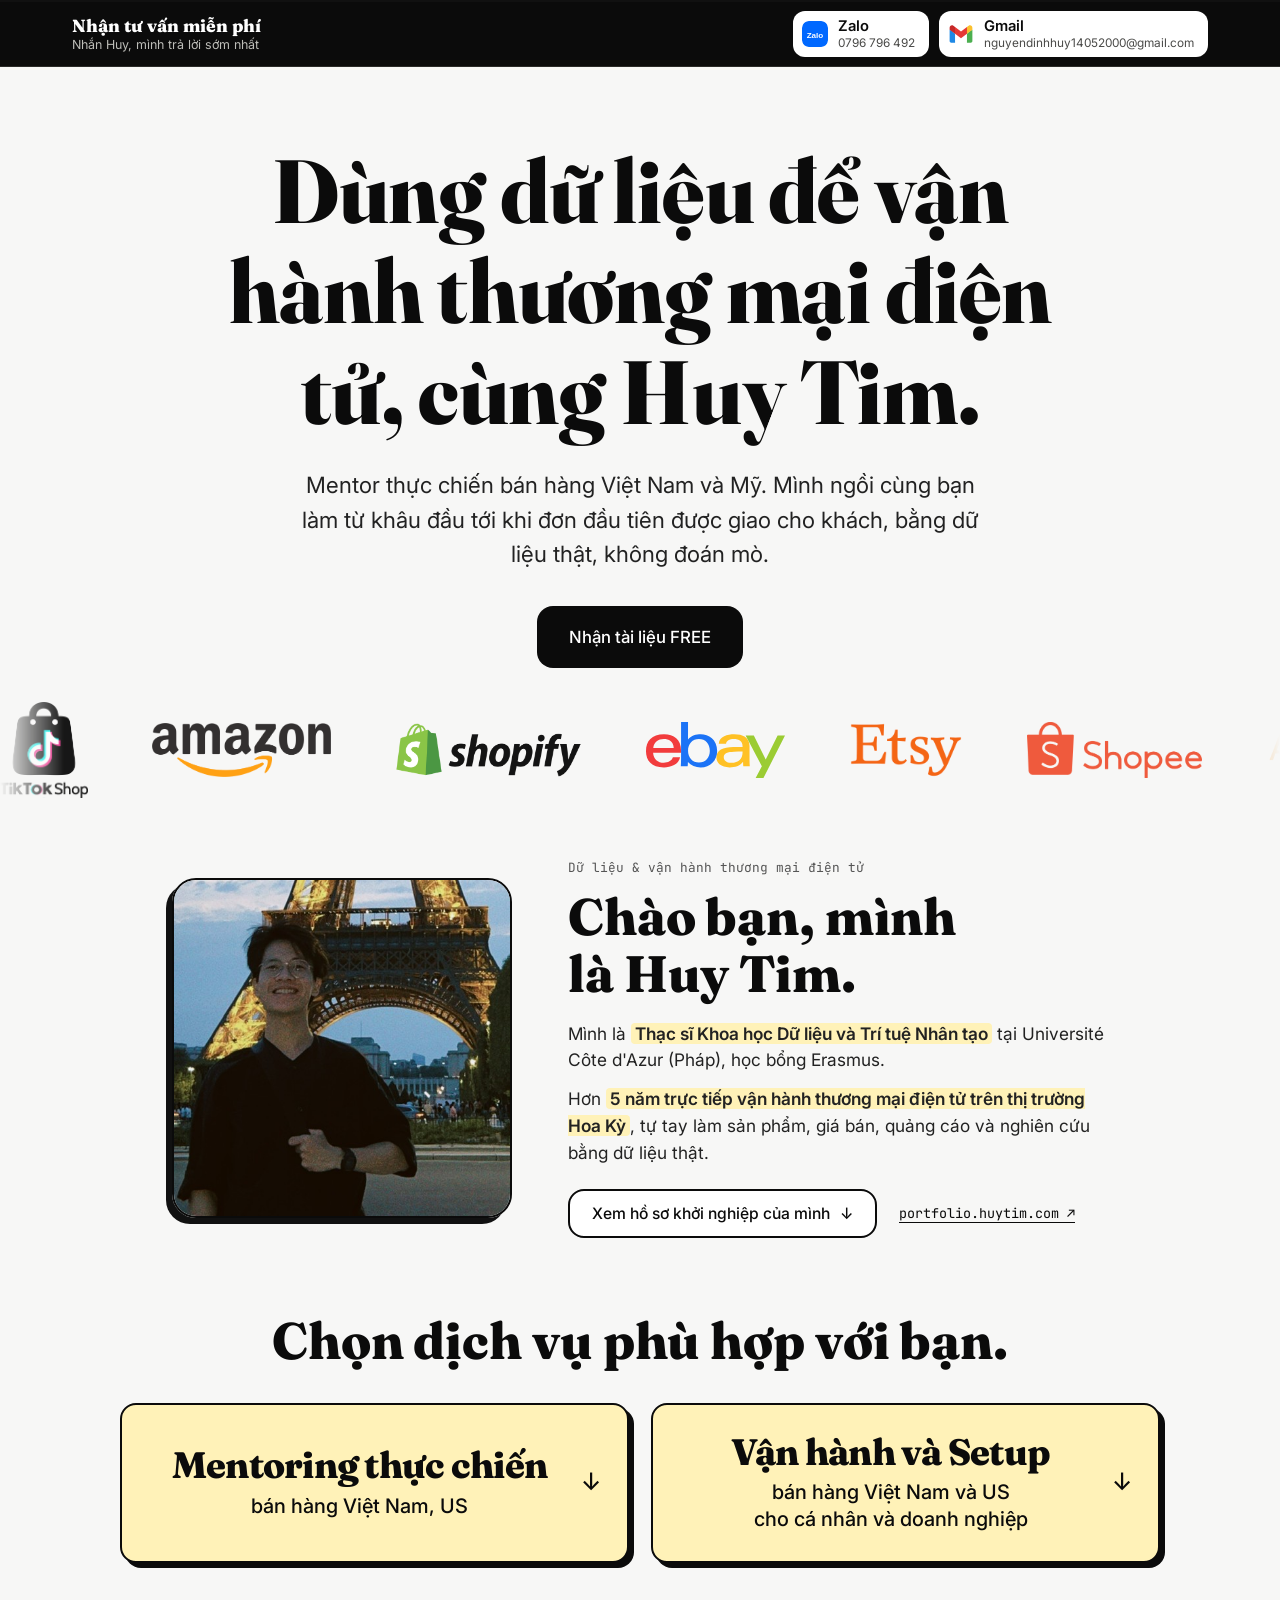
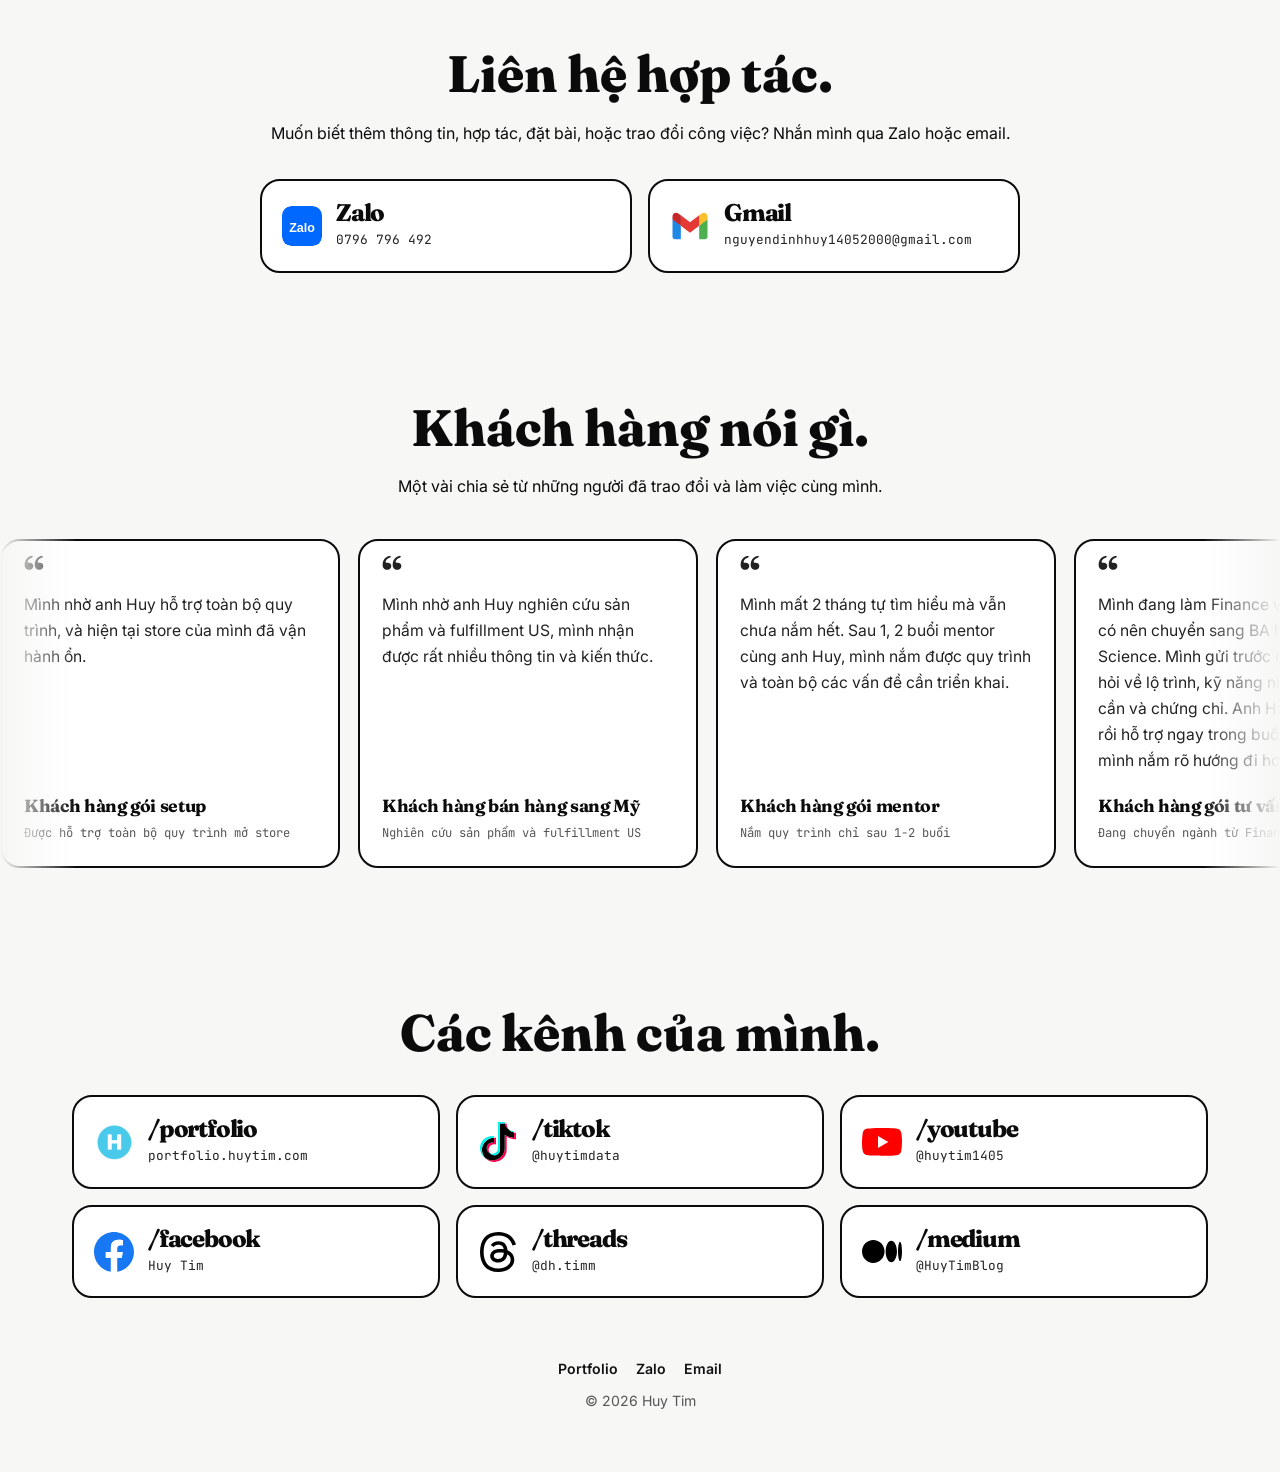
==== index.html @ acbaec65 "Thêm 2 video giới thiệu khoá mentor (có giọng Huy) vào thẻ mentor trang chính Co-Authored-By: Claude" ====
<!DOCTYPE html>
<html lang="vi">
<head>
<meta charset="utf-8">
<meta name="viewport" content="width=device-width, initial-scale=1">
<title>Huy Tim · Dữ liệu &amp; vận hành thương mại điện tử</title>
<meta name="description" content="Mentor thực chiến bán hàng Việt Nam và Mỹ cùng Huy Tim: theo sát toàn bộ quy trình, bài tập thực chiến, meeting 1 kèm 1 hàng tuần. Tư vấn chọn gói miễn phí.">
<meta property="og:title" content="Huy Tim · Dữ liệu &amp; vận hành thương mại điện tử">
<meta property="og:description" content="Mentor thực chiến bán hàng Việt Nam và Mỹ, meeting 1 kèm 1 hàng tuần. Nhắn Huy để được tư vấn miễn phí.">
<link rel="preconnect" href="https://fonts.googleapis.com">
<link rel="preconnect" href="https://fonts.gstatic.com" crossorigin>
<link href="https://fonts.googleapis.com/css2?family=Fraunces:opsz,wght@9..144,700;9..144,800&family=Inter:wght@400;500;600&family=JetBrains+Mono:wght@400;500&display=swap" rel="stylesheet">
<style>
  :root{--bg:#f7f7f6;--ink:#0b0b0b;--muted:#4a4a48;--line:#0b0b0b;--soft:#ececea}
  *{box-sizing:border-box;margin:0;padding:0}
  html{scroll-behavior:smooth}
  body{font-family:Inter,-apple-system,"Segoe UI",Roboto,sans-serif;background:var(--bg);color:var(--ink);
       line-height:1.55;-webkit-font-smoothing:antialiased;overflow-x:hidden;border-top:2px solid #111}
  a{color:inherit;text-decoration:none}
  .serif{text-wrap:balance;font-family:Fraunces,Georgia,serif;font-weight:800;letter-spacing:-.002em;line-height:1.12}
  .mono{font-family:"JetBrains Mono",ui-monospace,Menlo,monospace}
  .wrap{max-width:1180px;margin:0 auto;padding:0 22px}

  /* Nav pill */
  .nav{position:relative;z-index:5;display:flex;justify-content:center;padding-top:30px}
  .pill{display:flex;align-items:center;gap:6px;background:#fff;border-radius:16px;padding:8px 10px;
        box-shadow:0 1px 2px rgba(0,0,0,.06),0 6px 22px rgba(0,0,0,.06)}
  .pill .dot{width:34px;height:34px;display:grid;place-items:center;font-size:20px}
  .pill a{font-size:.95rem;font-weight:500;color:#333;padding:8px 10px;border-radius:10px}
  .pill a:hover{background:var(--soft)}

  /* Hero */
  .hero{position:relative;text-align:center;padding:74px 0 20px}
  .hero h1{font-size:clamp(2.6rem,8.2vw,5.6rem);max-width:900px;margin:0 auto 26px}
  .hero p.sub{font-size:clamp(1.05rem,2.3vw,1.4rem);color:#222;max-width:680px;margin:0 auto 34px;line-height:1.55}
  .btn{display:inline-block;background:var(--ink);color:#fff;font-weight:500;font-size:1.05rem;
       padding:18px 32px;border-radius:16px;transition:.18s}
  .btn:hover{transform:translateY(-2px);box-shadow:0 10px 24px rgba(0,0,0,.25)}
  .btn.light{background:#fff;color:var(--ink);border:2px solid var(--ink)}
  .px{position:absolute;color:#0b0b0b;pointer-events:none}
  .px svg{display:block;width:100%;height:auto;shape-rendering:crispEdges}
  @media(max-width:1000px){.px{display:none}}

  /* Browser mock */
  .stage{position:relative;max-width:1150px;margin:0 auto;padding:0 22px}
  .browser{background:linear-gradient(#f0f0ee,#e6e6e3);border:1px solid #dcdcd8;border-radius:16px 16px 0 0;
           height:190px;position:relative;overflow:hidden}
  .bar{display:flex;align-items:center;gap:6px;padding:10px 14px;overflow:hidden}
  .lights{display:flex;gap:6px;margin-right:8px}
  .lights i{width:10px;height:10px;border-radius:50%;background:#d7d7d3}
  .tab{display:inline-flex;align-items:center;gap:6px;font-size:.68rem;white-space:nowrap;padding:7px 12px;border-radius:9px;color:#444;background:transparent}
  .tab.on{background:#fff;box-shadow:0 1px 3px rgba(0,0,0,.08)}
  .tab .mp-ic{width:16px;height:16px;border-radius:4px;background:#fff;display:grid;place-items:center;flex:none;overflow:hidden;box-shadow:0 0 0 1px rgba(0,0,0,.06)}
  .tab .mp-ic img{width:100%;height:100%;object-fit:contain}
  @media(max-width:700px){.browser{display:none}}

  /* Cards */
  .cards.two{max-width:820px;margin-top:36px}
  .cards.two .card{min-height:0}
  @media(min-width:900px){.cards.two{align-items:stretch}}
  @media(min-width:900px){.cards.two{margin-top:36px}.cards.two>*:nth-child(n){margin-top:0}}
  @media(min-width:900px){.cards.two{grid-template-columns:repeat(2,1fr)}}
  .cards{display:grid;gap:18px;margin-top:-70px;position:relative;padding-bottom:20px;max-width:1150px;margin-left:auto;margin-right:auto}
  @media(min-width:900px){.cards{grid-template-columns:repeat(3,1fr);align-items:start;margin-top:-100px}
    .cards>*:nth-child(1){margin-top:40px}.cards>*:nth-child(2){margin-top:0}.cards>*:nth-child(3){margin-top:64px}}
  @media(min-width:600px) and (max-width:899px){.cards{grid-template-columns:1fr 1fr;margin-top:30px}
    .cards>*:nth-child(1){grid-column:1/-1}}
  @media(max-width:599px){.cards{margin-top:10px}}
  .card{display:flex;flex-direction:column;background:#fff;border:2.5px solid var(--line);border-radius:20px;
        padding:20px 20px 22px;transition:.2s;min-height:300px}
  .card:hover{transform:translateY(-6px)}
  .card .tags{display:grid;gap:8px;margin-bottom:auto;padding-bottom:22px}
  .tag{display:inline-flex;align-items:center;gap:9px;background:#f1f1ef;border-radius:10px;padding:8px 12px;
       font-size:.86rem;width:fit-content;max-width:100%}
  .card h3{font-family:Fraunces,serif;font-weight:800;letter-spacing:-.05em;font-size:2rem;margin:12px 0 10px;line-height:1}
  .card p{font-family:"JetBrains Mono",monospace;font-size:.82rem;line-height:1.7;color:#222}
  .card .go{margin-top:16px;font-family:"JetBrains Mono",monospace;font-size:.8rem;font-weight:500;text-decoration:underline;text-underline-offset:4px}
  .card.grad{border-color:#111;box-shadow:-6px 6px 0 #111;
             background:linear-gradient(180deg,#ff2d6f 0%,#ff8a1e 45%,#f7b733 55%,#3a7bff 85%,#1e46ff 100%);color:#fff}
  .card.grad .tag{background:rgba(0,0,0,.28);color:#fff}
  .card.grad p,.card.grad .go{color:#fff}
  .price{font-family:Fraunces,serif;font-weight:800;font-size:clamp(1.9rem,4.5vw,2.5rem);letter-spacing:-.03em;display:block;margin-bottom:6px}

  /* About */
  section.block{padding:96px 0 30px}
  section#ve-minh{padding-top:40px}
  .card{position:relative}
  .rec{display:inline-flex;align-items:center;background:#fff2b8;border:1.5px solid #111;border-radius:999px;padding:3px 10px;font-size:.72rem;font-weight:600;font-family:"JetBrains Mono",monospace;margin-right:2px}
  .pick.help{text-decoration:none;background:#111;color:#fff}.pick.help span{color:#ddd}.pick.help:hover{background:#222}
  .seg{display:inline-flex;gap:6px;background:#efefec;padding:5px;border-radius:999px;margin:6px 0 4px}
  .seg button{font-family:Inter,sans-serif;font-weight:600;font-size:.95rem;border:0;background:transparent;border-radius:999px;padding:9px 22px;cursor:pointer;color:#555}
  .seg button.on{background:#111;color:#fff}
  .mk[hidden]{display:none}
  .modal{position:fixed;inset:0;z-index:100;background:rgba(0,0,0,.55);display:flex;align-items:flex-start;justify-content:center;padding:4vh 14px;overflow:auto}
  .modal[hidden]{display:none}
  .mbox{position:relative;background:#f8f8f5;border:2px solid #111;border-radius:22px;width:100%;max-width:640px;padding:30px 24px 24px;margin:auto 0;outline:none}
  .mbox h2{font-size:clamp(1.7rem,5vw,2.2rem);margin:0 0 16px;text-align:left}
  .mclose{position:absolute;top:10px;right:12px;width:38px;height:38px;border-radius:50%;border:2px solid #111;background:#fff;font-size:1.4rem;line-height:1;cursor:pointer}
  .mentor-cta{background:#fff2b8;border:2px solid #111;border-radius:16px;padding:16px 18px;margin-bottom:18px}
  .mentor-cta b{font-family:Fraunces,serif;font-size:1.2rem}.mentor-cta p{margin:6px 0 12px;font-size:.95rem}
  .mgo{font:600 .95rem Inter,sans-serif;background:#111;color:#fff;border:0;border-radius:12px;padding:11px 18px;cursor:pointer}
  .mlead{margin:0 0 12px;font-size:.92rem;color:#444}.mnote{margin:16px 0 0;font:.8rem "JetBrains Mono",monospace;color:#555}
  .mbox .docs{margin:0;max-width:none}
  .nudge{margin:12px 0 0;font-size:.88rem}.nudge a{font-weight:600;color:#111}
  body.mopen{overflow:hidden}
  .docs{display:grid;gap:14px;max-width:760px;margin:26px auto 0;text-align:left}
  .doc{background:#fff;border:2px solid #111;border-radius:18px;padding:18px 20px}
  .doc>button.dh{all:unset;cursor:pointer;display:flex;justify-content:space-between;align-items:center;gap:12px;width:100%}
  .doc h3{font-family:Fraunces,serif;font-size:1.25rem;margin:0}.doc p.d{margin:4px 0 0;font-size:.88rem;color:#555}
  .doc .ar{font-size:1.1rem;transition:transform .2s}.doc.open .ar{transform:rotate(180deg)}
  a.doc.dl{display:flex;justify-content:space-between;align-items:center;gap:12px;text-decoration:none;color:#111;transition:.15s}
  a.doc.dl:hover{background:#fff2b8}a.doc.dl .ar{font-size:1.3rem}
  .doc .pan{display:none;margin-top:14px}.doc.open .pan{display:block}
  .doc form{display:flex;gap:8px;flex-wrap:wrap}
  .doc input{flex:1;min-width:150px;font:500 1rem "JetBrains Mono",monospace;border:2px solid #111;border-radius:12px;padding:11px 14px;text-transform:uppercase;background:#fafaf7}
  .doc .go2{font:600 .95rem Inter,sans-serif;background:#111;color:#fff;border:0;border-radius:12px;padding:11px 20px;cursor:pointer}
  .doc .msg{margin-top:8px;font-size:.85rem;color:#b3261e;min-height:1.2em}
  .doc .ok{display:inline-block;margin-top:2px;background:#fff2b8;border:2px solid #111;border-radius:12px;padding:11px 20px;font-weight:600;color:#111;text-decoration:none}
  html{scroll-padding-top:76px}
  .contactbar{position:sticky;top:0;z-index:40;background:#0b0b0b;color:#fff;border-bottom:1px solid #2a2a28}
  .cb-in{max-width:1180px;margin:0 auto;padding:9px 22px;display:flex;align-items:center;justify-content:space-between;gap:16px}
  .cb-text{display:flex;flex-direction:column;line-height:1.25;min-width:0}
  .cb-text b{font-family:Fraunces,Georgia,serif;font-weight:800;font-size:1.1rem}
  .cb-text span{font-size:.78rem;color:#bdbdb8}
  .cb-btns{display:flex;gap:10px}
  .cb-btn{display:flex;align-items:center;gap:10px;background:#fff;color:#0b0b0b;border-radius:12px;padding:7px 14px 7px 9px;transition:transform .15s,box-shadow .15s;min-width:0}
  .cb-btn:hover{transform:translateY(-1px);box-shadow:0 6px 18px rgba(255,255,255,.18)}
  .cb-btn img{flex:none;border-radius:7px}
  .cb-btn span{display:flex;flex-direction:column;line-height:1.2;min-width:0}
  .cb-btn b{font-size:.92rem;font-weight:600}
  .cb-btn i{font-style:normal;font-size:.74rem;color:#4a4a48;white-space:nowrap}
  @media(max-width:760px){.cb-text{display:none}.cb-in{padding:8px 12px}.cb-btns{width:100%}.cb-btn{flex:1;justify-content:center;padding:8px 10px}.cb-btn i{display:none}.cb-btn b{font-size:.95rem}}
  .chan.two .card.mini .cl{display:flex;align-items:center;gap:14px}.chan.two .card.mini .cl img{border-radius:9px;flex:none}
  .card .scope{margin-top:10px;padding-top:10px;border-top:1px dashed #cfcdc6;font-size:.78rem;line-height:1.5;color:#4a4a48}
  .card .scope b{color:#0b0b0b;font-weight:600}
  .card.grad .scope{color:#fff;border-top-color:rgba(255,255,255,.4)}
  #chon-nhom .card .tags{margin-bottom:0}
  #chon-nhom .card .go{margin-top:auto;padding-top:18px}
  #van-hanh .card.vh{max-width:1100px;margin:30px auto 0;text-align:left;padding:30px 30px 26px;min-height:0}
  .vh .tags{display:flex;margin:0 0 12px;padding:0}
  .vh h3{font-family:Fraunces,serif;font-weight:800;font-size:clamp(1.5rem,3.2vw,2rem);letter-spacing:-.02em;margin:0 0 6px}
  .vh-top{display:grid;gap:18px;grid-template-columns:1fr;align-items:start}
  @media(min-width:900px){.vh-top{grid-template-columns:minmax(0,1fr) minmax(0,1.05fr)}}
  .vh-logos{display:flex;flex-wrap:wrap;align-items:center;gap:14px 24px;padding:14px 16px;background:#f7f7f6;border-radius:14px;border:1px solid #e4e2dc}
  .vh-logos img{height:30px;width:auto;max-width:118px;object-fit:contain}
  .vh-logos img[alt="TikTok Shop"]{height:46px;margin:-6px 0}
  .vh-intro{margin:14px 0 0;font-size:.95rem;line-height:1.6;color:#26241f}
  .vh-price{display:flex;flex-wrap:wrap;gap:14px 24px;align-items:center;justify-content:space-between;margin:20px 0 4px;padding:18px 20px;border:2px solid #0b0b0b;border-radius:16px;background:#fff2b8}
  .vh-price .price{font-size:clamp(1.6rem,3.6vw,2.2rem);margin:0}
  .vh-per{margin:2px 0 0;font-size:.85rem;color:#4a4a48}
  .vh-price .btn{margin:0}
  .vh .scope{margin-top:14px}
  .vh-cols{display:grid;gap:22px;grid-template-columns:1fr;margin-top:6px}
  @media(min-width:900px){.vh-cols{grid-template-columns:repeat(3,minmax(0,1fr))}}
  .vh-cols .stl{margin-top:16px}
  .vh-steps{margin-bottom:0}
  #van-hanh .vhp[hidden]{display:none}
  .alert{max-width:1180px;margin:26px auto 0;background:#fff;border:1px solid #d9d7d0;border-left:5px solid #b3261e;border-radius:6px;padding:16px 22px 17px;text-align:left}
  .alert b{display:block;font-family:Fraunces,Georgia,serif;font-weight:800;font-size:1.35rem;line-height:1.2;color:#b3261e;letter-spacing:-.005em}
  .alert span{display:block;margin-top:6px;font-size:1rem;line-height:1.55;color:#141413}
  .inc{list-style:none;margin-top:12px;display:grid;gap:5px}
  .inc li{font-size:.84rem;padding-left:10px;border-left:2px solid #cfcdc6;color:#0b0b0b}
  .stl{margin-top:14px;font-size:.8rem;font-weight:600;color:#0b0b0b}
  .stp{list-style:none;counter-reset:st;margin-top:8px;display:grid;gap:5px}
  .stp li{counter-increment:st;display:flex;gap:10px;font-size:.84rem;line-height:1.4;color:#0b0b0b}
  .stp li::before{content:counter(st);flex:0 0 auto;width:20px;font-family:"JetBrains Mono",monospace;font-size:.78rem;color:#4a4a48}
  .hs-toggle{margin-top:22px;cursor:pointer;font-family:inherit;font-size:1rem;padding:14px 26px}
  .hs-toggle .cv{display:inline-block;margin-left:10px;transition:transform .2s}
  .hs-toggle[aria-expanded="true"] .cv{transform:rotate(180deg)}
  .hs-toggle:focus-visible{outline:3px solid var(--ink);outline-offset:3px}
  .hs-panel{margin:26px auto 0;max-width:760px;text-align:left}
  .hs-panel[hidden]{display:none}
  .hs-h{font-family:Fraunces,serif;font-size:1.25rem;font-weight:800;margin:30px 0 4px;padding-bottom:8px;border-bottom:1px solid #d9d7d0}
  .hs-list{list-style:none;display:grid}
  .hs-row{display:grid;grid-template-columns:132px 1fr;gap:16px;align-items:center;padding:14px 0;border-bottom:1px solid #e6e4de}
  .hs-row.nophoto{grid-template-columns:1fr}
  .hs-ph{display:block;border-radius:8px;overflow:hidden;border:1px solid #d9d7d0;aspect-ratio:4/3;background:#ececea}
  .hs-ph img{width:100%;height:100%;object-fit:cover;display:block}
  .hs-tx b{display:block;font-weight:600;font-size:1rem;line-height:1.4;color:#0b0b0b}
  .hs-tx span{display:block;margin-top:4px;font-size:.88rem;color:#4a4a48}
  @media(max-width:520px){.hs-row{grid-template-columns:96px 1fr;gap:12px}.hs-tx b{font-size:.95rem}}
  .goi-toggle{margin-top:30px;cursor:pointer;font-family:inherit;background:#fff2b8;color:var(--ink);border:2px solid var(--ink);
       font-size:1.2rem;font-weight:600;padding:20px 44px;min-width:min(100%,360px);box-shadow:5px 5px 0 var(--ink)}
  .goi-toggle:hover{background:#ffe978;transform:translate(-2px,-2px);box-shadow:7px 7px 0 var(--ink)}
  .goi-toggle:active{transform:translate(3px,3px);box-shadow:2px 2px 0 var(--ink)}
  .goi-toggle:focus-visible{outline:3px solid var(--ink);outline-offset:4px}
  .goi-toggle .cv{display:inline-block;margin-left:10px;transition:transform .2s}
  .goi-toggle[aria-expanded="true"] .cv{transform:rotate(180deg)}
  .goi-hint{margin-top:14px;font-size:.92rem;color:var(--muted)}
  .goi-hint[hidden]{display:none}
  #goiPanel{margin-top:6px}
  #goiPanel[hidden]{display:none}
  .picks{display:grid;grid-template-columns:repeat(2,minmax(0,1fr));gap:12px;max-width:820px;margin:24px auto 0}
  @media(max-width:600px){.picks{grid-template-columns:1fr}}
  .picks .pick{min-width:0;justify-content:center;min-height:78px}
  .pick.help{grid-column:1/-1;align-items:center;text-align:center}
  #chon-nhom .lead{margin-bottom:0}
  .pick{font-family:Inter,sans-serif;text-align:left;background:#fff;border:2px solid #111;border-radius:16px;padding:14px 18px;cursor:pointer;display:flex;flex-direction:column;gap:3px;min-width:220px;color:#111}
  .pick b{font-weight:600;font-size:1rem}.pick span{font-size:.8rem;color:#555}
  .pick{position:relative;padding-right:40px}.pick .arr{position:absolute;right:16px;top:50%;margin-top:-10px;font-style:normal;font-size:1.1rem;transition:transform .2s}.pick.on .arr{transform:rotate(180deg)}
  section#chon-nhom{padding-top:44px}
  .pick:hover{background:#fafaf7}.pick.on{background:#fff2b8}
  section.grp{display:none;padding-top:34px}section.grp.open{display:block}
  .about{display:block;max-width:760px;margin:0 auto;text-align:center}
  .who{display:flex;align-items:center;justify-content:center;gap:14px;margin-bottom:22px;text-align:left}
  .who .avatar{width:64px;height:64px;border-radius:50%;object-fit:cover;border:2.5px solid var(--ink);flex:none}
  .who b{font-family:Fraunces,serif;font-weight:800;font-size:1.15rem;letter-spacing:-.02em;display:block}
  .who span{font-family:"JetBrains Mono",monospace;font-size:.78rem;color:#555}
  .about h2{font-size:clamp(2.1rem,5vw,3.4rem);margin-bottom:20px}
  .about p{font-size:1.1rem;color:#222;margin:0 auto 16px;max-width:640px}
  .about p b{font-weight:600;background:#fff2b8;padding:0 4px;border-radius:4px}
  .card p b,.card .vibe b{font-weight:600;background:#fff2b8;padding:0 3px;border-radius:4px}
  .chips{display:flex;flex-wrap:wrap;gap:10px;margin-top:22px;justify-content:center}
  .chip{font-family:"JetBrains Mono",monospace;font-size:.82rem;border:2px solid var(--ink);border-radius:12px;padding:10px 14px;background:#fff}
  .chip:hover{background:var(--ink);color:#fff}
  span.chip:hover{background:#fff;color:inherit}
  .facts{display:grid;gap:14px}
  .fact{border:2.5px solid var(--ink);border-radius:18px;background:#fff;padding:18px 20px}
  .fact b{font-family:Fraunces,serif;font-size:1.6rem;letter-spacing:-.015em;display:block;line-height:1.15;margin-bottom:6px}
  .fact span{font-family:"JetBrains Mono",monospace;font-size:.8rem;color:#333}

  /* Steps */
  .steps{display:grid;gap:16px;margin-top:34px}
  @media(min-width:800px){.steps{grid-template-columns:repeat(3,1fr)}}
  .step{border:2.5px solid var(--ink);border-radius:18px;background:#fff;padding:22px}
  .step .n{font-family:Fraunces,serif;font-weight:800;font-size:2.4rem;letter-spacing:-.05em}
  .step p{font-family:"JetBrains Mono",monospace;font-size:.82rem;margin-top:6px;color:#222}
  .center{text-align:center}
  .center h2{font-size:clamp(2rem,5vw,3.2rem);margin-bottom:18px}

  /* Final */
  .final{text-align:center;padding:100px 0 60px}
  .final h2{font-size:clamp(2.4rem,7vw,4.6rem);margin-bottom:26px}
  .final .row{display:flex;gap:12px;justify-content:center;flex-wrap:wrap}
  footer{text-align:center;color:#555;font-size:.88rem;padding:30px 0 60px}
  footer .l{display:flex;gap:18px;justify-content:center;flex-wrap:wrap;margin-bottom:10px}
  footer a{font-weight:600;color:#111}

  .ic{display:inline-block;width:1.2em;height:1.2em;vertical-align:-.22em;flex:none}
  .ic svg{display:block;width:100%;height:100%;shape-rendering:crispEdges}
  .chip{display:inline-flex;align-items:center;gap:8px}
  .tag .ic{width:1.1em;height:1.1em}
  .pill .dot .ic{width:24px;height:24px}
  .promo{display:grid;gap:36px;align-items:center}
  @media(min-width:900px){.promo{grid-template-columns:1.1fr .9fr}}
  .promo h2{font-size:clamp(2.1rem,5vw,3.4rem);margin-bottom:18px}
  .promo p{font-size:1.1rem;color:#222;max-width:600px}
  .promo p b{font-weight:600;background:#fff2b8;padding:0 4px;border-radius:4px}
  .code-card{border:2.5px solid var(--ink);border-radius:22px;background:#fff;padding:26px;box-shadow:-6px 6px 0 #111;text-align:center}
  .tag.brand{display:inline-flex;align-items:center;gap:8px}
  .brand-ic{width:22px;height:22px;object-fit:contain;border-radius:5px;flex:none}
  .code-card .tag{margin:0 auto 14px}
  .code-card .code{font-size:clamp(2.2rem,6vw,3.2rem);margin-bottom:12px}
  .code-card p{font-family:"JetBrains Mono",monospace;font-size:.82rem;margin:0 auto 18px}
  .code-card .btn{border:0;cursor:pointer;font-family:inherit}
  .chan.two{max-width:760px;margin-left:auto;margin-right:auto;grid-template-columns:repeat(2,minmax(0,1fr))}
  @media(max-width:600px){.chan.two{grid-template-columns:1fr}}
  .chan.two .card.mini p{word-break:break-all}
  .chan{display:grid;gap:16px;margin-top:34px;grid-template-columns:1fr 1fr;text-align:left}
  @media(min-width:900px){.chan{grid-template-columns:repeat(3,minmax(0,1fr))}}
  .card.mini{min-height:0;padding:20px;gap:2px}
  .card.mini .ic{width:38px;height:38px;margin-bottom:10px}
  .card.mini h3{font-size:1.5rem;margin:0 0 6px}
  .card.mini p{font-size:.8rem}
  @media(max-width:520px){.pill a{font-size:.82rem;padding:8px 6px}}
  .codes{display:grid;gap:18px;margin-top:34px;align-items:stretch}
  @media(min-width:900px){.codes{grid-template-columns:repeat(3,1fr)}}
  .codes .code-card{display:flex;flex-direction:column;padding:24px 22px;text-align:left}
  .codes .code-card .tag{margin:0 0 16px}
  .codes .code{font-size:clamp(1.9rem,4.2vw,2.5rem);margin-bottom:12px;word-break:break-all}
  .codes .code.soon{font-size:1.6rem;color:#8a8a86}
  .codes .code-card p{margin:0 0 18px;flex:1}
  .codes .btn{width:100%;padding:15px 20px}
  .codes .btn:disabled{background:#d9d9d6;color:#777;cursor:not-allowed;transform:none;box-shadow:none}
  .codes .links{display:flex;flex-wrap:wrap;gap:8px 16px;margin-top:14px;font-family:"JetBrains Mono",monospace;font-size:.78rem}
  .codes .links a{text-decoration:underline;text-underline-offset:4px}
  .codes .links:empty{display:none}
  .chan{grid-template-columns:repeat(2,minmax(0,1fr))}
  @media(min-width:900px){.chan{grid-template-columns:repeat(3,minmax(0,1fr))}}
  @media(max-width:400px){.pill{gap:0;padding:6px 8px}.pill .dot{display:none}.pill a{font-size:.8rem;padding:8px 6px;white-space:nowrap}}
  @media(min-width:900px){.codes .code{font-size:clamp(1.5rem,2.7vw,2.4rem);white-space:nowrap}}
  .consult{display:grid;gap:18px;margin:34px auto 0;max-width:860px}
  @media(min-width:640px){.consult{grid-template-columns:1fr 1fr}}
  .consult.three{max-width:1180px}
  @media(min-width:900px){.consult.three{grid-template-columns:repeat(3,1fr)}}
  .consult .card{min-height:0}
  .chan .card.mini{flex-direction:row;align-items:center;gap:14px}
  .chan .card.mini h3{margin:0 0 4px}
  .chan .card.mini>div{min-width:0}
  .chan .card.mini p{overflow-wrap:anywhere}
  @media(max-width:520px){.chan{grid-template-columns:1fr}.chan .card.mini{padding:16px;gap:14px}}
  .chan .lg{width:40px;height:40px;object-fit:contain;flex:none;border-radius:8px}
  .marquee{overflow:hidden;margin-top:34px;padding:6px 0 10px;-webkit-mask-image:linear-gradient(90deg,transparent,#000 6%,#000 94%,transparent);mask-image:linear-gradient(90deg,transparent,#000 6%,#000 94%,transparent)}
  .track{display:flex;width:max-content;animation:ltr 55s linear infinite}
  .marquee:hover .track{animation-play-state:paused}
  .grp{display:flex;gap:18px;padding-right:18px}
  .fb{width:min(340px,82vw);flex:none;background:#fff;border:2.5px solid var(--ink);border-radius:20px;padding:22px;display:flex;flex-direction:column;justify-content:space-between;gap:18px}
  .fb blockquote{font-size:.98rem;line-height:1.65;color:#222}
  .fb blockquote::before{content:"\201C";font-family:Fraunces,serif;font-weight:800;font-size:2.4rem;line-height:.5;display:block;margin-bottom:10px}
  .fb figcaption b{display:block;font-family:Fraunces,serif;font-size:1.1rem;letter-spacing:-.02em}
  .fb figcaption span{font-family:"JetBrains Mono",monospace;font-size:.76rem;color:#555}
  /* Drink photos: package = a cup of coffee */
  .cup{background:#f0eada;border-radius:14px;height:176px;display:flex;justify-content:center;align-items:flex-end;gap:2px;overflow:hidden;margin-bottom:12px}
  .cup img{height:100%;width:auto;max-width:50%;object-fit:contain;display:block}
  .cup.one img{max-width:100%}
  .cupname{font-family:"JetBrains Mono",monospace;font-size:.76rem;color:#555;margin-bottom:12px}
  .cupname b{color:var(--ink);font-weight:500}
  .vibe{font-family:Fraunces,serif;font-style:italic;font-size:1.02rem;letter-spacing:-.01em;margin:0 0 4px}

  /* Example report */
  .ex-stats{display:grid;grid-template-columns:1fr 1fr;gap:14px;margin-top:34px;text-align:left}
  @media(min-width:800px){.ex-stats{grid-template-columns:repeat(4,1fr)}}
  .ex-stat{background:#fff;border:2.5px solid var(--ink);border-radius:18px;padding:16px 18px}
  .ex-stat b{font-family:Fraunces,serif;font-weight:800;font-size:clamp(1.8rem,5vw,2.6rem);letter-spacing:-.05em;line-height:1;display:block}
  .ex-stat span{font-family:"JetBrains Mono",monospace;font-size:.76rem;color:#333;display:block;margin-top:8px;line-height:1.5}
  .ex-more{overflow:hidden}
  .ex-more[hidden]{display:none}
  .ex-grid{display:grid;gap:18px;margin-top:18px;text-align:left}
  @media(min-width:800px){.ex-grid{grid-template-columns:1fr 1fr}.ex-grid .wide{grid-column:1/-1}}
  .ex-card{background:#fff;border:2.5px solid var(--ink);border-radius:20px;padding:18px;display:flex;flex-direction:column;gap:12px;min-width:0}
  .ex-card h3{font-family:Fraunces,serif;font-weight:800;font-size:1.35rem;letter-spacing:-.04em;line-height:1.1}
  .ex-card p{font-family:"JetBrains Mono",monospace;font-size:.78rem;line-height:1.6;color:#333}
  .ex-card a.zoom{display:block;border-radius:12px;overflow:hidden;border:1.5px solid #dcdcd8;background:#fbfbf9}
  .ex-card a.zoom img{display:block;width:100%;height:auto}
  .ex-card .hint{font-family:"JetBrains Mono",monospace;font-size:.7rem;color:#777}
  .bars{display:grid;gap:9px}
  .bar-row{display:grid;grid-template-columns:minmax(0,1.05fr) minmax(0,1.6fr);gap:10px;align-items:center;font-size:.86rem}
  .bar-row .nm{line-height:1.25}
  .bar-row .tr{position:relative;height:22px;background:#f1f1ef;border-radius:7px}
  .bar-row .fill{position:absolute;inset:0 auto 0 0;border-radius:7px;background:#b9b9b4;display:flex;align-items:center;justify-content:flex-start;padding-left:9px;font-family:"JetBrains Mono",monospace;font-size:.74rem;font-weight:500;white-space:nowrap;overflow:visible;z-index:1}
  .bar-row.pick .fill{background:#7fd6a4}
  .bar-row .fill.c1{background:#a9c4ff}
  .bar-row .fill.c2{background:#f5b9b3}
  .bar-row .fill.c3{background:#a9e0c0}
  .chart-svg{width:100%;height:auto;display:block;background:#fbfbf9;border:1.5px solid #e6e6e2;border-radius:12px;padding:8px 0}
  .chart-legend{display:flex;flex-wrap:wrap;gap:12px 18px;font-family:"JetBrains Mono",monospace;font-size:.72rem;color:#444}
  .chart-legend span{display:inline-flex;align-items:center;gap:6px}
  .chart-legend i{width:10px;height:10px;border-radius:3px;display:inline-block}
  .bars.score .bar-row .tr{position:relative}
  .bars.score .bar-row .tr::after{content:"";position:absolute;left:65%;top:-3px;bottom:-3px;border-left:2px dashed #e0473b}
  .bars-lab{font-family:"JetBrains Mono",monospace;font-size:.68rem;color:#e0473b}
  .prod{display:flex;gap:14px;align-items:center;border-top:1.5px dashed #ccc;padding-top:12px}
  .prod img{width:84px;height:84px;object-fit:cover;border-radius:12px;flex:none;border:1.5px solid #dcdcd8}
  .prod div{min-width:0;font-size:.86rem;line-height:1.45}
  .prod b{font-weight:600}
  .logo-marquee{overflow:hidden;margin:34px 0 0;width:100vw;position:relative;left:50%;margin-left:-50vw;-webkit-mask-image:linear-gradient(90deg,transparent,#000 5%,#000 95%,transparent);mask-image:linear-gradient(90deg,transparent,#000 5%,#000 95%,transparent)}
  .logo-track{display:flex;width:max-content;animation:ltr 40s linear infinite;will-change:transform}
  .logo-grp{display:flex;align-items:center;gap:64px;padding-right:64px}
  .logo-grp img{height:56px;width:auto;object-fit:contain;opacity:.92}
  .logo-grp img[alt="TikTok Shop"]{height:96px}.logo-grp img[alt="Shopify"]{height:60px}.logo-grp img[alt="AliExpress"]{height:48px}.logo-grp img[alt="Amazon"]{height:54px}.logo-grp img[alt="Taobao"]{height:54px}
  @keyframes ltr{from{transform:translateX(-50%)}to{transform:translateX(0)}}
  @media(prefers-reduced-motion:reduce){.track{animation:none}.marquee{overflow-x:auto}}

  /* Giới thiệu: ảnh trái, chữ phải */
  .me-g{display:grid;grid-template-columns:minmax(0,340px) minmax(0,1fr);gap:56px;align-items:center;max-width:980px}
  .me-ph{width:100%;height:auto;aspect-ratio:1;object-fit:cover;object-position:42% 30%;border:2.5px solid var(--ink);border-radius:24px;box-shadow:-6px 6px 0 #111}
  .me-k{font-family:"JetBrains Mono",monospace;font-size:.8rem;color:#555;margin-bottom:10px}
  .me-tx h2{font-size:clamp(2.1rem,4.4vw,3.2rem);margin-bottom:18px}
  .me-tx>p:not(.me-k){font-size:1.08rem;color:#222;margin-bottom:12px}
  .me-tx p b{font-weight:600;background:#fff2b8;padding:0 4px;border-radius:4px}
  .me-act{display:flex;flex-wrap:wrap;align-items:center;gap:12px 22px;margin-top:22px}
  .me-act .hs-toggle{margin-top:0;font-size:.98rem;padding:13px 22px}
  .me-l{font-family:"JetBrains Mono",monospace;font-size:.84rem;text-decoration:underline;text-underline-offset:4px}
  @media(max-width:760px){.me-g{grid-template-columns:1fr;gap:26px}.me-ph{max-width:260px}}

  /* Hai nút chọn dịch vụ */
  .dv2{display:grid;grid-template-columns:repeat(2,minmax(0,1fr));gap:22px;max-width:1040px;margin:34px auto 0}
  @media(max-width:700px){.dv2{grid-template-columns:1fr}}
  .dv2 .goi-toggle{display:flex;align-items:center;justify-content:center;gap:10px;margin-top:0;min-width:0;width:100%;font-size:clamp(1.05rem,1.7vw,1.25rem);font-weight:500;line-height:1.35;padding:26px 26px 28px;min-height:150px}
  .dv2 .goi-toggle .cv{margin-left:0;flex:none}
  .dv2 .goi-toggle .lb{flex:1;text-wrap:balance}
  .dv2 .goi-toggle .lb b{display:block;font-family:Fraunces,serif;font-weight:800;font-size:clamp(1.7rem,3vw,2.3rem);letter-spacing:-.02em;line-height:1.15;margin-bottom:6px}
  .dv2 .goi-toggle .cv{font-size:1.5rem}
  .dv2 .goi-toggle[aria-expanded="true"]{background:#ffe978}
  section#hop-tac{padding-top:52px}
  #van-hanh[hidden]{display:none}
  #van-hanh{padding-top:44px}

  /* Thẻ khoá mentor: hai nút */
  .card.khc:hover{transform:none}
  .kh-acts{display:flex;flex-wrap:wrap;align-items:center;gap:10px 18px;margin-top:auto;padding-top:18px}
  .kh-acts .btn{font-size:.95rem;padding:12px 20px;border-radius:12px}
  .kh-acts .go{margin-top:0}
  .khv{margin:14px 0 4px}
  .khv video{display:block;width:100%;height:auto;aspect-ratio:16/9;background:#111;border:2.5px solid var(--ink);border-radius:14px;box-shadow:-4px 4px 0 #111}
  .khv figcaption{font-size:.82rem;opacity:.7;margin-top:8px}
</style>
</head>
<body>
<div class="contactbar" role="region" aria-label="Nhận tư vấn">
  <div class="cb-in">
    <p class="cb-text"><b>Nhận tư vấn miễn phí</b><span>Nhắn Huy, mình trả lời sớm nhất</span></p>
    <div class="cb-btns">
      <a class="cb-btn" href="https://zalo.me/0796796492" target="_blank" rel="noopener" aria-label="Nhắn Zalo 0796 796 492"><img src="img/zalo.svg" alt="" width="26" height="26"><span><b>Zalo</b><i>0796 796 492</i></span></a>
      <a class="cb-btn" href="mailto:nguyendinhhuy14052000@gmail.com" aria-label="Gửi Gmail cho Huy Tim"><img src="img/gmail.svg" alt="" width="26" height="26"><span><b>Gmail</b><i>nguyendinhhuy14052000@gmail.com</i></span></a>
    </div>
  </div>
</div>

<header class="hero wrap">
  <h1 class="serif">Dùng dữ liệu để vận hành thương mại điện tử, cùng Huy Tim.</h1>
  <p class="sub">Mentor thực chiến bán hàng Việt Nam và Mỹ. Mình ngồi cùng bạn làm từ khâu đầu tới khi đơn đầu tiên được giao cho khách, bằng dữ liệu thật, không đoán mò.</p>
  <a class="btn" href="#tai-lieu">Nhận tài liệu FREE</a>
  <div class="logo-marquee" aria-label="Các sàn thương mại điện tử">
    <div class="logo-track" id="logoTrack">
      <div class="logo-grp">
        <img src="img/marketplaces/tiktokshop.png" alt="TikTok Shop">
        <img src="img/marketplaces/amazon.webp" alt="Amazon">
        <img src="img/marketplaces/shopify-c.png" alt="Shopify">
        <img src="img/marketplaces/ebay.svg" alt="eBay">
        <img src="img/marketplaces/etsy-c.webp" alt="Etsy">
        <img src="img/marketplaces/shopee.webp" alt="Shopee">
        <img src="img/marketplaces/aliexpress-c.png" alt="AliExpress">
        <img src="img/marketplaces/taobao-c.webp" alt="Taobao">
      </div>
    </div>
  </div>
</header>

<section class="block" id="ve-minh">
  <div class="wrap me-g">
    <img class="me-ph" src="img/profile.jpg" alt="Huy Tim" width="512" height="512">
    <div class="me-tx">
      <p class="me-k">Dữ liệu &amp; vận hành thương mại điện tử</p>
      <h2 class="serif">Chào bạn, mình là Huy Tim.</h2>
      <p>Mình là <b>Thạc sĩ Khoa học Dữ liệu và Trí tuệ Nhân tạo</b> tại Université Côte d'Azur (Pháp), học bổng Erasmus.</p>
      <p>Hơn <b>5 năm trực tiếp vận hành thương mại điện tử trên thị trường Hoa Kỳ</b>, tự tay làm sản phẩm, giá bán, quảng cáo và nghiên cứu bằng dữ liệu thật.</p>
      <div class="me-act">
        <button type="button" class="btn light hs-toggle" id="hsToggle" aria-expanded="false" aria-controls="hsPanel"><span class="lb">Xem hồ sơ khởi nghiệp của mình</span><span class="cv" aria-hidden="true">&#8595;</span></button>
        <a class="me-l" href="https://portfolio.huytim.com" target="_blank" rel="noopener">portfolio.huytim.com ↗</a>
      </div>
    </div>
  </div>
  <div class="wrap"><div id="hsPanel" class="hs-panel" hidden>
      <h3 class="hs-h">Giải thưởng khởi nghiệp và công nghệ</h3><ul class="hs-list"><li class="hs-row"><a class="hs-ph" href="img/hoso/uavs.jpg" target="_blank" rel="noopener"><img src="img/hoso/uavs.jpg" alt="Giải nhất cuộc thi lập trình quốc tế và khởi nghiệp UAVS Hackatrix Australia" loading="lazy" style="object-position:50% 15%"></a><div class="hs-tx"><b>Giải nhất cuộc thi lập trình quốc tế và khởi nghiệp UAVS Hackatrix Australia</b><span>2021</span></div></li><li class="hs-row"><a class="hs-ph" href="img/hoso/inte.jpg" target="_blank" rel="noopener"><img src="img/hoso/inte.jpg" alt="Giải nhì cuộc thi Khởi nghiệp Công nghệ trong Sinh viên lần thứ nhất" loading="lazy" style="object-position:50% 70%"></a><div class="hs-tx"><b>Giải nhì cuộc thi Khởi nghiệp Công nghệ trong Sinh viên lần thứ nhất</b><span>2021, Đà Nẵng</span></div></li><li class="hs-row"><a class="hs-ph" href="img/hoso/hult.jpg" target="_blank" rel="noopener"><img src="img/hoso/hult.jpg" alt="Giải nhì cuộc thi khởi nghiệp Hult Prize" loading="lazy" style="object-position:50% 70%"></a><div class="hs-tx"><b>Giải nhì cuộc thi khởi nghiệp Hult Prize</b><span>Runner-up</span></div></li><li class="hs-row"><a class="hs-ph" href="img/hoso/runway.jpg" target="_blank" rel="noopener"><img src="img/hoso/runway.jpg" alt="Giải nhất cuộc thi khởi nghiệp Đà Nẵng Startup Runway" loading="lazy" style="object-position:50% 35%"></a><div class="hs-tx"><b>Giải nhất cuộc thi khởi nghiệp Đà Nẵng Startup Runway</b><span>2021, Đà Nẵng</span></div></li><li class="hs-row"><a class="hs-ph" href="img/hoso/bachkhoa.jpg" target="_blank" rel="noopener"><img src="img/hoso/bachkhoa.jpg" alt="Giải nhì Khoa học Công nghệ, Đại học Bách Khoa Đà Nẵng" loading="lazy" style="object-position:50% 30%"></a><div class="hs-tx"><b>Giải nhì Khoa học Công nghệ, Đại học Bách Khoa Đà Nẵng</b><span>Giải báo cáo và giải công nghệ, 2022</span></div></li></ul><h3 class="hs-h">Sản phẩm</h3><ul class="hs-list"><li class="hs-row"><a class="hs-ph" href="img/hoso/sanpham.jpg" target="_blank" rel="noopener"><img src="img/hoso/sanpham.jpg" alt="Các sản phẩm công nghệ thực tế khác" loading="lazy" style="object-position:50% 40%"></a><div class="hs-tx"><b>Các sản phẩm công nghệ thực tế khác</b></div></li></ul><h3 class="hs-h">Học vấn</h3><ul class="hs-list"><li class="hs-row"><a class="hs-ph" href="img/profile.jpg" target="_blank" rel="noopener"><img src="img/profile.jpg" alt="Huy Tim" loading="lazy" style="object-position:50% 25%"></a><div class="hs-tx"><b>Học bổng Erasmus, Khoa học Dữ liệu và Trí tuệ Nhân tạo tại Université Côte d'Azur, Pháp</b></div></li></ul><h3 class="hs-h">Thương mại điện tử</h3><ul class="hs-list"><li class="hs-row nophoto"><div class="hs-tx"><b>Từ 2021: bắt đầu bán hàng thương mại điện tử US đa nền tảng</b><span>Tái cấu trúc hệ thống, chi phí và vận hành</span></div></li><li class="hs-row nophoto"><div class="hs-tx"><b>Hơn 5 năm bán các loại hàng hóa đặc trưng Việt Nam tại US</b><span>Năm 2026: kinh doanh tại thị trường Việt Nam</span></div></li></ul>
    </div></div>
</section>


<section class="block" id="chon-nhom">
  <div class="wrap center">
    <h2 class="serif">Chọn dịch vụ phù hợp với bạn.</h2>
    <div class="dv2">
      <button type="button" class="btn goi-toggle" id="goiToggle" data-p="goiPanel" aria-expanded="false" aria-controls="goiPanel"><span class="lb"><b>Mentoring thực chiến</b> bán hàng Việt Nam, US</span><span class="cv" aria-hidden="true">&#8595;</span></button>
      <button type="button" class="btn goi-toggle" id="vhToggle" data-p="van-hanh" aria-expanded="false" aria-controls="van-hanh"><span class="lb"><b>Vận hành và Setup</b> bán hàng Việt Nam và US cho cá nhân và doanh nghiệp</span><span class="cv" aria-hidden="true">&#8595;</span></button>
    </div>
    <div id="goiPanel" hidden>
    <div class="alert" role="note"><b>Đây không phải khóa học.</b><span>Đây là mentor: theo sát toàn bộ quy trình, bài tập thực chiến, support, và meeting 1 kèm 1 hàng tuần.</span></div>
    <div class="consult three" style="text-align:left">
      <div class="card khc">
        <div class="tags"><span class="tag">Mentor thực chiến</span><span class="tag">1 kèm 1</span><span class="tag">Mỗi tuần 1 buổi</span></div>
        <h3>Mentor Thực Chiến Việt Nam</h3>
        <span class="price">Chỉ từ 2.000.000đ</span>
        <figure class="khv"><video src="video/gioi-thieu-mentor-vn.mp4" poster="video/gioi-thieu-mentor-vn.jpg" controls playsinline preload="none" width="1280" height="720" aria-label="Video Huy giới thiệu khoá mentor bán hàng tại Việt Nam"><track kind="subtitles" srclang="vi" label="Tiếng Việt" src="video/gioi-thieu-mentor-vn.vtt"></video><figcaption>Huy giới thiệu khoá, khoảng 2 phút 20 giây</figcaption></figure>
        <p class="vibe">Bán hàng tại Việt Nam: <b>từ chọn ngách đến đơn đầu tiên</b> trên TikTok Shop và Shopee.</p>
        <p>Hình thức: online, mỗi tuần 1 buổi họp 1 kèm 1, theo đầy đủ hệ thống chương trình bám đầu ra từng bước, để bạn tự vận hành và bán hàng.</p>
        <p class="stl">Lộ trình 6 bước</p><ol class="stp"><li>Chọn ngách và mở shop</li><li>Phân tích số liệu và tìm nguồn hàng</li><li>Chọn sản phẩm và đặt lô thử</li><li>Đăng bán (listing)</li><li>Nhận hàng, đóng gói, vận chuyển</li><li>Đơn đầu tiên và lãi thật</li></ol>
        <p class="stl">Mình hỗ trợ gì</p><ul class="inc"><li>Buổi họp 1 kèm 1 mỗi tuần qua Google Meet</li><li>Thư viện 21 video bài giảng quay trên công cụ thật</li><li>Hỏi bất cứ khi nào có câu hỏi, mentor sắp xếp trả lời</li><li>Có sẵn kho và hệ thống vận chuyển đơn, mentor hướng dẫn bạn dùng</li></ul>
        <p class="scope"><b>Giá cuối tùy phạm vi.</b> Mình báo giá trong 24 giờ.</p>
        <div class="kh-acts"><a class="btn" href="https://zalo.me/0796796492" target="_blank" rel="noopener">Đăng ký qua Zalo</a><a class="go" href="khoa-hoc/#viet-nam">Xem chi tiết khoá →</a></div>
      </div>
      <div class="card khc">
        <div class="tags"><span class="tag">Mentor thực chiến</span><span class="tag">1 kèm 1</span><span class="tag">Mỗi tuần 1 buổi</span></div>
        <h3>Mentor Thực Chiến US</h3>
        <span class="price">Chỉ từ 5.000.000đ</span>
        <figure class="khv"><video src="video/gioi-thieu-mentor-my.mp4" poster="video/gioi-thieu-mentor-my.jpg" controls playsinline preload="none" width="1280" height="720" aria-label="Video Huy giới thiệu khoá mentor bán hàng sang Mỹ"><track kind="subtitles" srclang="vi" label="Tiếng Việt" src="video/gioi-thieu-mentor-my.vtt"></video><figcaption>Huy giới thiệu khoá, khoảng 2 phút 20 giây</figcaption></figure>
        <p class="vibe">Bán hàng sang Mỹ: <b>từ xưởng Việt Nam đến đơn đầu tiên</b> trên các trang thương mại điện tử US.</p>
        <p>Hình thức: online, mỗi tuần 1 buổi họp 1 kèm 1, theo đầy đủ hệ thống chương trình bám đầu ra từng bước, để bạn tự vận hành và bán hàng.</p>
        <p class="stl">Lộ trình 8 bước</p><ol class="stp"><li>Chọn sản phẩm cho thị trường Mỹ</li><li>Chọn xưởng và lấy mẫu</li><li>Giá bán, bao bì, nhãn, lô thử</li><li>Pháp nhân và giấy tờ</li><li>Kho ở Mỹ (fulfillment)</li><li>Đưa hàng sang Mỹ</li><li>Gian hàng và listing</li><li>Đơn đầu tiên và payout</li></ol>
        <p class="stl">Mình hỗ trợ gì</p><ul class="inc"><li>Buổi họp 1 kèm 1 mỗi tuần; các bảng trong tài liệu làm ngay trong buổi</li><li>Thư viện 15 video bài giảng quay trên công cụ thật</li><li>Hỏi bất cứ khi nào có câu hỏi, mentor sắp xếp trả lời</li><li>Có sẵn kho fulfillment ở Mỹ và hệ thống vận chuyển đơn: phần mềm kho kết nối các sàn và tự giao đơn</li></ul>
        <p class="scope"><b>Giá cuối tùy phạm vi.</b> Mình báo giá trong 24 giờ. Khoá không tư vấn pháp lý hay thuế.</p>
        <div class="kh-acts"><a class="btn" href="https://zalo.me/0796796492" target="_blank" rel="noopener">Đăng ký qua Zalo</a><a class="go" href="khoa-hoc/#my">Xem chi tiết khoá →</a></div>
      </div>
      <a class="card" href="https://zalo.me/0796796492" target="_blank" rel="noopener">
        <div class="tags"><span class="tag">Miễn phí</span><span class="tag">Qua Zalo</span></div>
        <h3>Tư Vấn Chọn Gói</h3>
        <span class="price">Miễn phí</span>
        <p class="vibe">Chưa chắc nên <b>chọn gói nào</b>, hoặc chưa biết bắt đầu từ đâu?</p>
        <p>Bạn nhận: mình hỏi nhanh tình hình của bạn và gợi ý gói phù hợp. Không bắt buộc mua.</p>
        <span class="go">Nhắn Zalo ngay →</span>
      </a>
    </div>
    </div>
  </div>
</section>

<section class="block" id="van-hanh" hidden>
  <div class="wrap center">
    <h2 class="serif">Nhận vận hành shop cho bạn.</h2>
    <p class="lead">Bạn có shop nhưng chưa có người vận hành, hoặc không đủ thời gian tự làm? Mình nhận vận hành hộ. Chọn thị trường bạn đang bán.</p>
    <div class="seg" role="tablist" id="vhSeg"><button type="button" class="on" data-vh="vn">Việt Nam</button><button type="button" data-vh="us">Mỹ</button></div>
    <div class="vhp" id="vh-vn">
      <div class="card vh">
        <div class="vh-top">
          <div>
            <div class="tags"><span class="tag">Làm hộ vận hành</span></div>
            <h3>Vận hành gian hàng Việt Nam</h3>
            <p class="vibe">Đã có shop, muốn <b>giao việc hằng ngày</b> cho người có kinh nghiệm.</p>
          </div>
          <div class="vh-logos" aria-label="Các sàn mình vận hành"><img src="img/marketplaces/shopee.webp" alt="Shopee"><img src="img/marketplaces/tiktokshop.png" alt="TikTok Shop"><img src="img/marketplaces/lazada.svg" alt="Lazada"></div>
        </div>
        <p class="vh-intro">Mình vận hành gian hàng của bạn trên Shopee, TikTok Shop, Lazada, để bạn tập trung vào nguồn hàng và giao hàng.</p>
        <div class="vh-price">
          <div>
            <span class="price">Chỉ từ 3.500.000đ/tháng</span>
            <p class="vh-per">Áp dụng cho 1 sàn</p>
          </div>
          <a class="btn" href="https://zalo.me/0796796492" target="_blank" rel="noopener">Nhắn Zalo để được tư vấn</a>
        </div>
        <p class="scope"><b>Giá cuối tùy từng shop.</b> Mức "chỉ từ" áp dụng cho 1 sàn; giá thực tế phụ thuộc số sản phẩm, số sàn và mức độ vận hành. Mình khảo sát shop và báo giá trong 24 giờ.</p>
        <div class="vh-cols">
          <div><p class="stl">Mình làm những gì</p><ul class="inc"><li>Khảo sát hiện trạng shop: listing, ngành hàng, giá, tồn kho, chỉ số shop</li><li>Tối ưu tiêu đề, mô tả, thuộc tính, từ khóa, sắp xếp ảnh</li><li>Đề xuất giá, voucher, combo, chương trình của sàn theo giá vốn và biên lợi nhuận bạn cung cấp</li><li>Quảng cáo cơ bản, theo dõi và chỉnh hằng tuần</li><li>Mẫu trả lời chat, quy trình xử lý đơn hủy, hoàn trả, đánh giá thấp</li><li>Báo cáo định kỳ và họp trao đổi</li></ul></div>
          <div><p class="stl">Chưa nằm trong phạm vi</p><ul class="inc"><li>Nhập hàng, đóng gói, giao hàng, xử lý đơn thay bạn</li><li>Chụp ảnh, quay video sản phẩm mới, livestream</li><li>Quảng cáo quy mô lớn cần ngân sách và đội riêng</li><li>Kế toán, thuế, hóa đơn</li></ul><p class="scope">Phí sàn, vận chuyển, ngân sách quảng cáo và chi phí nguồn hàng do bạn chịu. Muốn mình làm thêm các việc trên? Nhắn mình, mình báo giá riêng.</p></div>
          <div><p class="stl">Bạn cần chuẩn bị</p><ul class="inc"><li>Quyền truy cập gian hàng phù hợp (tài khoản đứng tên bạn)</li><li>Giá vốn, tồn kho và báo cáo doanh thu hằng tháng</li><li>Một đầu mối ở shop xử lý hàng, đóng gói, giao hàng</li><li>Phản hồi trong 48 giờ với các việc cần bạn duyệt</li></ul></div>
        </div>
        <p class="stl">Bắt đầu thế nào</p>
        <ol class="stp vh-steps"><li>Nhắn Zalo cho mình, gửi link shop và ngành hàng bạn đang bán.</li><li>Mình rà soát shop, báo phạm vi và giá trong 24 giờ.</li><li>Hai bên chốt phạm vi, ký hợp đồng, mình bắt đầu bằng khảo sát hiện trạng shop.</li></ol>
      </div>
    </div>
    <div class="vhp" id="vh-us" hidden>
      <div class="card vh">
        <div class="vh-top">
          <div>
            <div class="tags"><span class="tag">Làm hộ vận hành</span></div>
            <h3>Vận hành gian hàng thị trường Mỹ</h3>
            <p class="vibe">Bán sang Mỹ, muốn <b>có người vận hành</b> đa sàn và theo dõi fulfillment thật.</p>
          </div>
          <div class="vh-logos" aria-label="Các sàn mình vận hành"><img src="img/marketplaces/tiktokshop.png" alt="TikTok Shop"><img src="img/marketplaces/amazon.webp" alt="Amazon"><img src="img/marketplaces/ebay.svg" alt="eBay"><img src="img/marketplaces/walmart.svg" alt="Walmart"><img src="img/marketplaces/shopify-c.png" alt="Shopify"><img src="img/marketplaces/temu.svg" alt="Temu"><img src="img/marketplaces/etsy-c.webp" alt="Etsy"></div>
        </div>
        <p class="vh-intro">Mình vận hành gian hàng của bạn trên TikTok Shop, Amazon, eBay, Walmart, Shopify, Temu, Etsy, từ thiết lập tới quảng cáo, creator và theo dõi đơn với kho fulfillment.</p>
        <div class="vh-price">
          <div>
            <span class="price">Chỉ từ 7.000.000đ/tháng</span>
            <p class="vh-per">Áp dụng cho 1 sàn</p>
          </div>
          <a class="btn" href="https://zalo.me/0796796492" target="_blank" rel="noopener">Nhắn Zalo để được tư vấn</a>
        </div>
        <p class="scope"><b>Giá cuối tùy từng shop.</b> Mức "chỉ từ" áp dụng cho 1 sàn; giá thực tế phụ thuộc số sàn, số sản phẩm, số đơn và ngân sách quảng cáo. Mình khảo sát shop và báo giá trong 24 giờ.</p>
        <div class="vh-cols">
          <div><p class="stl">Mình làm những gì</p><ul class="inc"><li>Thiết lập hoặc chuẩn hóa gian hàng, viết listing chuẩn SEO, tối ưu hình ảnh bạn cung cấp</li><li>Chạy và tối ưu quảng cáo trong ngân sách bạn duyệt</li><li>Tìm, đề xuất và kết nối creator, affiliate, KOC tại Mỹ</li><li>Phân tích, đề xuất sản phẩm theo dữ liệu sàn; đề xuất định dạng và brief quảng cáo</li><li>Theo dõi đồng bộ đơn sang kho fulfillment, tồn kho, cảnh báo nhập hàng trước khi hết</li><li>Xử lý hoàn hủy, khiếu nại theo chính sách sàn, lập hồ sơ kháng nghị</li><li>Đăng ký chiến dịch khuyến mãi của sàn, báo cáo và đối soát định kỳ</li></ul></div>
          <div><p class="stl">Làm thêm theo nhu cầu</p><ul class="inc"><li>Sản xuất hình ảnh, video gốc; hoa hồng, hàng mẫu gửi creator</li><li>Đăng ký pháp lý sản phẩm (FDA, nhãn mác, sở hữu trí tuệ), xuất nhập khẩu, vận chuyển quốc tế, vận hành kho</li><li>Khiếu nại, đòi bồi thường với kho và đơn vị vận chuyển</li><li>Phần mềm, công cụ bên thứ ba</li></ul><p class="scope">Các phần làm thêm báo giá riêng theo từng shop. Ngân sách quảng cáo, phí kho, giá bán và quyết định sản phẩm do bạn quyết. Gian hàng đứng tên bạn, mình làm việc qua quyền phụ do sàn cho phép.</p></div>
          <div><p class="stl">Bạn cần chuẩn bị</p><ul class="inc"><li>Sản phẩm dự kiến bán, số sản phẩm và tình trạng giấy tờ (FDA, nhãn mác)</li><li>Các sàn muốn bán, gian hàng đã có hay cần mở mới</li><li>Kho fulfillment tại Mỹ và đơn vị vận chuyển đang dùng (nếu có)</li><li>Ngân sách quảng cáo, creator mỗi tháng và mục tiêu doanh số</li></ul></div>
        </div>
        <p class="stl">Bắt đầu thế nào</p>
        <ol class="stp vh-steps"><li>Nhắn Zalo cho mình, gửi thông tin sản phẩm và các sàn bạn muốn bán.</li><li>Hai bên trao đổi 30 đến 45 phút, mình báo phạm vi và giá trong 24 giờ.</li><li>Chốt phạm vi, ký hợp đồng; gian hàng có thể mở bán sau khoảng 4 tuần thiết lập.</li></ol>
      </div>
    </div>
    <p class="lead" style="margin-top:26px;font-size:.95rem">Mình không cam kết doanh thu hay lợi nhuận cụ thể, kết quả còn phụ thuộc sản phẩm, giá, nguồn hàng và chính sách của sàn. Dịch vụ không thay thế tư vấn pháp lý, thuế, kế toán.</p>
    <div class="chan two" style="margin-top:18px">
      <a class="card mini" href="https://zalo.me/0796796492" target="_blank" rel="noopener"><div class="cl"><img src="img/zalo.svg" alt="" width="40" height="40"><div><h3>Liên hệ tư vấn qua Zalo</h3><p>0796 796 492</p></div></div></a>
      <a class="card mini" href="mailto:nguyendinhhuy14052000@gmail.com"><div class="cl"><img src="img/gmail.svg" alt="" width="40" height="40"><div><h3>Hoặc gửi Gmail</h3><p>nguyendinhhuy14052000@gmail.com</p></div></div></a>
    </div>
  </div>
</section>

<section class="block grp" id="du-lieu">
  <div class="wrap center">
    <h2 class="serif">Nghiên cứu sản phẩm &amp; dữ liệu.</h2>
    <p class="lead">Từ báo cáo qua email cho người chưa biết bán gì, tới phân tích toàn diện cho shop đang chạy, hoặc nghiên cứu nhiều sản phẩm cùng lúc.</p>
    <div class="consult three" style="text-align:left">
      <a class="card" href="https://docs.google.com/forms/d/e/1FAIpQLSdgRXPMNaiXXo0tQ5_DHeKvCanMGW8TkW3YWsXh1RUIeExANg/viewform" target="_blank" rel="noopener">
        <div class="tags"><span class="tag">Tìm ngách</span><span class="tag">Nhận qua email, không meeting</span></div>
        <h3>Chưa Biết Bán Gì</h3>
        <span class="price">79.000đ</span>
        <p class="vibe">Có ý tưởng nhưng chưa biết <b>ngách này có tiềm năng không</b>, đối thủ ra sao.</p>
        <p>Bạn nhận: báo cáo nghiên cứu ngách qua email, số liệu và khuyến nghị cụ thể theo ý tưởng của bạn.</p>
        <span class="go">Điền form, nhận báo cáo →</span>
      </a>

      <a class="card" href="https://docs.google.com/forms/d/e/1FAIpQLSdgRXPMNaiXXo0tQ5_DHeKvCanMGW8TkW3YWsXh1RUIeExANg/viewform" target="_blank" rel="noopener">
        <div class="tags"><span class="rec">Gợi ý</span><span class="tag">Data toàn diện + Meeting riêng 45p</span><span class="tag">Giá, đối thủ, shop, creator, tồn kho</span></div>
        <h3>Shop Đang Gặp Vấn Đề</h3>
        <span class="price">149.000đ</span>
        <p class="vibe">Giá chưa hợp lý, tăng trưởng chậm, chưa biết chọn <b>creator nào</b>, hoặc sợ hết hàng.</p>
        <p>Bạn nhận: phân tích toàn diện (giá, đối thủ, sức khỏe shop, creator, tồn kho) + meeting riêng 45 phút.</p>
        <span class="go">Điền form, chọn gói →</span>
      </a>
      <a class="card" href="https://docs.google.com/forms/d/e/1FAIpQLSdgRXPMNaiXXo0tQ5_DHeKvCanMGW8TkW3YWsXh1RUIeExANg/viewform" target="_blank" rel="noopener">
        <div class="tags"><span class="tag">Làm 2-3 sản phẩm 1 lần</span><span class="tag">Báo cáo hàng tháng, không họp</span></div>
        <h3>Nghiên Cứu Nhiều Sản Phẩm &amp; Báo Cáo Hàng Tháng</h3>
        <span class="price">Chỉ từ 250.000đ</span>
        <p class="vibe">Cần <b>nhiều hơn 1 gói nghiên cứu</b> cùng lúc, hoặc muốn <b>nhận báo cáo giá/tồn kho định kỳ</b> hàng tháng, không cần họp hay xử lý gì thêm.</p>
        <p>Ghép 2-3 gói 1 lần: 250.000 - 380.000đ. Chỉ nhận báo cáo định kỳ hàng tháng (không họp): 500.000 - 900.000đ tùy số sản phẩm.</p>
        <p class="scope"><b>Giá cuối tùy phạm vi.</b> Giá tăng theo số sản phẩm cần nghiên cứu và số tháng theo dõi. Mình báo giá trong 24 giờ.</p>
        <span class="go">Điền form, nhận báo giá →</span>
      </a>
    </div>
    <p class="note" style="margin-top:22px;font-family:'JetBrains Mono',monospace;font-size:.8rem;color:#555">Điền form để mình biết bạn chọn gói nào, sau đó liên hệ trao đổi phạm vi, báo giá và thời gian.</p>
  </div>
</section>

<section class="block grp" id="cong-nghe">
  <div class="wrap center">
    <h2 class="serif">Công nghệ &amp; ứng dụng data cho vận hành.</h2>
    <p class="lead">Không chỉ phân tích, mình còn dựng luôn phần kỹ thuật: dashboard, luồng data tự động và ứng dụng riêng để shop vận hành nhẹ hơn.</p>
    <div class="consult three" style="text-align:left">
      <a class="card" href="https://docs.google.com/forms/d/e/1FAIpQLSdgRXPMNaiXXo0tQ5_DHeKvCanMGW8TkW3YWsXh1RUIeExANg/viewform" target="_blank" rel="noopener">
        <div class="tags"><span class="tag">Dashboard</span><span class="tag">Looker Studio / Power BI</span></div>
        <h3>Dashboard Vận Hành</h3>
        <span class="price">Chỉ từ 990.000đ</span>
        <p class="vibe">Đang <b>tự tổng hợp số liệu thủ công</b> mỗi ngày từ nhiều sàn, nhiều file.</p>
        <p>Bạn nhận: dashboard doanh thu, tồn kho, ads, lợi nhuận, cập nhật dữ liệu theo nguồn bạn đang dùng. Kết nối đa sàn phức tạp: báo giá riêng.</p>
        <p class="scope"><b>Giá cuối tùy phạm vi.</b> Giá tăng theo số nguồn dữ liệu và số sàn cần nối. Mình báo giá trong 24 giờ.</p>
        <span class="go">Điền form, nhận báo giá →</span>
      </a>
      <a class="card" href="https://docs.google.com/forms/d/e/1FAIpQLSdgRXPMNaiXXo0tQ5_DHeKvCanMGW8TkW3YWsXh1RUIeExANg/viewform" target="_blank" rel="noopener">
        <div class="tags"><span class="rec">Gợi ý</span><span class="tag">Pipeline dữ liệu</span><span class="tag">Tự động hóa</span></div>
        <h3>Setup Luồng Data</h3>
        <span class="price">Chỉ từ 1.490.000đ</span>
        <p class="vibe">Dữ liệu nằm rải rác trên Shopee, TikTok Shop, Amazon, <b>không có 1 nơi tập trung</b>.</p>
        <p>Bạn nhận: luồng tự động gom data các sàn về Google Sheets hoặc BigQuery, báo cáo tự cập nhật, không cần copy tay.</p>
        <p class="scope"><b>Giá cuối tùy phạm vi.</b> Giá tăng theo số sàn, số nguồn dữ liệu và mức độ tự động hóa. Mình báo giá trong 24 giờ.</p>
        <span class="go">Điền form, nhận báo giá →</span>
      </a>
      <a class="card" href="https://docs.google.com/forms/d/e/1FAIpQLSdgRXPMNaiXXo0tQ5_DHeKvCanMGW8TkW3YWsXh1RUIeExANg/viewform" target="_blank" rel="noopener">
        <div class="tags"><span class="tag">Tool riêng cho shop</span><span class="tag">Lập trình theo yêu cầu</span></div>
        <h3>Xây Ứng Dụng Data Riêng</h3>
        <span class="price">Chỉ từ 4.900.000đ</span>
        <p class="vibe">Cần <b>công cụ riêng</b> mà phần mềm có sẵn không làm được.</p>
        <p>Bạn nhận: ứng dụng nội bộ theo đúng quy trình của shop, như tính giá, cảnh báo tồn kho, đối soát đơn, đồng bộ đa sàn.</p>
        <p class="scope"><b>Giá cuối tùy phạm vi.</b> Giá theo số tính năng và độ phức tạp của quy trình cần làm. Mình báo giá trong 24 giờ.</p>
        <span class="go">Điền form, nhận báo giá →</span>
      </a>
    </div>
    <p class="note" style="margin-top:22px;font-family:'JetBrains Mono',monospace;font-size:.8rem;color:#555">Cần bảo trì, sửa lỗi, thêm tính năng sau khi hoàn thành: từ 490.000đ/tháng. Điền form để mình liên hệ trao đổi phạm vi và báo giá.</p>
  </div>
</section>

<section class="block grp" id="setup">
  <div class="wrap center">
    <h2 class="serif">Setup vận hành bán hàng.</h2>
    <p class="lead">Mình đã tự làm cả hai thị trường. Chọn thị trường bạn muốn bán, rồi chọn gói theo đúng tình trạng của bạn.</p>
    <div class="seg" role="tablist"><button type="button" class="on" data-m="vn">Việt Nam</button><button type="button" data-m="us">Mỹ</button></div>
    <div class="mk" id="mk-vn">
      <p class="lead">Mình đã tự nhập hàng từ Trung Quốc về và setup bán trên TikTok Shop, Shopee.</p>
      <div class="consult three" style="text-align:left">
        <a class="card" href="https://docs.google.com/forms/d/e/1FAIpQLSdgRXPMNaiXXo0tQ5_DHeKvCanMGW8TkW3YWsXh1RUIeExANg/viewform" target="_blank" rel="noopener">
          <div class="tags"><span class="tag">1 vấn đề cụ thể</span><span class="tag">45 phút</span></div>
          <h3>VN – Gỡ Vướng Nhanh</h3>
          <span class="price">99.000đ/buổi</span>
          <p class="vibe">Đã biết làm, chỉ đang bị <b>vướng đúng 1 chỗ</b>.</p>
          <p>Bạn nhận: 1 buổi 45 phút giải quyết đúng vấn đề đang gặp.</p>
          <span class="go">Điền form, đặt lịch →</span>
        </a>
        <a class="card" href="https://docs.google.com/forms/d/e/1FAIpQLSdgRXPMNaiXXo0tQ5_DHeKvCanMGW8TkW3YWsXh1RUIeExANg/viewform" target="_blank" rel="noopener">
          <div class="tags"><span class="rec">Gợi ý</span><span class="tag">Họp hàng tuần</span><span class="tag">Hỗ trợ nhắn tin liên tục</span></div>
          <h3>VN – Đồng Hành Mở Rộng</h3>
          <span class="price">Chỉ từ 690.000đ/tháng</span>
          <p class="vibe">Đang bán ổn, muốn <b>mở rộng quy mô</b> nhưng cần người đồng hành sát sao.</p>
          <p>Bạn nhận: họp hàng tuần + nhắn tin hỗ trợ liên tục, mình trực tiếp xử lý vấn đề phát sinh cùng bạn.</p>
          <p class="scope"><b>Giá cuối tùy phạm vi.</b> Giá tăng theo số buổi họp mỗi tuần và mức hỗ trợ. Mình báo giá trong 24 giờ.</p>
        <span class="go">Điền form, đăng ký →</span>
        </a>
        <a class="card" href="https://docs.google.com/forms/d/e/1FAIpQLSdgRXPMNaiXXo0tQ5_DHeKvCanMGW8TkW3YWsXh1RUIeExANg/viewform" target="_blank" rel="noopener">
          <div class="tags"><span class="tag">Làm hộ toàn bộ</span><span class="tag">Nhập hàng TQ + TikTok Shop/Shopee</span></div>
          <h3>VN – Setup Trọn Gói</h3>
          <span class="price">Chỉ từ 2.000.000đ</span>
          <p class="vibe">Có ngân sách, muốn người có kinh nghiệm <b>làm hộ</b>, không muốn tự mày mò.</p>
          <p>Bạn nhận: mình trực tiếp setup toàn bộ, từ kết nối nguồn hàng Trung Quốc tới cấu hình gian hàng TikTok Shop/Shopee.</p>
          <p class="scope"><b>Giá cuối tùy phạm vi.</b> Giá tăng theo số sàn, số sản phẩm và phần việc bạn cần mình làm hộ. Mình báo giá trong 24 giờ.</p>
        <span class="go">Điền form, đặt gói →</span>
        </a>
      </div>
    </div>
    <div class="mk" id="mk-us" hidden>
      <p class="lead">5 năm mình trực tiếp đưa hàng từ Việt Nam sang Mỹ, setup đa sàn (Shopify, Amazon, eBay, Faire) và vận hành fulfillment thật.</p>
      <div class="consult three" style="text-align:left">
        <a class="card" href="https://docs.google.com/forms/d/e/1FAIpQLSdgRXPMNaiXXo0tQ5_DHeKvCanMGW8TkW3YWsXh1RUIeExANg/viewform" target="_blank" rel="noopener">
          <div class="tags"><span class="tag">1 vấn đề cụ thể</span><span class="tag">45 phút</span></div>
          <h3>US – Gỡ Vướng Nhanh</h3>
          <span class="price">199.000đ/buổi</span>
          <p class="vibe">Đã bán ở Mỹ, chỉ đang bị <b>vướng đúng 1 chỗ</b>.</p>
          <p>Bạn nhận: 1 buổi 45 phút giải quyết đúng vấn đề đang gặp.</p>
          <span class="go">Điền form, đặt lịch →</span>
        </a>
        <a class="card" href="https://docs.google.com/forms/d/e/1FAIpQLSdgRXPMNaiXXo0tQ5_DHeKvCanMGW8TkW3YWsXh1RUIeExANg/viewform" target="_blank" rel="noopener">
          <div class="tags"><span class="rec">Gợi ý</span><span class="tag">Họp hàng tuần</span><span class="tag">Hỗ trợ nhắn tin liên tục</span></div>
          <h3>US – Đồng Hành Mở Rộng</h3>
          <span class="price">Chỉ từ 1.290.000đ/tháng</span>
          <p class="vibe">Đang bán ở Mỹ, muốn <b>mở rộng quy mô</b> nhưng cần người đồng hành sát sao.</p>
          <p>Bạn nhận: họp hàng tuần + nhắn tin hỗ trợ liên tục.</p>
          <p class="scope"><b>Giá cuối tùy phạm vi.</b> Giá tăng theo số buổi họp mỗi tuần và mức hỗ trợ. Mình báo giá trong 24 giờ.</p>
        <span class="go">Điền form, đăng ký →</span>
        </a>
        <a class="card" href="https://docs.google.com/forms/d/e/1FAIpQLSdgRXPMNaiXXo0tQ5_DHeKvCanMGW8TkW3YWsXh1RUIeExANg/viewform" target="_blank" rel="noopener">
          <div class="tags"><span class="tag">Làm hộ toàn bộ</span><span class="tag">Đa sàn + Fulfillment</span></div>
          <h3>US – Setup Trọn Gói</h3>
          <span class="price">Chỉ từ 5.000.000đ</span>
          <p class="vibe">Có ngân sách, muốn người đã tự làm thật việc này <b>setup hộ toàn bộ</b>.</p>
          <p>Bạn nhận: mình trực tiếp setup toàn bộ đa sàn + cấu hình fulfillment dựa trên kinh nghiệm 5 năm thật đã làm.</p>
          <p class="scope"><b>Giá cuối tùy phạm vi.</b> Giá tăng theo số sàn, số sản phẩm và phần việc bạn cần mình làm hộ. Mình báo giá trong 24 giờ.</p>
        <span class="go">Điền form, đặt gói →</span>
        </a>
      </div>
    </div>
  </div>
</section>


<section class="block grp" id="mentor">
  <div class="wrap center">
    <h2 class="serif">Mentor định hướng cho sinh viên &amp; người đi làm.</h2>
    <p class="lead">Ngoài vận hành shop, mình cũng nhận mentor 1-1 về định hướng nghề nghiệp, chuyển ngành sang Data, dành cho sinh viên và người đi làm.</p>
    <div class="consult" style="text-align:left">
      <a class="card" href="https://docs.google.com/forms/d/e/1FAIpQLSdgRXPMNaiXXo0tQ5_DHeKvCanMGW8TkW3YWsXh1RUIeExANg/viewform" target="_blank" rel="noopener">
        <div class="tags"><span class="tag">Định hướng nghề nghiệp</span><span class="tag">1 buổi 45 phút</span></div>
        <h3>Mentor 1 Buổi</h3>
        <span class="price">149.000đ/buổi</span>
        <p class="vibe">Sinh viên/người đi làm muốn <b>định hướng chuyển ngành, lộ trình học Data</b>.</p>
        <p>Bạn nhận: 1 buổi 45 phút giải đáp đúng câu hỏi của bạn, dựa trên kinh nghiệm thật của mình.</p>
        <span class="go">Điền form, đặt lịch →</span>
      </a>
      <a class="card" href="https://docs.google.com/forms/d/e/1FAIpQLSdgRXPMNaiXXo0tQ5_DHeKvCanMGW8TkW3YWsXh1RUIeExANg/viewform" target="_blank" rel="noopener">
        <div class="tags"><span class="rec">Gợi ý</span><span class="tag">Đồng hành 4-5 buổi</span><span class="tag">Roadmap cá nhân hóa</span></div>
        <h3>Mentor 4-5 Buổi</h3>
        <span class="price">399.000đ</span>
        <p class="vibe">Cần <b>đồng hành sát hơn</b> qua nhiều buổi: roadmap học tập, chuẩn bị hồ sơ, luyện phỏng vấn.</p>
        <p>Bạn nhận: 4-5 buổi 45 phút, mỗi buổi 1 chủ đề cụ thể theo đúng lộ trình cá nhân của bạn.</p>
        <span class="go">Điền form, đặt lịch →</span>
      </a>
    </div>
  </div>
</section>

<section class="block" id="hop-tac">
  <div class="wrap center">
    <h2 class="serif">Liên hệ hợp tác.</h2>
    <p class="lead">Muốn biết thêm thông tin, hợp tác, đặt bài, hoặc trao đổi công việc? Nhắn mình qua Zalo hoặc email.</p>
    <div class="chan two">
      <a class="card mini" href="https://zalo.me/0796796492" target="_blank" rel="noopener"><div class="cl"><img src="img/zalo.svg" alt="" width="40" height="40"><div><h3>Zalo</h3><p>0796 796 492</p></div></div></a>
      <a class="card mini" href="mailto:nguyendinhhuy14052000@gmail.com"><div class="cl"><img src="img/gmail.svg" alt="" width="40" height="40"><div><h3>Gmail</h3><p>nguyendinhhuy14052000@gmail.com</p></div></div></a>
    </div>
  </div>
</section>

<section class="block" id="feedback">
  <div class="wrap center">
    <h2 class="serif">Khách hàng nói gì.</h2>
    <p class="lead">Một vài chia sẻ từ những người đã trao đổi và làm việc cùng mình.</p>
  </div>
  <div class="marquee" aria-label="Feedback từ khách hàng">
    <div class="track" id="track">
      <div class="grp">
        <figure class="fb"><blockquote>Mình nhờ anh Huy hỗ trợ toàn bộ quy trình, và hiện tại store của mình đã vận hành ổn.</blockquote><figcaption><b>Khách hàng gói setup</b><span>Được hỗ trợ toàn bộ quy trình mở store</span></figcaption></figure>
        <figure class="fb"><blockquote>Mình nhờ anh Huy nghiên cứu sản phẩm và fulfillment US, mình nhận được rất nhiều thông tin và kiến thức.</blockquote><figcaption><b>Khách hàng bán hàng sang Mỹ</b><span>Nghiên cứu sản phẩm và fulfillment US</span></figcaption></figure>
        <figure class="fb"><blockquote>Mình mất 2 tháng tự tìm hiểu mà vẫn chưa nắm hết. Sau 1, 2 buổi mentor cùng anh Huy, mình nắm được quy trình và toàn bộ các vấn đề cần triển khai.</blockquote><figcaption><b>Khách hàng gói mentor</b><span>Nắm quy trình chỉ sau 1-2 buổi</span></figcaption></figure>
        <figure class="fb"><blockquote>Mình đang làm Finance và rất phân vân có nên chuyển sang BA hay Data Science. Mình gửi trước danh sách câu hỏi về lộ trình, kỹ năng nhà tuyển dụng cần và chứng chỉ. Anh Huy phân tích kỹ rồi hỗ trợ ngay trong buổi meeting nên mình nắm rõ hướng đi hơn hẳn.</blockquote><figcaption><b>Khách hàng gói tư vấn</b><span>Đang chuyển ngành từ Finance sang Data</span></figcaption></figure>
        <figure class="fb"><blockquote>Anh nhiệt tình thật sự! Ngoài phần trả lời câu hỏi, anh còn chia sẻ thêm blog và kinh nghiệm học tập, làm việc để mình đọc thêm. Cảm ơn anh rất nhiều.</blockquote><figcaption><b>Khách hàng gói tư vấn</b><span>Hỏi về học thuật và định hướng nghề nghiệp</span></figcaption></figure>
        <figure class="fb"><blockquote>Xưởng mình đang xuất khẩu số lượng lớn nhưng muốn bán lẻ. Mình nhờ anh Huy hỗ trợ tìm dữ liệu và insight để bán thử. Hai bên đặt lịch, chuẩn bị bộ câu hỏi trước nên buổi trao đổi đi vào trọng tâm và mình được hỗ trợ rất rõ ràng.</blockquote><figcaption><b>Chủ xưởng sản phẩm thú cưng</b><span>Nghiên cứu dữ liệu để bán lẻ</span></figcaption></figure>
      </div>
    </div>
  </div>
</section>

<!-- Mục mã ưu đãi công cụ: tạm ẩn. Bỏ hidden và style để hiện lại. -->
<section class="block" id="uu-dai" hidden style="display:none">
  <div class="wrap center">
    <h2 class="serif">Mã ưu đãi công cụ.</h2>
    <p class="lead">Các công cụ dữ liệu mình dùng để nghiên cứu sản phẩm. Dùng mã bên dưới khi đăng ký để được ưu đãi.</p>
    <div class="codes" style="text-align:left">
      <div class="code-card">
        <div class="tag brand"><img class="brand-ic" src="img/tools/kalodata.png" alt="" loading="lazy">Kalodata</div>
        <div class="code serif">HUYTIM2000</div>
        <p>Giảm 10-15%. Phân tích dữ liệu TikTok Shop: nghiên cứu sản phẩm, ngành và cửa hàng. Nhập mã khi thanh toán.</p>
        <button class="btn copy" type="button" data-code="HUYTIM2000">Sao chép mã</button>
        <div class="links">
          <a href="https://www.kalodata.com/pricing" target="_blank" rel="noopener">Bảng giá ↗</a>
          <a href="https://www.kalodata.com/pilot/share/file?task_id=8b02c7fb3b264bc4b5e276e932249380&tool_call_id=toolu_c71f0a66de5c40c5b08da803" target="_blank" rel="noopener">Cách tìm ngách ↗</a>
          <a href="https://www.kalodata.com/pilot/share/file?task_id=8b02c7fb3b264bc4b5e276e932249380&tool_call_id=toolu_8dcd7cf0d1674aaca7886ae0" target="_blank" rel="noopener">Ngách trong ngách ↗</a>
        </div>
      </div>
      <div class="code-card">
        <div class="tag brand"><img class="brand-ic" src="img/tools/fastmoss.png" alt="" loading="lazy">FastMoss</div>
        <div class="code serif">HT2000</div>
        <p>Giảm 10-15%. Công cụ phân tích dữ liệu TikTok Shop. Nhập mã khi đăng ký để nhận ưu đãi.</p>
        <button class="btn copy" type="button" data-code="HT2000">Sao chép mã</button>
        <div class="links"><a href="https://www.fastmoss.com" target="_blank" rel="noopener">fastmoss.com ↗</a></div>
      </div>
      <div class="code-card">
        <div class="tag brand"><img class="brand-ic" src="img/tools/collanote.jpg" alt="" loading="lazy">CollaNote</div>
        <div class="code serif">HUYTIM50</div>
        <p>Giảm 50%. Ứng dụng ghi chú có đánh dấu PDF, công cụ AI và flashcard. Nhập mã khi thanh toán.</p>
        <button class="btn copy" type="button" data-code="HUYTIM50">Sao chép mã</button>
        <div class="links"><a href="https://collanote.com" target="_blank" rel="noopener">collanote.com ↗</a></div>
      </div>
    </div>
  </div>
</section>

<section class="block" id="kenh">
  <div class="wrap center">
    <h2 class="serif">Các kênh của mình.</h2>
    <div class="chan">
      <a class="card mini" href="https://portfolio.huytim.com" target="_blank" rel="noopener"><img class="lg" src="img/portfolio.png" alt="portfolio" width="40" height="40"><div><h3>/portfolio</h3><p>portfolio.huytim.com</p></div></a>
      <a class="card mini" href="https://www.tiktok.com/@huytimdata" target="_blank" rel="noopener"><img class="lg" src="img/tiktok-icon.svg" alt="tiktok" width="40" height="40"><div><h3>/tiktok</h3><p>@huytimdata</p></div></a>
      <a class="card mini" href="https://www.youtube.com/@huytim1405" target="_blank" rel="noopener"><img class="lg" src="img/youtube-icon.svg" alt="youtube" width="40" height="40"><div><h3>/youtube</h3><p>@huytim1405</p></div></a>
      <a class="card mini" href="https://www.facebook.com/profile.php?id=100010185792295" target="_blank" rel="noopener"><img class="lg" src="img/facebook.svg" alt="facebook" width="40" height="40"><div><h3>/facebook</h3><p>Huy Tim</p></div></a>
      <a class="card mini" href="https://www.threads.com/@dh.timm" target="_blank" rel="noopener"><img class="lg" src="img/threads-icon.svg" alt="threads" width="40" height="40"><div><h3>/threads</h3><p>@dh.timm</p></div></a>
      <a class="card mini" href="https://medium.com/@HuyTimBlog" target="_blank" rel="noopener"><img class="lg" src="img/medium-icon.svg" alt="medium" width="40" height="40"><div><h3>/medium</h3><p>@HuyTimBlog</p></div></a>
    </div>
  </div>
</section>

<footer>
  <div class="l">
    <a href="https://portfolio.huytim.com" target="_blank" rel="noopener">Portfolio</a>
    <a href="https://zalo.me/0796796492" target="_blank" rel="noopener">Zalo</a>
    <a href="mailto:nguyendinhhuy14052000@gmail.com">Email</a>
  </div>
  © <span id="y"></span> Huy Tim
</footer>

<script>
  document.getElementById('y').textContent=new Date().getFullYear();
  document.querySelectorAll('.copy[data-code]').forEach(b=>b.addEventListener('click',()=>{
    navigator.clipboard.writeText(b.dataset.code).then(()=>{const t=b.textContent;b.textContent='Đã sao chép!';setTimeout(()=>b.textContent=t,1800)})}));
  (function(){const t=document.getElementById('track');if(!t)return;const g=t.querySelector('.grp');
    if(matchMedia('(prefers-reduced-motion: reduce)').matches)return;
    let c=g.cloneNode(true);c.setAttribute('aria-hidden','true');t.appendChild(c);
    // ensure each group is wide enough to cover the viewport, then repeat so the loop is seamless
    while(g.offsetWidth<innerWidth*1.1){[...g.children].slice(0,3).forEach(n=>{const k=n.cloneNode(true);g.appendChild(k);c.appendChild(k.cloneNode(true))});}
  })();
  (function(){const t=document.getElementById('logoTrack');if(!t)return;const g=t.querySelector('.logo-grp');
    if(matchMedia('(prefers-reduced-motion: reduce)').matches){t.style.animation='none';t.parentElement.style.overflowX='auto';return}
    const base=[...g.children].map(n=>n.cloneNode(true));
    function build(){
      t.querySelectorAll('.logo-grp[aria-hidden]').forEach(x=>x.remove());
      g.innerHTML='';base.forEach(n=>g.appendChild(n.cloneNode(true)));
      let guard=0;
      while(g.offsetWidth<innerWidth*1.2&&guard++<10){base.forEach(n=>{const k=n.cloneNode(true);k.alt='';g.appendChild(k)})}
      const c=g.cloneNode(true);c.setAttribute('aria-hidden','true');t.appendChild(c);
      t.style.animationDuration=Math.max(24,Math.round(g.offsetWidth/70))+'s';
    }
    build();addEventListener('load',build);
    let to;addEventListener('resize',function(){clearTimeout(to);to=setTimeout(build,200)});
  })();
</script>
<script>
document.querySelectorAll('.pick').forEach(function(b){b.addEventListener('click',function(){
  var id=b.dataset.t,sec=document.getElementById(id),was=sec.classList.contains('open');
  document.querySelectorAll('section.grp').forEach(function(x){x.classList.remove('open')});
  document.querySelectorAll('.pick').forEach(function(x){x.classList.remove('on');x.setAttribute('aria-expanded','false')});
  if(!was){sec.classList.add('open');b.classList.add('on');b.setAttribute('aria-expanded','true');
    setTimeout(function(){sec.scrollIntoView({behavior:'smooth',block:'start'})},30)}
})});
</script>
<script>
document.querySelectorAll('.seg button').forEach(function(b){b.addEventListener('click',function(){
  document.querySelectorAll('.seg button').forEach(function(x){x.classList.toggle('on',x===b)});
  document.getElementById('mk-vn').hidden=b.dataset.m!=='vn';document.getElementById('mk-us').hidden=b.dataset.m!=='us';
})});
</script>
<script>
document.querySelectorAll('#vhSeg button').forEach(function(b){b.addEventListener('click',function(){
  document.querySelectorAll('#vhSeg button').forEach(function(x){x.classList.toggle('on',x===b)});
  document.getElementById('vh-vn').hidden=b.dataset.vh!=='vn';document.getElementById('vh-us').hidden=b.dataset.vh!=='us';
})});
</script>
<div class="modal" id="docModal" hidden>
  <div class="mbox" role="dialog" aria-modal="true" aria-labelledby="docTitle" tabindex="-1">
    <button type="button" class="mclose" aria-label="Đóng">×</button>
    <h2 class="serif" id="docTitle">Tài liệu miễn phí.</h2>
    <div class="mentor-cta">
      <b>Muốn bán hàng từ con số 0?</b>
      <p>Chọn dịch vụ phù hợp với bạn, mình sẽ giúp bạn setup từ đầu tới cuối cho tới khi ra đơn.</p>
      <button type="button" class="mgo" data-goto>Chọn dịch vụ phù hợp ↓</button>
    </div>
    <p class="mlead">Hoặc chọn bộ tài liệu bạn cần:</p>
    <div class="docs" id="docs"></div>
  </div>
</div>

<script>
(function(){
  var DOCS=[
    {name:'Bộ tài liệu nghiên cứu ngách',desc:'Tài liệu nghiên cứu ngách và số liệu mình đã làm sẵn. Nhập mã do Huy gửi để mở',code:'X5LJ',url:'https://drive.google.com/drive/folders/1q9h1ihC-GDmQca4LIyxbL4M9LZblX5lj?usp=sharing'},
    {name:'Quy trình setup bán hàng',desc:'Quy trình setup bán hàng từng bước. Nhập mã do Huy gửi để mở',code:'G5MC',url:'https://drive.google.com/drive/folders/1JZYKJXnWd8y-QUe6U8SzXdBStjNvg5mc?usp=sharing'},
    {name:'Tính toán giá bán',desc:'Bộ tài liệu tính giá bán và lợi nhuận. Nhập mã do Huy gửi để mở',code:'87IX',url:'https://drive.google.com/drive/folders/1HSVhob_B3JGfYj8THcvGzUH0eZMn87Ix?usp=sharing'},
    {name:'Tài liệu setup bán hàng tại Mỹ',desc:'Nhập mã do Huy gửi để mở tài liệu',code:'NKXY',url:'https://drive.google.com/file/d/1cYPJt4DayN2M8p8HrRvSrMogd8noXNKy/view?usp=sharing'},
    {name:'Setup dữ liệu',desc:'Bộ tài liệu setup dữ liệu. Nhập mã do Huy gửi để mở',code:'KMTN',url:'https://drive.google.com/drive/folders/11drr6sky9GTVzyQxcpYkVCO7yaajkMtN?usp=sharing'},
    {name:'Tài liệu so sánh nền tảng',desc:'Bộ tài liệu so sánh các nền tảng bán hàng. Nhập mã do Huy gửi để mở',code:'4SER',url:'https://drive.google.com/drive/folders/1M0UotMcwmKSZ3s0_v4K3EH0QeT9p4SEr?usp=sharing'}
  ];
  var wrap=document.getElementById('docs');if(!wrap)return;
  function nm(v){return v.trim().toUpperCase().replace(/[IL1]/g,'1')}
  DOCS.forEach(function(d){
    if(d.code){
      var c=document.createElement('div');c.className='doc';
      c.innerHTML='<button type="button" class="dh" aria-expanded="false"><span><h3></h3><p class="d"></p></span><span class="ar" aria-hidden="true">↓</span></button><div class="pan"><form><input type="text" maxlength="4" autocomplete="off" placeholder="Nhập mã 4 ký tự" aria-label="Mã mở tài liệu"><button type="submit" class="go2">Mở</button></form><div class="msg" role="status"></div></div>';
      c.querySelector('h3').textContent=d.name;c.querySelector('.d').textContent=d.desc;
      var hb=c.querySelector('.dh'),inp=c.querySelector('input'),msg=c.querySelector('.msg');
      hb.addEventListener('click',function(){var o=c.classList.toggle('open');hb.setAttribute('aria-expanded',String(o));if(o)inp.focus()});
      c.querySelector('form').addEventListener('submit',function(e){e.preventDefault();
        if(nm(inp.value)===nm(d.code)){msg.style.color='#111';msg.innerHTML='';var l=document.createElement('a');l.className='ok';l.href=d.url;l.target='_blank';l.rel='noopener';l.textContent='Mở tài liệu →';msg.appendChild(l)}
        else{msg.style.color='#b3261e';msg.textContent='Mã chưa đúng. Nhắn Huy để nhận mã.'}});
      wrap.appendChild(c);return;
    }
    var a=document.createElement('a');a.className='doc dl';a.href=d.url;a.target='_blank';a.rel='noopener';
    a.innerHTML='<span><h3></h3><p class="d"></p></span><span class="ar" aria-hidden="true">→</span>';
    a.querySelector('h3').textContent=d.name;a.querySelector('.d').textContent=d.desc||'';
    wrap.appendChild(a);
  });
})();
</script>
<script>
(function(){
  var m=document.getElementById('docModal');if(!m)return;var box=m.querySelector('.mbox'),last=null;
  function show(){last=document.activeElement;m.hidden=false;document.body.classList.add('mopen');box.focus()}
  function hide(){m.hidden=true;document.body.classList.remove('mopen');if(last&&last.focus)last.focus()}
  document.querySelectorAll('a[href="#tai-lieu"]').forEach(function(a){a.addEventListener('click',function(e){e.preventDefault();show()})});
  m.querySelector('.mclose').addEventListener('click',hide);
  m.addEventListener('click',function(e){if(e.target===m)hide()});
  document.addEventListener('keydown',function(e){if(e.key==='Escape'&&!m.hidden)hide()});
  m.addEventListener('click',function(e){var t=e.target.closest('[data-goto]');if(!t)return;e.preventDefault();hide();
    if(window.openGoi)window.openGoi();var sec=document.getElementById('chon-nhom');if(sec)setTimeout(function(){sec.scrollIntoView({behavior:'smooth',block:'start'})},30)});
})();
</script>
<script>
(function(){
  var bs=[].slice.call(document.querySelectorAll('.dv2 .goi-toggle'));if(!bs.length)return;
  function show(id,go){
    bs.forEach(function(b){var on=b.dataset.p===id;document.getElementById(b.dataset.p).hidden=!on;b.setAttribute('aria-expanded',String(on))});
    if(go&&id)document.getElementById(id).scrollIntoView({behavior:'smooth',block:'start'});
  }
  bs.forEach(function(b){b.addEventListener('click',function(){show(b.getAttribute('aria-expanded')==='true'?null:b.dataset.p,true)})});
  window.openGoi=function(){show('goiPanel')};
  if(location.hash==='#chon-nhom')show('goiPanel');
  if(location.hash==='#van-hanh')show('van-hanh',true);
})();
</script>
<script>
(function(){
  var b=document.getElementById('hsToggle'),p=document.getElementById('hsPanel');if(!b||!p)return;
  b.addEventListener('click',function(){var o=p.hidden;p.hidden=!o;b.setAttribute('aria-expanded',String(o));b.querySelector('.lb').textContent=o?'Ẩn hồ sơ khởi nghiệp':'Xem hồ sơ khởi nghiệp của mình'});
})();
</script>
<script>document.addEventListener('play',function(e){document.querySelectorAll('video').forEach(function(x){if(x!==e.target)x.pause()})},true);</script>
</body>
</html>
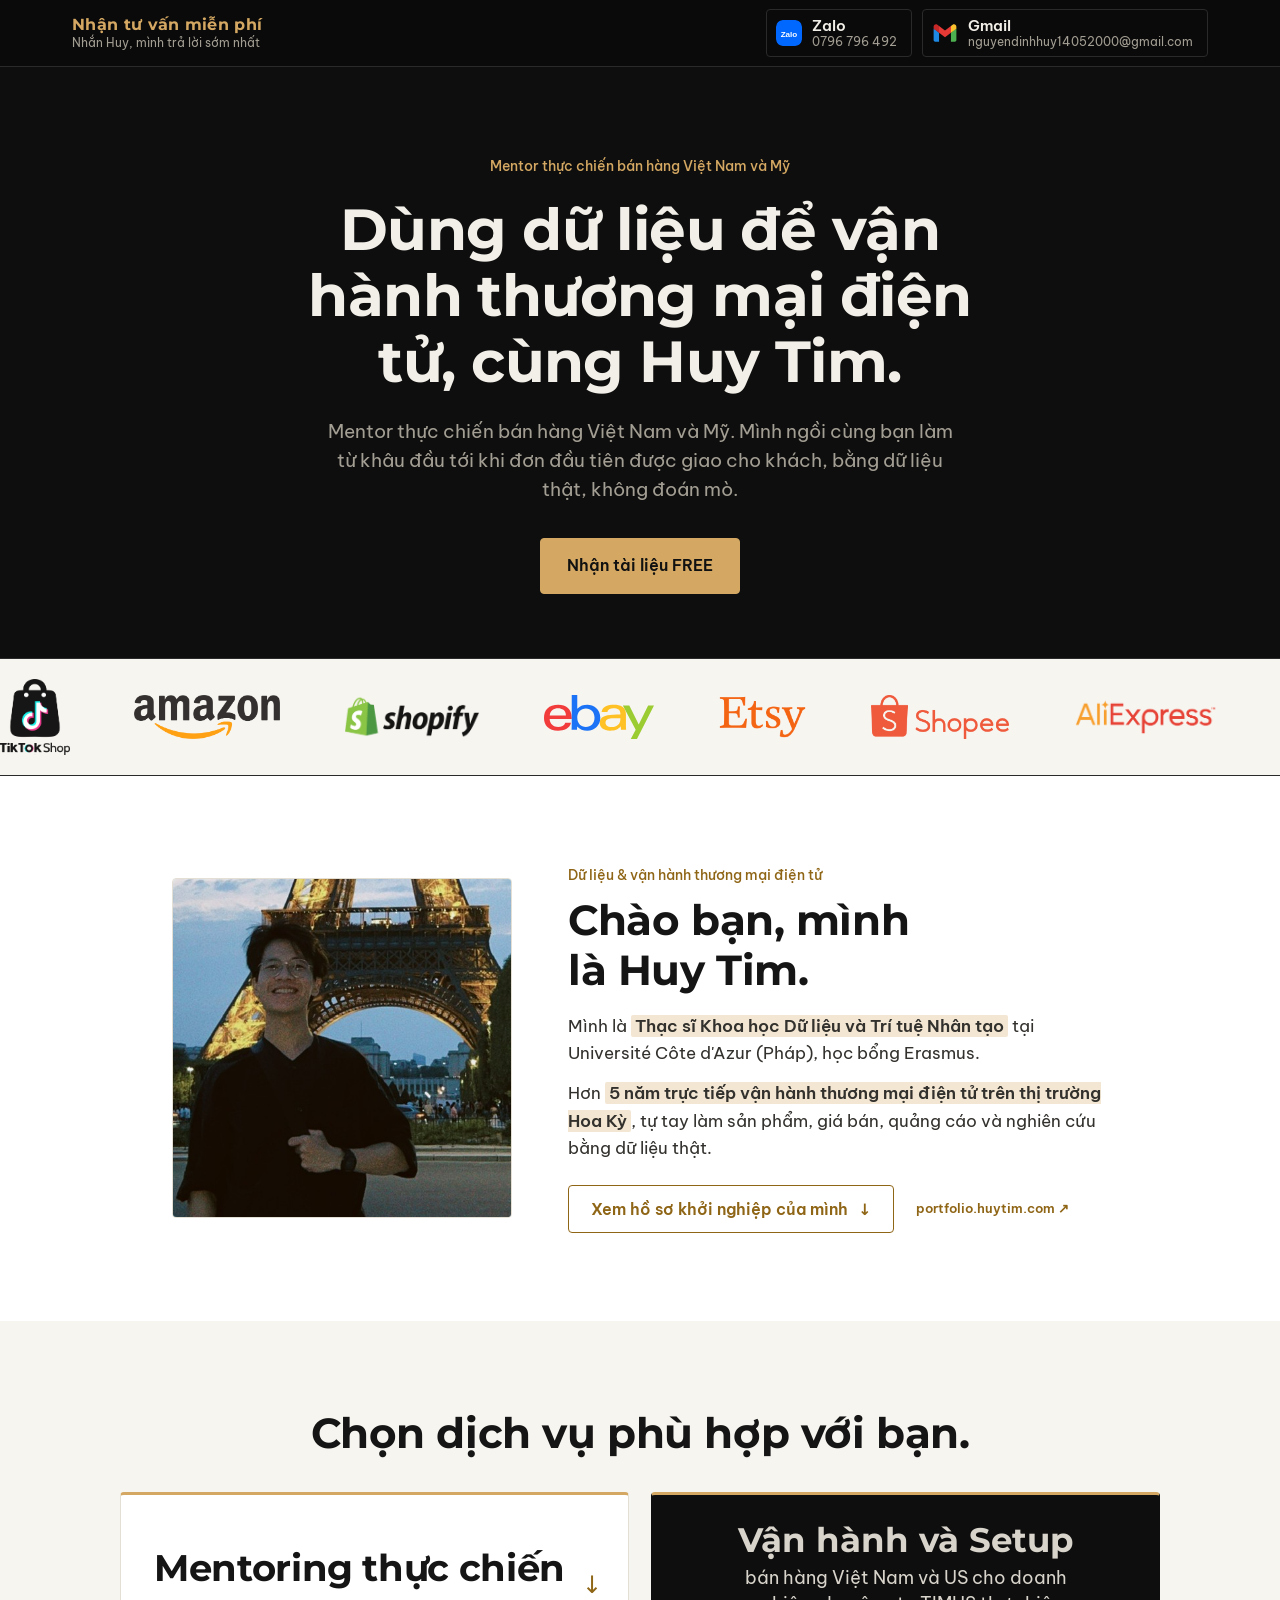
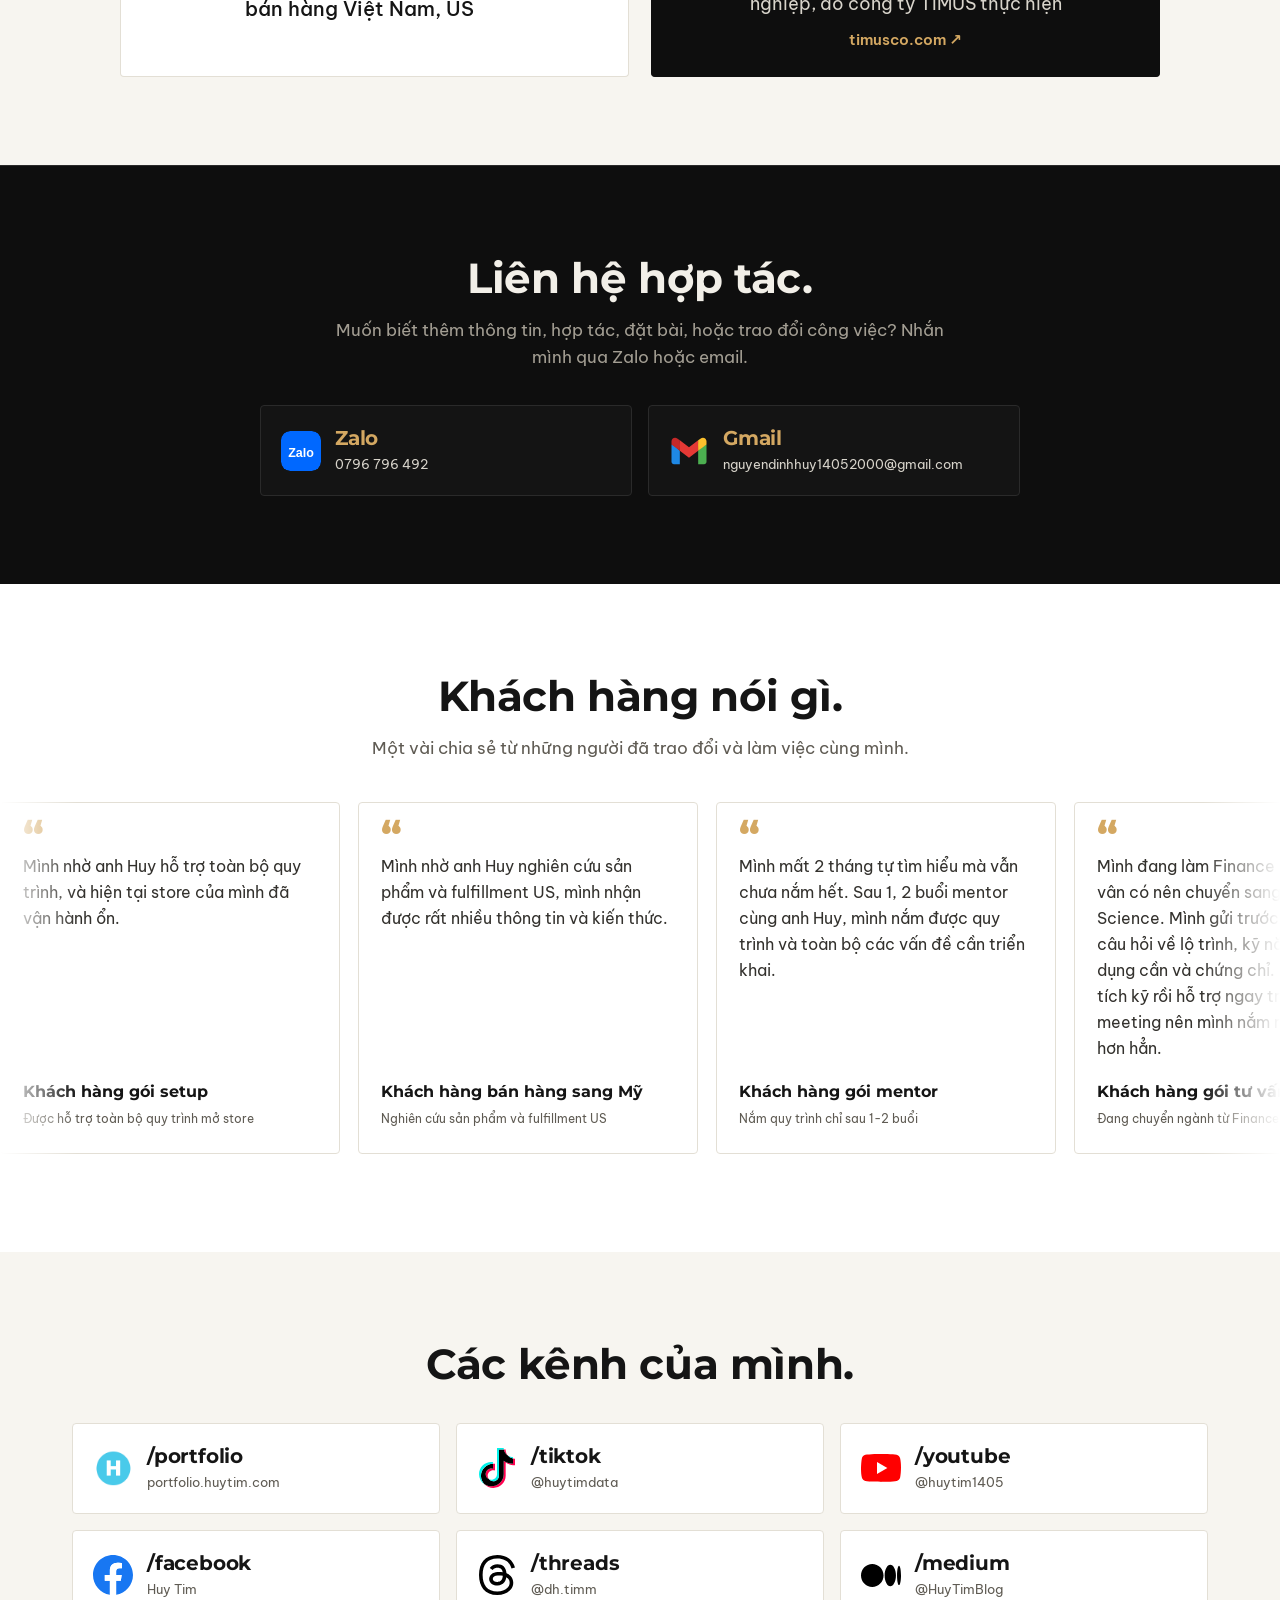
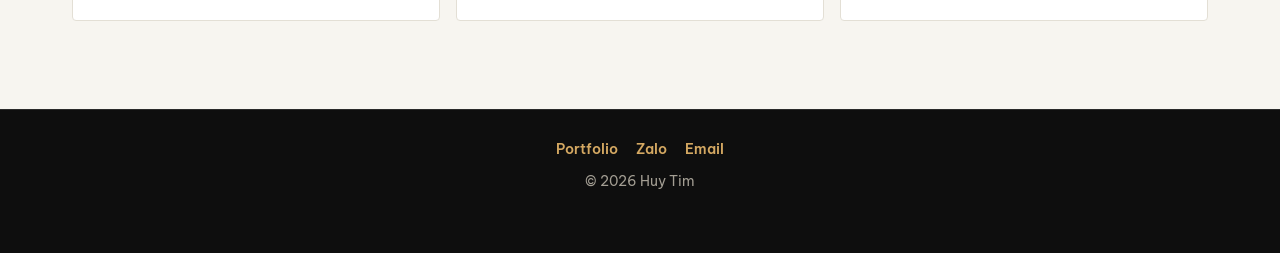
==== commit eda3a71f: "Giao diện theo timusco.com, bỏ phần vận hành doanh nghiệp, dẫn sang TIMUS Co-Authored-By: Claude Opu" ====
--- a/index.html
+++ b/index.html
@@ -4,21 +4,21 @@
 <meta charset="utf-8">
 <meta name="viewport" content="width=device-width, initial-scale=1">
 <title>Huy Tim · Dữ liệu &amp; vận hành thương mại điện tử</title>
-<meta name="description" content="Mentor thực chiến bán hàng Việt Nam và Mỹ cùng Huy Tim: theo sát toàn bộ quy trình, bài tập thực chiến, meeting 1 kèm 1 hàng tuần. Tư vấn chọn gói miễn phí.">
+<meta name="description" content="Mentor thực chiến bán hàng Việt Nam và Mỹ cùng Huy Tim: theo sát toàn bộ quy trình, bài tập thực chiến, meeting 1 kèm 1 hàng tuần.">
 <meta property="og:title" content="Huy Tim · Dữ liệu &amp; vận hành thương mại điện tử">
 <meta property="og:description" content="Mentor thực chiến bán hàng Việt Nam và Mỹ, meeting 1 kèm 1 hàng tuần. Nhắn Huy để được tư vấn miễn phí.">
 <link rel="preconnect" href="https://fonts.googleapis.com">
 <link rel="preconnect" href="https://fonts.gstatic.com" crossorigin>
-<link href="https://fonts.googleapis.com/css2?family=Fraunces:opsz,wght@9..144,700;9..144,800&family=Inter:wght@400;500;600&family=JetBrains+Mono:wght@400;500&display=swap" rel="stylesheet">
+<link href="https://fonts.googleapis.com/css2?family=Be+Vietnam+Pro:wght@400;500;600;700&family=Montserrat:wght@500;600;700;800&display=swap" rel="stylesheet">
 <style>
   :root{--bg:#f7f7f6;--ink:#0b0b0b;--muted:#4a4a48;--line:#0b0b0b;--soft:#ececea}
   *{box-sizing:border-box;margin:0;padding:0}
   html{scroll-behavior:smooth}
-  body{font-family:Inter,-apple-system,"Segoe UI",Roboto,sans-serif;background:var(--bg);color:var(--ink);
+  body{font-family:"Be Vietnam Pro",system-ui,sans-serif;background:var(--bg);color:var(--ink);
        line-height:1.55;-webkit-font-smoothing:antialiased;overflow-x:hidden;border-top:2px solid #111}
   a{color:inherit;text-decoration:none}
-  .serif{text-wrap:balance;font-family:Fraunces,Georgia,serif;font-weight:800;letter-spacing:-.002em;line-height:1.12}
-  .mono{font-family:"JetBrains Mono",ui-monospace,Menlo,monospace}
+  .serif{text-wrap:balance;font-family:Montserrat,sans-serif;font-weight:800;letter-spacing:-.002em;line-height:1.12}
+  .mono{font-family:"Be Vietnam Pro",sans-serif}
   .wrap{max-width:1180px;margin:0 auto;padding:0 22px}
 
   /* Nav pill */
@@ -72,23 +72,23 @@
   .card .tags{display:grid;gap:8px;margin-bottom:auto;padding-bottom:22px}
   .tag{display:inline-flex;align-items:center;gap:9px;background:#f1f1ef;border-radius:10px;padding:8px 12px;
        font-size:.86rem;width:fit-content;max-width:100%}
-  .card h3{font-family:Fraunces,serif;font-weight:800;letter-spacing:-.05em;font-size:2rem;margin:12px 0 10px;line-height:1}
-  .card p{font-family:"JetBrains Mono",monospace;font-size:.82rem;line-height:1.7;color:#222}
-  .card .go{margin-top:16px;font-family:"JetBrains Mono",monospace;font-size:.8rem;font-weight:500;text-decoration:underline;text-underline-offset:4px}
+  .card h3{font-family:Montserrat,sans-serif;font-weight:800;letter-spacing:-.05em;font-size:2rem;margin:12px 0 10px;line-height:1}
+  .card p{font-family:"Be Vietnam Pro",sans-serif;font-size:.82rem;line-height:1.7;color:#222}
+  .card .go{margin-top:16px;font-family:"Be Vietnam Pro",sans-serif;font-size:.8rem;font-weight:500;text-decoration:underline;text-underline-offset:4px}
   .card.grad{border-color:#111;box-shadow:-6px 6px 0 #111;
              background:linear-gradient(180deg,#ff2d6f 0%,#ff8a1e 45%,#f7b733 55%,#3a7bff 85%,#1e46ff 100%);color:#fff}
   .card.grad .tag{background:rgba(0,0,0,.28);color:#fff}
   .card.grad p,.card.grad .go{color:#fff}
-  .price{font-family:Fraunces,serif;font-weight:800;font-size:clamp(1.9rem,4.5vw,2.5rem);letter-spacing:-.03em;display:block;margin-bottom:6px}
+  .price{font-family:Montserrat,sans-serif;font-weight:800;font-size:clamp(1.9rem,4.5vw,2.5rem);letter-spacing:-.03em;display:block;margin-bottom:6px}
 
   /* About */
   section.block{padding:96px 0 30px}
   section#ve-minh{padding-top:40px}
   .card{position:relative}
-  .rec{display:inline-flex;align-items:center;background:#fff2b8;border:1.5px solid #111;border-radius:999px;padding:3px 10px;font-size:.72rem;font-weight:600;font-family:"JetBrains Mono",monospace;margin-right:2px}
+  .rec{display:inline-flex;align-items:center;background:#fff2b8;border:1.5px solid #111;border-radius:999px;padding:3px 10px;font-size:.72rem;font-weight:600;font-family:"Be Vietnam Pro",sans-serif;margin-right:2px}
   .pick.help{text-decoration:none;background:#111;color:#fff}.pick.help span{color:#ddd}.pick.help:hover{background:#222}
   .seg{display:inline-flex;gap:6px;background:#efefec;padding:5px;border-radius:999px;margin:6px 0 4px}
-  .seg button{font-family:Inter,sans-serif;font-weight:600;font-size:.95rem;border:0;background:transparent;border-radius:999px;padding:9px 22px;cursor:pointer;color:#555}
+  .seg button{font-family:"Be Vietnam Pro",sans-serif;font-weight:600;font-size:.95rem;border:0;background:transparent;border-radius:999px;padding:9px 22px;cursor:pointer;color:#555}
   .seg button.on{background:#111;color:#fff}
   .mk[hidden]{display:none}
   .modal{position:fixed;inset:0;z-index:100;background:rgba(0,0,0,.55);display:flex;align-items:flex-start;justify-content:center;padding:4vh 14px;overflow:auto}
@@ -97,30 +97,30 @@
   .mbox h2{font-size:clamp(1.7rem,5vw,2.2rem);margin:0 0 16px;text-align:left}
   .mclose{position:absolute;top:10px;right:12px;width:38px;height:38px;border-radius:50%;border:2px solid #111;background:#fff;font-size:1.4rem;line-height:1;cursor:pointer}
   .mentor-cta{background:#fff2b8;border:2px solid #111;border-radius:16px;padding:16px 18px;margin-bottom:18px}
-  .mentor-cta b{font-family:Fraunces,serif;font-size:1.2rem}.mentor-cta p{margin:6px 0 12px;font-size:.95rem}
-  .mgo{font:600 .95rem Inter,sans-serif;background:#111;color:#fff;border:0;border-radius:12px;padding:11px 18px;cursor:pointer}
-  .mlead{margin:0 0 12px;font-size:.92rem;color:#444}.mnote{margin:16px 0 0;font:.8rem "JetBrains Mono",monospace;color:#555}
+  .mentor-cta b{font-family:Montserrat,sans-serif;font-size:1.2rem}.mentor-cta p{margin:6px 0 12px;font-size:.95rem}
+  .mgo{font:600 .95rem "Be Vietnam Pro",sans-serif;background:#111;color:#fff;border:0;border-radius:12px;padding:11px 18px;cursor:pointer}
+  .mlead{margin:0 0 12px;font-size:.92rem;color:#444}.mnote{margin:16px 0 0;font:.8rem "Be Vietnam Pro",sans-serif;color:#555}
   .mbox .docs{margin:0;max-width:none}
   .nudge{margin:12px 0 0;font-size:.88rem}.nudge a{font-weight:600;color:#111}
   body.mopen{overflow:hidden}
   .docs{display:grid;gap:14px;max-width:760px;margin:26px auto 0;text-align:left}
   .doc{background:#fff;border:2px solid #111;border-radius:18px;padding:18px 20px}
   .doc>button.dh{all:unset;cursor:pointer;display:flex;justify-content:space-between;align-items:center;gap:12px;width:100%}
-  .doc h3{font-family:Fraunces,serif;font-size:1.25rem;margin:0}.doc p.d{margin:4px 0 0;font-size:.88rem;color:#555}
+  .doc h3{font-family:Montserrat,sans-serif;font-size:1.25rem;margin:0}.doc p.d{margin:4px 0 0;font-size:.88rem;color:#555}
   .doc .ar{font-size:1.1rem;transition:transform .2s}.doc.open .ar{transform:rotate(180deg)}
   a.doc.dl{display:flex;justify-content:space-between;align-items:center;gap:12px;text-decoration:none;color:#111;transition:.15s}
   a.doc.dl:hover{background:#fff2b8}a.doc.dl .ar{font-size:1.3rem}
   .doc .pan{display:none;margin-top:14px}.doc.open .pan{display:block}
   .doc form{display:flex;gap:8px;flex-wrap:wrap}
-  .doc input{flex:1;min-width:150px;font:500 1rem "JetBrains Mono",monospace;border:2px solid #111;border-radius:12px;padding:11px 14px;text-transform:uppercase;background:#fafaf7}
-  .doc .go2{font:600 .95rem Inter,sans-serif;background:#111;color:#fff;border:0;border-radius:12px;padding:11px 20px;cursor:pointer}
+  .doc input{flex:1;min-width:150px;font:500 1rem "Be Vietnam Pro",sans-serif;border:2px solid #111;border-radius:12px;padding:11px 14px;text-transform:uppercase;background:#fafaf7}
+  .doc .go2{font:600 .95rem "Be Vietnam Pro",sans-serif;background:#111;color:#fff;border:0;border-radius:12px;padding:11px 20px;cursor:pointer}
   .doc .msg{margin-top:8px;font-size:.85rem;color:#b3261e;min-height:1.2em}
   .doc .ok{display:inline-block;margin-top:2px;background:#fff2b8;border:2px solid #111;border-radius:12px;padding:11px 20px;font-weight:600;color:#111;text-decoration:none}
   html{scroll-padding-top:76px}
   .contactbar{position:sticky;top:0;z-index:40;background:#0b0b0b;color:#fff;border-bottom:1px solid #2a2a28}
   .cb-in{max-width:1180px;margin:0 auto;padding:9px 22px;display:flex;align-items:center;justify-content:space-between;gap:16px}
   .cb-text{display:flex;flex-direction:column;line-height:1.25;min-width:0}
-  .cb-text b{font-family:Fraunces,Georgia,serif;font-weight:800;font-size:1.1rem}
+  .cb-text b{font-family:Montserrat,sans-serif;font-weight:800;font-size:1.1rem}
   .cb-text span{font-size:.78rem;color:#bdbdb8}
   .cb-btns{display:flex;gap:10px}
   .cb-btn{display:flex;align-items:center;gap:10px;background:#fff;color:#0b0b0b;border-radius:12px;padding:7px 14px 7px 9px;transition:transform .15s,box-shadow .15s;min-width:0}
@@ -136,9 +136,8 @@
   .card.grad .scope{color:#fff;border-top-color:rgba(255,255,255,.4)}
   #chon-nhom .card .tags{margin-bottom:0}
   #chon-nhom .card .go{margin-top:auto;padding-top:18px}
-  #van-hanh .card.vh{max-width:1100px;margin:30px auto 0;text-align:left;padding:30px 30px 26px;min-height:0}
   .vh .tags{display:flex;margin:0 0 12px;padding:0}
-  .vh h3{font-family:Fraunces,serif;font-weight:800;font-size:clamp(1.5rem,3.2vw,2rem);letter-spacing:-.02em;margin:0 0 6px}
+  .vh h3{font-family:Montserrat,sans-serif;font-weight:800;font-size:clamp(1.5rem,3.2vw,2rem);letter-spacing:-.02em;margin:0 0 6px}
   .vh-top{display:grid;gap:18px;grid-template-columns:1fr;align-items:start}
   @media(min-width:900px){.vh-top{grid-template-columns:minmax(0,1fr) minmax(0,1.05fr)}}
   .vh-logos{display:flex;flex-wrap:wrap;align-items:center;gap:14px 24px;padding:14px 16px;background:#f7f7f6;border-radius:14px;border:1px solid #e4e2dc}
@@ -154,23 +153,22 @@
   @media(min-width:900px){.vh-cols{grid-template-columns:repeat(3,minmax(0,1fr))}}
   .vh-cols .stl{margin-top:16px}
   .vh-steps{margin-bottom:0}
-  #van-hanh .vhp[hidden]{display:none}
   .alert{max-width:1180px;margin:26px auto 0;background:#fff;border:1px solid #d9d7d0;border-left:5px solid #b3261e;border-radius:6px;padding:16px 22px 17px;text-align:left}
-  .alert b{display:block;font-family:Fraunces,Georgia,serif;font-weight:800;font-size:1.35rem;line-height:1.2;color:#b3261e;letter-spacing:-.005em}
+  .alert b{display:block;font-family:Montserrat,sans-serif;font-weight:800;font-size:1.35rem;line-height:1.2;color:#b3261e;letter-spacing:-.005em}
   .alert span{display:block;margin-top:6px;font-size:1rem;line-height:1.55;color:#141413}
   .inc{list-style:none;margin-top:12px;display:grid;gap:5px}
   .inc li{font-size:.84rem;padding-left:10px;border-left:2px solid #cfcdc6;color:#0b0b0b}
   .stl{margin-top:14px;font-size:.8rem;font-weight:600;color:#0b0b0b}
   .stp{list-style:none;counter-reset:st;margin-top:8px;display:grid;gap:5px}
   .stp li{counter-increment:st;display:flex;gap:10px;font-size:.84rem;line-height:1.4;color:#0b0b0b}
-  .stp li::before{content:counter(st);flex:0 0 auto;width:20px;font-family:"JetBrains Mono",monospace;font-size:.78rem;color:#4a4a48}
+  .stp li::before{content:counter(st);flex:0 0 auto;width:20px;font-family:"Be Vietnam Pro",sans-serif;font-size:.78rem;color:#4a4a48}
   .hs-toggle{margin-top:22px;cursor:pointer;font-family:inherit;font-size:1rem;padding:14px 26px}
   .hs-toggle .cv{display:inline-block;margin-left:10px;transition:transform .2s}
   .hs-toggle[aria-expanded="true"] .cv{transform:rotate(180deg)}
   .hs-toggle:focus-visible{outline:3px solid var(--ink);outline-offset:3px}
   .hs-panel{margin:26px auto 0;max-width:760px;text-align:left}
   .hs-panel[hidden]{display:none}
-  .hs-h{font-family:Fraunces,serif;font-size:1.25rem;font-weight:800;margin:30px 0 4px;padding-bottom:8px;border-bottom:1px solid #d9d7d0}
+  .hs-h{font-family:Montserrat,sans-serif;font-size:1.25rem;font-weight:800;margin:30px 0 4px;padding-bottom:8px;border-bottom:1px solid #d9d7d0}
   .hs-list{list-style:none;display:grid}
   .hs-row{display:grid;grid-template-columns:132px 1fr;gap:16px;align-items:center;padding:14px 0;border-bottom:1px solid #e6e4de}
   .hs-row.nophoto{grid-template-columns:1fr}
@@ -195,7 +193,7 @@
   .picks .pick{min-width:0;justify-content:center;min-height:78px}
   .pick.help{grid-column:1/-1;align-items:center;text-align:center}
   #chon-nhom .lead{margin-bottom:0}
-  .pick{font-family:Inter,sans-serif;text-align:left;background:#fff;border:2px solid #111;border-radius:16px;padding:14px 18px;cursor:pointer;display:flex;flex-direction:column;gap:3px;min-width:220px;color:#111}
+  .pick{font-family:"Be Vietnam Pro",sans-serif;text-align:left;background:#fff;border:2px solid #111;border-radius:16px;padding:14px 18px;cursor:pointer;display:flex;flex-direction:column;gap:3px;min-width:220px;color:#111}
   .pick b{font-weight:600;font-size:1rem}.pick span{font-size:.8rem;color:#555}
   .pick{position:relative;padding-right:40px}.pick .arr{position:absolute;right:16px;top:50%;margin-top:-10px;font-style:normal;font-size:1.1rem;transition:transform .2s}.pick.on .arr{transform:rotate(180deg)}
   section#chon-nhom{padding-top:44px}
@@ -204,27 +202,27 @@
   .about{display:block;max-width:760px;margin:0 auto;text-align:center}
   .who{display:flex;align-items:center;justify-content:center;gap:14px;margin-bottom:22px;text-align:left}
   .who .avatar{width:64px;height:64px;border-radius:50%;object-fit:cover;border:2.5px solid var(--ink);flex:none}
-  .who b{font-family:Fraunces,serif;font-weight:800;font-size:1.15rem;letter-spacing:-.02em;display:block}
-  .who span{font-family:"JetBrains Mono",monospace;font-size:.78rem;color:#555}
+  .who b{font-family:Montserrat,sans-serif;font-weight:800;font-size:1.15rem;letter-spacing:-.02em;display:block}
+  .who span{font-family:"Be Vietnam Pro",sans-serif;font-size:.78rem;color:#555}
   .about h2{font-size:clamp(2.1rem,5vw,3.4rem);margin-bottom:20px}
   .about p{font-size:1.1rem;color:#222;margin:0 auto 16px;max-width:640px}
   .about p b{font-weight:600;background:#fff2b8;padding:0 4px;border-radius:4px}
   .card p b,.card .vibe b{font-weight:600;background:#fff2b8;padding:0 3px;border-radius:4px}
   .chips{display:flex;flex-wrap:wrap;gap:10px;margin-top:22px;justify-content:center}
-  .chip{font-family:"JetBrains Mono",monospace;font-size:.82rem;border:2px solid var(--ink);border-radius:12px;padding:10px 14px;background:#fff}
+  .chip{font-family:"Be Vietnam Pro",sans-serif;font-size:.82rem;border:2px solid var(--ink);border-radius:12px;padding:10px 14px;background:#fff}
   .chip:hover{background:var(--ink);color:#fff}
   span.chip:hover{background:#fff;color:inherit}
   .facts{display:grid;gap:14px}
   .fact{border:2.5px solid var(--ink);border-radius:18px;background:#fff;padding:18px 20px}
-  .fact b{font-family:Fraunces,serif;font-size:1.6rem;letter-spacing:-.015em;display:block;line-height:1.15;margin-bottom:6px}
-  .fact span{font-family:"JetBrains Mono",monospace;font-size:.8rem;color:#333}
+  .fact b{font-family:Montserrat,sans-serif;font-size:1.6rem;letter-spacing:-.015em;display:block;line-height:1.15;margin-bottom:6px}
+  .fact span{font-family:"Be Vietnam Pro",sans-serif;font-size:.8rem;color:#333}
 
   /* Steps */
   .steps{display:grid;gap:16px;margin-top:34px}
   @media(min-width:800px){.steps{grid-template-columns:repeat(3,1fr)}}
   .step{border:2.5px solid var(--ink);border-radius:18px;background:#fff;padding:22px}
-  .step .n{font-family:Fraunces,serif;font-weight:800;font-size:2.4rem;letter-spacing:-.05em}
-  .step p{font-family:"JetBrains Mono",monospace;font-size:.82rem;margin-top:6px;color:#222}
+  .step .n{font-family:Montserrat,sans-serif;font-weight:800;font-size:2.4rem;letter-spacing:-.05em}
+  .step p{font-family:"Be Vietnam Pro",sans-serif;font-size:.82rem;margin-top:6px;color:#222}
   .center{text-align:center}
   .center h2{font-size:clamp(2rem,5vw,3.2rem);margin-bottom:18px}
 
@@ -251,7 +249,7 @@
   .brand-ic{width:22px;height:22px;object-fit:contain;border-radius:5px;flex:none}
   .code-card .tag{margin:0 auto 14px}
   .code-card .code{font-size:clamp(2.2rem,6vw,3.2rem);margin-bottom:12px}
-  .code-card p{font-family:"JetBrains Mono",monospace;font-size:.82rem;margin:0 auto 18px}
+  .code-card p{font-family:"Be Vietnam Pro",sans-serif;font-size:.82rem;margin:0 auto 18px}
   .code-card .btn{border:0;cursor:pointer;font-family:inherit}
   .chan.two{max-width:760px;margin-left:auto;margin-right:auto;grid-template-columns:repeat(2,minmax(0,1fr))}
   @media(max-width:600px){.chan.two{grid-template-columns:1fr}}
@@ -272,7 +270,7 @@
   .codes .code-card p{margin:0 0 18px;flex:1}
   .codes .btn{width:100%;padding:15px 20px}
   .codes .btn:disabled{background:#d9d9d6;color:#777;cursor:not-allowed;transform:none;box-shadow:none}
-  .codes .links{display:flex;flex-wrap:wrap;gap:8px 16px;margin-top:14px;font-family:"JetBrains Mono",monospace;font-size:.78rem}
+  .codes .links{display:flex;flex-wrap:wrap;gap:8px 16px;margin-top:14px;font-family:"Be Vietnam Pro",sans-serif;font-size:.78rem}
   .codes .links a{text-decoration:underline;text-underline-offset:4px}
   .codes .links:empty{display:none}
   .chan{grid-template-columns:repeat(2,minmax(0,1fr))}
@@ -296,49 +294,49 @@
   .grp{display:flex;gap:18px;padding-right:18px}
   .fb{width:min(340px,82vw);flex:none;background:#fff;border:2.5px solid var(--ink);border-radius:20px;padding:22px;display:flex;flex-direction:column;justify-content:space-between;gap:18px}
   .fb blockquote{font-size:.98rem;line-height:1.65;color:#222}
-  .fb blockquote::before{content:"\201C";font-family:Fraunces,serif;font-weight:800;font-size:2.4rem;line-height:.5;display:block;margin-bottom:10px}
-  .fb figcaption b{display:block;font-family:Fraunces,serif;font-size:1.1rem;letter-spacing:-.02em}
-  .fb figcaption span{font-family:"JetBrains Mono",monospace;font-size:.76rem;color:#555}
+  .fb blockquote::before{content:"\201C";font-family:Montserrat,sans-serif;font-weight:800;font-size:2.4rem;line-height:.5;display:block;margin-bottom:10px}
+  .fb figcaption b{display:block;font-family:Montserrat,sans-serif;font-size:1.1rem;letter-spacing:-.02em}
+  .fb figcaption span{font-family:"Be Vietnam Pro",sans-serif;font-size:.76rem;color:#555}
   /* Drink photos: package = a cup of coffee */
   .cup{background:#f0eada;border-radius:14px;height:176px;display:flex;justify-content:center;align-items:flex-end;gap:2px;overflow:hidden;margin-bottom:12px}
   .cup img{height:100%;width:auto;max-width:50%;object-fit:contain;display:block}
   .cup.one img{max-width:100%}
-  .cupname{font-family:"JetBrains Mono",monospace;font-size:.76rem;color:#555;margin-bottom:12px}
+  .cupname{font-family:"Be Vietnam Pro",sans-serif;font-size:.76rem;color:#555;margin-bottom:12px}
   .cupname b{color:var(--ink);font-weight:500}
-  .vibe{font-family:Fraunces,serif;font-style:italic;font-size:1.02rem;letter-spacing:-.01em;margin:0 0 4px}
+  .vibe{font-family:Montserrat,sans-serif;font-style:italic;font-size:1.02rem;letter-spacing:-.01em;margin:0 0 4px}
 
   /* Example report */
   .ex-stats{display:grid;grid-template-columns:1fr 1fr;gap:14px;margin-top:34px;text-align:left}
   @media(min-width:800px){.ex-stats{grid-template-columns:repeat(4,1fr)}}
   .ex-stat{background:#fff;border:2.5px solid var(--ink);border-radius:18px;padding:16px 18px}
-  .ex-stat b{font-family:Fraunces,serif;font-weight:800;font-size:clamp(1.8rem,5vw,2.6rem);letter-spacing:-.05em;line-height:1;display:block}
-  .ex-stat span{font-family:"JetBrains Mono",monospace;font-size:.76rem;color:#333;display:block;margin-top:8px;line-height:1.5}
+  .ex-stat b{font-family:Montserrat,sans-serif;font-weight:800;font-size:clamp(1.8rem,5vw,2.6rem);letter-spacing:-.05em;line-height:1;display:block}
+  .ex-stat span{font-family:"Be Vietnam Pro",sans-serif;font-size:.76rem;color:#333;display:block;margin-top:8px;line-height:1.5}
   .ex-more{overflow:hidden}
   .ex-more[hidden]{display:none}
   .ex-grid{display:grid;gap:18px;margin-top:18px;text-align:left}
   @media(min-width:800px){.ex-grid{grid-template-columns:1fr 1fr}.ex-grid .wide{grid-column:1/-1}}
   .ex-card{background:#fff;border:2.5px solid var(--ink);border-radius:20px;padding:18px;display:flex;flex-direction:column;gap:12px;min-width:0}
-  .ex-card h3{font-family:Fraunces,serif;font-weight:800;font-size:1.35rem;letter-spacing:-.04em;line-height:1.1}
-  .ex-card p{font-family:"JetBrains Mono",monospace;font-size:.78rem;line-height:1.6;color:#333}
+  .ex-card h3{font-family:Montserrat,sans-serif;font-weight:800;font-size:1.35rem;letter-spacing:-.04em;line-height:1.1}
+  .ex-card p{font-family:"Be Vietnam Pro",sans-serif;font-size:.78rem;line-height:1.6;color:#333}
   .ex-card a.zoom{display:block;border-radius:12px;overflow:hidden;border:1.5px solid #dcdcd8;background:#fbfbf9}
   .ex-card a.zoom img{display:block;width:100%;height:auto}
-  .ex-card .hint{font-family:"JetBrains Mono",monospace;font-size:.7rem;color:#777}
+  .ex-card .hint{font-family:"Be Vietnam Pro",sans-serif;font-size:.7rem;color:#777}
   .bars{display:grid;gap:9px}
   .bar-row{display:grid;grid-template-columns:minmax(0,1.05fr) minmax(0,1.6fr);gap:10px;align-items:center;font-size:.86rem}
   .bar-row .nm{line-height:1.25}
   .bar-row .tr{position:relative;height:22px;background:#f1f1ef;border-radius:7px}
-  .bar-row .fill{position:absolute;inset:0 auto 0 0;border-radius:7px;background:#b9b9b4;display:flex;align-items:center;justify-content:flex-start;padding-left:9px;font-family:"JetBrains Mono",monospace;font-size:.74rem;font-weight:500;white-space:nowrap;overflow:visible;z-index:1}
+  .bar-row .fill{position:absolute;inset:0 auto 0 0;border-radius:7px;background:#b9b9b4;display:flex;align-items:center;justify-content:flex-start;padding-left:9px;font-family:"Be Vietnam Pro",sans-serif;font-size:.74rem;font-weight:500;white-space:nowrap;overflow:visible;z-index:1}
   .bar-row.pick .fill{background:#7fd6a4}
   .bar-row .fill.c1{background:#a9c4ff}
   .bar-row .fill.c2{background:#f5b9b3}
   .bar-row .fill.c3{background:#a9e0c0}
   .chart-svg{width:100%;height:auto;display:block;background:#fbfbf9;border:1.5px solid #e6e6e2;border-radius:12px;padding:8px 0}
-  .chart-legend{display:flex;flex-wrap:wrap;gap:12px 18px;font-family:"JetBrains Mono",monospace;font-size:.72rem;color:#444}
+  .chart-legend{display:flex;flex-wrap:wrap;gap:12px 18px;font-family:"Be Vietnam Pro",sans-serif;font-size:.72rem;color:#444}
   .chart-legend span{display:inline-flex;align-items:center;gap:6px}
   .chart-legend i{width:10px;height:10px;border-radius:3px;display:inline-block}
   .bars.score .bar-row .tr{position:relative}
   .bars.score .bar-row .tr::after{content:"";position:absolute;left:65%;top:-3px;bottom:-3px;border-left:2px dashed #e0473b}
-  .bars-lab{font-family:"JetBrains Mono",monospace;font-size:.68rem;color:#e0473b}
+  .bars-lab{font-family:"Be Vietnam Pro",sans-serif;font-size:.68rem;color:#e0473b}
   .prod{display:flex;gap:14px;align-items:center;border-top:1.5px dashed #ccc;padding-top:12px}
   .prod img{width:84px;height:84px;object-fit:cover;border-radius:12px;flex:none;border:1.5px solid #dcdcd8}
   .prod div{min-width:0;font-size:.86rem;line-height:1.45}
@@ -354,13 +352,13 @@
   /* Giới thiệu: ảnh trái, chữ phải */
   .me-g{display:grid;grid-template-columns:minmax(0,340px) minmax(0,1fr);gap:56px;align-items:center;max-width:980px}
   .me-ph{width:100%;height:auto;aspect-ratio:1;object-fit:cover;object-position:42% 30%;border:2.5px solid var(--ink);border-radius:24px;box-shadow:-6px 6px 0 #111}
-  .me-k{font-family:"JetBrains Mono",monospace;font-size:.8rem;color:#555;margin-bottom:10px}
+  .me-k{font-family:"Be Vietnam Pro",sans-serif;font-size:.8rem;color:#555;margin-bottom:10px}
   .me-tx h2{font-size:clamp(2.1rem,4.4vw,3.2rem);margin-bottom:18px}
   .me-tx>p:not(.me-k){font-size:1.08rem;color:#222;margin-bottom:12px}
   .me-tx p b{font-weight:600;background:#fff2b8;padding:0 4px;border-radius:4px}
   .me-act{display:flex;flex-wrap:wrap;align-items:center;gap:12px 22px;margin-top:22px}
   .me-act .hs-toggle{margin-top:0;font-size:.98rem;padding:13px 22px}
-  .me-l{font-family:"JetBrains Mono",monospace;font-size:.84rem;text-decoration:underline;text-underline-offset:4px}
+  .me-l{font-family:"Be Vietnam Pro",sans-serif;font-size:.84rem;text-decoration:underline;text-underline-offset:4px}
   @media(max-width:760px){.me-g{grid-template-columns:1fr;gap:26px}.me-ph{max-width:260px}}
 
   /* Hai nút chọn dịch vụ */
@@ -369,12 +367,10 @@
   .dv2 .goi-toggle{display:flex;align-items:center;justify-content:center;gap:10px;margin-top:0;min-width:0;width:100%;font-size:clamp(1.05rem,1.7vw,1.25rem);font-weight:500;line-height:1.35;padding:26px 26px 28px;min-height:150px}
   .dv2 .goi-toggle .cv{margin-left:0;flex:none}
   .dv2 .goi-toggle .lb{flex:1;text-wrap:balance}
-  .dv2 .goi-toggle .lb b{display:block;font-family:Fraunces,serif;font-weight:800;font-size:clamp(1.7rem,3vw,2.3rem);letter-spacing:-.02em;line-height:1.15;margin-bottom:6px}
+  .dv2 .goi-toggle .lb b{display:block;font-family:Montserrat,sans-serif;font-weight:800;font-size:clamp(1.7rem,3vw,2.3rem);letter-spacing:-.02em;line-height:1.15;margin-bottom:6px}
   .dv2 .goi-toggle .cv{font-size:1.5rem}
   .dv2 .goi-toggle[aria-expanded="true"]{background:#ffe978}
   section#hop-tac{padding-top:52px}
-  #van-hanh[hidden]{display:none}
-  #van-hanh{padding-top:44px}
 
   /* Thẻ khoá mentor: hai nút */
   .card.khc:hover{transform:none}
@@ -384,6 +380,132 @@
   .khv{margin:14px 0 4px}
   .khv video{display:block;width:100%;height:auto;aspect-ratio:16/9;background:#111;border:2.5px solid var(--ink);border-radius:14px;box-shadow:-4px 4px 0 #111}
   .khv figcaption{font-size:.82rem;opacity:.7;margin-top:8px}
+  .consult.kh2{max-width:1180px}
+  @media(min-width:860px){.consult.kh2{grid-template-columns:1fr 1fr;gap:26px}}
+  .kh2 .tags{display:flex;flex-wrap:wrap;gap:8px}
+  .kh2 .tags .tag{margin:0}
+  .kh2 .khv{margin:18px 0 6px}
+  .kh2 .khv video{border-radius:16px;box-shadow:-6px 6px 0 #111}
+
+  /* ===== Giao diện theo timusco.com: nền đen, vàng đồng, xen kẽ phần nền trắng ===== */
+  :root{--bg:#0E0E0E;--ink:#F2EFE8;--muted:#A39E93;--line:#2A2A2A;--soft:#141414;--card:#141414;--body:#D8D4CB;
+        --gold:#D4A862;--gold-2:#E3BD7E;--gold-t:#D4A862;--hl:rgba(212,168,98,.2)}
+  .lt{--bg:#FFFFFF;--ink:#151515;--muted:#5F5B53;--line:#E3DFD5;--soft:#F7F5F0;--card:#FFFFFF;--body:#33312D;--gold-t:#8F6516;--hl:rgba(212,168,98,.28);
+      background:var(--bg);color:var(--ink)}
+  .lt.alt{--bg:#F7F5F0;background:var(--bg)}
+  body{background:#0E0E0E;color:var(--ink);border-top:0;line-height:1.6}
+  .serif{font-family:Montserrat,sans-serif;font-weight:700;letter-spacing:-.01em;line-height:1.18}
+  section.block{padding:88px 0}
+  section#ve-minh,section#chon-nhom,section#hop-tac{padding-top:88px}
+  section#hop-tac{border-top:1px solid var(--line)}
+  .center h2{font-size:clamp(1.9rem,4vw,2.6rem);margin-bottom:14px}
+  .lead{color:var(--muted);font-size:1.05rem;max-width:640px;margin:0 auto}
+
+  /* Thanh liên hệ trên cùng */
+  .contactbar{background:rgba(11,11,11,.94);border-bottom:1px solid #2A2A2A}
+  .cb-text b{color:var(--gold);font-weight:700;font-size:1rem;letter-spacing:.02em}
+  .cb-text span{color:#A39E93}
+  .cb-btn{background:transparent;color:#F2EFE8;border:1px solid #2A2A2A;border-radius:4px}
+  .cb-btn:hover{transform:none;box-shadow:none;border-color:var(--gold)}
+  .cb-btn i{color:#A39E93}
+
+  /* Hero */
+  .hero{padding:88px 0 0}
+  .eyebrow{color:var(--gold);font-size:.9rem;font-weight:500;margin-bottom:18px}
+  .hero h1{font-size:clamp(2.1rem,5.6vw,3.6rem);line-height:1.15;max-width:900px;margin:0 auto 22px;color:#F2EFE8}
+  .hero p.sub{color:#A39E93;font-size:clamp(1.02rem,2vw,1.18rem);max-width:640px}
+  .logo-marquee{margin-top:64px;background:#F7F5F0;border-top:1px solid #2A2A2A;border-bottom:1px solid #2A2A2A;padding:20px 0;-webkit-mask-image:none;mask-image:none}
+  .logo-grp img{height:44px}.logo-grp img[alt="TikTok Shop"]{height:76px}.logo-grp img[alt="Shopify"],.logo-grp img[alt="Amazon"],.logo-grp img[alt="Taobao"]{height:44px}.logo-grp img[alt="AliExpress"]{height:38px}
+
+  /* Nút */
+  .btn{background:var(--gold);color:#111;border:1px solid var(--gold);border-radius:4px;font-weight:600;font-size:1rem;padding:14px 26px}
+  .btn:hover{transform:none;box-shadow:none;background:var(--gold-2);border-color:var(--gold-2)}
+  .btn.light{background:transparent;color:var(--gold-t);border:1px solid var(--gold-t)}
+  .btn.light:hover{background:var(--hl)}
+
+  /* Thẻ */
+  .card{background:var(--card);border:1px solid var(--line);border-radius:4px;box-shadow:none;color:var(--ink)}
+  .card:hover{transform:none;border-color:var(--gold)}
+  .card h3{font-family:Montserrat,sans-serif;font-weight:700;letter-spacing:-.01em;line-height:1.2;font-size:1.55rem}
+  .card p{color:var(--body);font-size:.92rem;line-height:1.65}
+  .card .go{color:var(--gold-t);text-decoration:none;font-weight:600;font-size:.92rem}
+  .card .go:hover{text-decoration:underline}
+  .tag{background:transparent;border:1px solid var(--line);border-radius:4px;color:var(--gold-t);font-size:.8rem;font-weight:500;padding:6px 10px}
+  .price{font-family:Montserrat,sans-serif;font-weight:700;color:var(--gold-t);letter-spacing:-.01em;font-size:clamp(1.6rem,3.4vw,2rem)}
+  .vibe{font-style:normal;font-family:"Be Vietnam Pro",sans-serif;font-size:1rem;color:var(--ink)}
+  .about p b,.card p b,.card .vibe b,.me-tx p b,.promo p b{background:var(--hl);color:inherit;border-radius:2px}
+
+  /* Giới thiệu */
+  .me-ph{border:1px solid var(--line);border-radius:4px;box-shadow:none}
+  .me-k{color:var(--gold-t);font-size:.88rem;font-weight:500}
+  .me-tx h2{font-size:clamp(1.9rem,4vw,2.6rem)}
+  .me-tx>p:not(.me-k){color:var(--body)}
+  .me-l{color:var(--gold-t);text-decoration:none;font-weight:600}
+  .me-l:hover{text-decoration:underline}
+  .hs-h{border-bottom-color:var(--line);font-weight:700}
+  .hs-row{border-bottom-color:var(--line)}
+  .hs-ph{border-color:var(--line);border-radius:4px}
+  .hs-tx b{color:var(--ink)}.hs-tx span{color:var(--muted)}
+
+  /* Chọn dịch vụ */
+  .goi-toggle{background:var(--card);color:var(--ink);border:1px solid var(--line);border-top:3px solid var(--gold);border-radius:4px;box-shadow:none}
+  .goi-toggle:hover{background:var(--card);transform:none;box-shadow:none;border-color:var(--gold)}
+  .goi-toggle:active{transform:none;box-shadow:none}
+  .dv2 .goi-toggle[aria-expanded="true"]{background:#FBF6EC;border-color:var(--gold)}
+  .dv2 .goi-toggle .lb b{font-family:Montserrat,sans-serif;font-weight:700;letter-spacing:-.01em}
+  .dv2 .goi-toggle .cv{color:var(--gold-t)}
+  .tm-go{display:flex;flex-direction:column;align-items:center;justify-content:center;gap:12px;text-align:center;min-height:150px;padding:26px;
+         background:#0E0E0E;color:#F2EFE8;border:1px solid #0E0E0E;border-top:3px solid var(--gold);border-radius:4px;transition:border-color .2s;
+         font-size:clamp(1rem,1.6vw,1.15rem);line-height:1.4}
+  .tm-go:hover{border-color:var(--gold)}
+  .tm-go .lb b{display:block;font-family:Montserrat,sans-serif;font-weight:700;font-size:clamp(1.6rem,2.8vw,2.1rem);line-height:1.15;margin-bottom:6px}
+  .tm-go .lb{color:#D8D4CB;text-wrap:balance}
+  .tm-go .tm-u{color:var(--gold);font-weight:600;font-size:.95rem}
+  .alert{background:var(--card);border:1px solid var(--line);border-left:3px solid var(--gold);border-radius:4px}
+  .alert b{font-family:Montserrat,sans-serif;font-weight:700;color:var(--gold-t);font-size:1.15rem}
+  .alert span{color:var(--body)}
+  .stl{color:var(--ink);font-weight:600}
+  .stp li,.inc li{color:var(--body)}
+  .stp li::before{color:var(--gold-t);font-weight:600}
+  .inc li{border-left-color:var(--gold)}
+  .card .scope{border-top:1px solid var(--line);color:var(--muted)}
+  .card .scope b{color:var(--ink)}
+  .kh-acts .btn{border-radius:4px}
+  .khv video,.kh2 .khv video{border:1px solid var(--line);border-radius:4px;box-shadow:none}
+  .khv figcaption{color:var(--muted);opacity:1}
+
+  /* Liên hệ hợp tác (nền đen) */
+  #hop-tac .card.mini{background:#141414;border-color:#2A2A2A}
+  #hop-tac .card.mini:hover{border-color:var(--gold)}
+  #hop-tac .card.mini h3{color:var(--gold)}
+  #hop-tac .card.mini p{color:#D8D4CB}
+  .card.mini h3{font-size:1.25rem}
+
+  /* Khách hàng nói gì */
+  .fb{background:var(--card);border:1px solid var(--line);border-radius:4px}
+  .fb blockquote{color:var(--body)}
+  .fb blockquote::before{color:var(--gold)}
+  .fb figcaption b{font-weight:700;letter-spacing:0;font-size:1rem;color:var(--ink)}
+  .fb figcaption span{color:var(--muted)}
+
+  /* Kênh */
+  .chan .lg{border-radius:4px}
+  .chan .card.mini p{color:var(--muted)}
+
+  /* Chân trang */
+  footer{color:#A39E93;border-top:1px solid #2A2A2A;padding:28px 0 60px}
+  footer a{color:var(--gold)}
+
+  /* Hộp tài liệu */
+  .mbox{background:#fff;color:#151515;border:1px solid #E3DFD5;border-radius:4px;--ink:#151515;--line:#E3DFD5;--muted:#5F5B53}
+  .mclose{border:1px solid #E3DFD5;border-radius:4px;color:#151515}
+  .mentor-cta{background:#FBF6EC;border:1px solid #E3DFD5;border-left:3px solid var(--gold);border-radius:4px}
+  .mgo,.doc .go2{background:var(--gold);color:#111;border-radius:4px}
+  .doc{border:1px solid #E3DFD5;border-radius:4px;background:#fff;color:#151515}
+  a.doc.dl{color:#151515}a.doc.dl:hover{background:#FBF6EC}
+  .doc input{border:1px solid #CFC9BC;border-radius:4px}
+  .doc .ok{background:var(--gold);border:1px solid var(--gold);border-radius:4px}
+  .mlead,.doc p.d,.mnote{color:#5F5B53}
 </style>
 </head>
 <body>
@@ -398,6 +520,7 @@
 </div>
 
 <header class="hero wrap">
+  <p class="eyebrow">Mentor thực chiến bán hàng Việt Nam và Mỹ</p>
   <h1 class="serif">Dùng dữ liệu để vận hành thương mại điện tử, cùng Huy Tim.</h1>
   <p class="sub">Mentor thực chiến bán hàng Việt Nam và Mỹ. Mình ngồi cùng bạn làm từ khâu đầu tới khi đơn đầu tiên được giao cho khách, bằng dữ liệu thật, không đoán mò.</p>
   <a class="btn" href="#tai-lieu">Nhận tài liệu FREE</a>
@@ -417,7 +540,7 @@
   </div>
 </header>
 
-<section class="block" id="ve-minh">
+<section class="block lt" id="ve-minh">
   <div class="wrap me-g">
     <img class="me-ph" src="img/profile.jpg" alt="Huy Tim" width="512" height="512">
     <div class="me-tx">
@@ -437,16 +560,16 @@
 </section>
 
 
-<section class="block" id="chon-nhom">
+<section class="block lt alt" id="chon-nhom">
   <div class="wrap center">
     <h2 class="serif">Chọn dịch vụ phù hợp với bạn.</h2>
     <div class="dv2">
       <button type="button" class="btn goi-toggle" id="goiToggle" data-p="goiPanel" aria-expanded="false" aria-controls="goiPanel"><span class="lb"><b>Mentoring thực chiến</b> bán hàng Việt Nam, US</span><span class="cv" aria-hidden="true">&#8595;</span></button>
-      <button type="button" class="btn goi-toggle" id="vhToggle" data-p="van-hanh" aria-expanded="false" aria-controls="van-hanh"><span class="lb"><b>Vận hành và Setup</b> bán hàng Việt Nam và US cho cá nhân và doanh nghiệp</span><span class="cv" aria-hidden="true">&#8595;</span></button>
+      <a class="tm-go" href="https://timusco.com" target="_blank" rel="noopener"><span class="lb"><b>Vận hành và Setup</b>bán hàng Việt Nam và US cho doanh nghiệp, do công ty TIMUS thực hiện</span><span class="tm-u">timusco.com ↗</span></a>
     </div>
     <div id="goiPanel" hidden>
     <div class="alert" role="note"><b>Đây không phải khóa học.</b><span>Đây là mentor: theo sát toàn bộ quy trình, bài tập thực chiến, support, và meeting 1 kèm 1 hàng tuần.</span></div>
-    <div class="consult three" style="text-align:left">
+    <div class="consult kh2" style="text-align:left">
       <div class="card khc">
         <div class="tags"><span class="tag">Mentor thực chiến</span><span class="tag">1 kèm 1</span><span class="tag">Mỗi tuần 1 buổi</span></div>
         <h3>Mentor Thực Chiến Việt Nam</h3>
@@ -471,87 +594,11 @@
         <p class="scope"><b>Giá cuối tùy phạm vi.</b> Mình báo giá trong 24 giờ. Khoá không tư vấn pháp lý hay thuế.</p>
         <div class="kh-acts"><a class="btn" href="https://zalo.me/0796796492" target="_blank" rel="noopener">Đăng ký qua Zalo</a><a class="go" href="khoa-hoc/#my">Xem chi tiết khoá →</a></div>
       </div>
-      <a class="card" href="https://zalo.me/0796796492" target="_blank" rel="noopener">
-        <div class="tags"><span class="tag">Miễn phí</span><span class="tag">Qua Zalo</span></div>
-        <h3>Tư Vấn Chọn Gói</h3>
-        <span class="price">Miễn phí</span>
-        <p class="vibe">Chưa chắc nên <b>chọn gói nào</b>, hoặc chưa biết bắt đầu từ đâu?</p>
-        <p>Bạn nhận: mình hỏi nhanh tình hình của bạn và gợi ý gói phù hợp. Không bắt buộc mua.</p>
-        <span class="go">Nhắn Zalo ngay →</span>
-      </a>
     </div>
     </div>
   </div>
 </section>
 
-<section class="block" id="van-hanh" hidden>
-  <div class="wrap center">
-    <h2 class="serif">Nhận vận hành shop cho bạn.</h2>
-    <p class="lead">Bạn có shop nhưng chưa có người vận hành, hoặc không đủ thời gian tự làm? Mình nhận vận hành hộ. Chọn thị trường bạn đang bán.</p>
-    <div class="seg" role="tablist" id="vhSeg"><button type="button" class="on" data-vh="vn">Việt Nam</button><button type="button" data-vh="us">Mỹ</button></div>
-    <div class="vhp" id="vh-vn">
-      <div class="card vh">
-        <div class="vh-top">
-          <div>
-            <div class="tags"><span class="tag">Làm hộ vận hành</span></div>
-            <h3>Vận hành gian hàng Việt Nam</h3>
-            <p class="vibe">Đã có shop, muốn <b>giao việc hằng ngày</b> cho người có kinh nghiệm.</p>
-          </div>
-          <div class="vh-logos" aria-label="Các sàn mình vận hành"><img src="img/marketplaces/shopee.webp" alt="Shopee"><img src="img/marketplaces/tiktokshop.png" alt="TikTok Shop"><img src="img/marketplaces/lazada.svg" alt="Lazada"></div>
-        </div>
-        <p class="vh-intro">Mình vận hành gian hàng của bạn trên Shopee, TikTok Shop, Lazada, để bạn tập trung vào nguồn hàng và giao hàng.</p>
-        <div class="vh-price">
-          <div>
-            <span class="price">Chỉ từ 3.500.000đ/tháng</span>
-            <p class="vh-per">Áp dụng cho 1 sàn</p>
-          </div>
-          <a class="btn" href="https://zalo.me/0796796492" target="_blank" rel="noopener">Nhắn Zalo để được tư vấn</a>
-        </div>
-        <p class="scope"><b>Giá cuối tùy từng shop.</b> Mức "chỉ từ" áp dụng cho 1 sàn; giá thực tế phụ thuộc số sản phẩm, số sàn và mức độ vận hành. Mình khảo sát shop và báo giá trong 24 giờ.</p>
-        <div class="vh-cols">
-          <div><p class="stl">Mình làm những gì</p><ul class="inc"><li>Khảo sát hiện trạng shop: listing, ngành hàng, giá, tồn kho, chỉ số shop</li><li>Tối ưu tiêu đề, mô tả, thuộc tính, từ khóa, sắp xếp ảnh</li><li>Đề xuất giá, voucher, combo, chương trình của sàn theo giá vốn và biên lợi nhuận bạn cung cấp</li><li>Quảng cáo cơ bản, theo dõi và chỉnh hằng tuần</li><li>Mẫu trả lời chat, quy trình xử lý đơn hủy, hoàn trả, đánh giá thấp</li><li>Báo cáo định kỳ và họp trao đổi</li></ul></div>
-          <div><p class="stl">Chưa nằm trong phạm vi</p><ul class="inc"><li>Nhập hàng, đóng gói, giao hàng, xử lý đơn thay bạn</li><li>Chụp ảnh, quay video sản phẩm mới, livestream</li><li>Quảng cáo quy mô lớn cần ngân sách và đội riêng</li><li>Kế toán, thuế, hóa đơn</li></ul><p class="scope">Phí sàn, vận chuyển, ngân sách quảng cáo và chi phí nguồn hàng do bạn chịu. Muốn mình làm thêm các việc trên? Nhắn mình, mình báo giá riêng.</p></div>
-          <div><p class="stl">Bạn cần chuẩn bị</p><ul class="inc"><li>Quyền truy cập gian hàng phù hợp (tài khoản đứng tên bạn)</li><li>Giá vốn, tồn kho và báo cáo doanh thu hằng tháng</li><li>Một đầu mối ở shop xử lý hàng, đóng gói, giao hàng</li><li>Phản hồi trong 48 giờ với các việc cần bạn duyệt</li></ul></div>
-        </div>
-        <p class="stl">Bắt đầu thế nào</p>
-        <ol class="stp vh-steps"><li>Nhắn Zalo cho mình, gửi link shop và ngành hàng bạn đang bán.</li><li>Mình rà soát shop, báo phạm vi và giá trong 24 giờ.</li><li>Hai bên chốt phạm vi, ký hợp đồng, mình bắt đầu bằng khảo sát hiện trạng shop.</li></ol>
-      </div>
-    </div>
-    <div class="vhp" id="vh-us" hidden>
-      <div class="card vh">
-        <div class="vh-top">
-          <div>
-            <div class="tags"><span class="tag">Làm hộ vận hành</span></div>
-            <h3>Vận hành gian hàng thị trường Mỹ</h3>
-            <p class="vibe">Bán sang Mỹ, muốn <b>có người vận hành</b> đa sàn và theo dõi fulfillment thật.</p>
-          </div>
-          <div class="vh-logos" aria-label="Các sàn mình vận hành"><img src="img/marketplaces/tiktokshop.png" alt="TikTok Shop"><img src="img/marketplaces/amazon.webp" alt="Amazon"><img src="img/marketplaces/ebay.svg" alt="eBay"><img src="img/marketplaces/walmart.svg" alt="Walmart"><img src="img/marketplaces/shopify-c.png" alt="Shopify"><img src="img/marketplaces/temu.svg" alt="Temu"><img src="img/marketplaces/etsy-c.webp" alt="Etsy"></div>
-        </div>
-        <p class="vh-intro">Mình vận hành gian hàng của bạn trên TikTok Shop, Amazon, eBay, Walmart, Shopify, Temu, Etsy, từ thiết lập tới quảng cáo, creator và theo dõi đơn với kho fulfillment.</p>
-        <div class="vh-price">
-          <div>
-            <span class="price">Chỉ từ 7.000.000đ/tháng</span>
-            <p class="vh-per">Áp dụng cho 1 sàn</p>
-          </div>
-          <a class="btn" href="https://zalo.me/0796796492" target="_blank" rel="noopener">Nhắn Zalo để được tư vấn</a>
-        </div>
-        <p class="scope"><b>Giá cuối tùy từng shop.</b> Mức "chỉ từ" áp dụng cho 1 sàn; giá thực tế phụ thuộc số sàn, số sản phẩm, số đơn và ngân sách quảng cáo. Mình khảo sát shop và báo giá trong 24 giờ.</p>
-        <div class="vh-cols">
-          <div><p class="stl">Mình làm những gì</p><ul class="inc"><li>Thiết lập hoặc chuẩn hóa gian hàng, viết listing chuẩn SEO, tối ưu hình ảnh bạn cung cấp</li><li>Chạy và tối ưu quảng cáo trong ngân sách bạn duyệt</li><li>Tìm, đề xuất và kết nối creator, affiliate, KOC tại Mỹ</li><li>Phân tích, đề xuất sản phẩm theo dữ liệu sàn; đề xuất định dạng và brief quảng cáo</li><li>Theo dõi đồng bộ đơn sang kho fulfillment, tồn kho, cảnh báo nhập hàng trước khi hết</li><li>Xử lý hoàn hủy, khiếu nại theo chính sách sàn, lập hồ sơ kháng nghị</li><li>Đăng ký chiến dịch khuyến mãi của sàn, báo cáo và đối soát định kỳ</li></ul></div>
-          <div><p class="stl">Làm thêm theo nhu cầu</p><ul class="inc"><li>Sản xuất hình ảnh, video gốc; hoa hồng, hàng mẫu gửi creator</li><li>Đăng ký pháp lý sản phẩm (FDA, nhãn mác, sở hữu trí tuệ), xuất nhập khẩu, vận chuyển quốc tế, vận hành kho</li><li>Khiếu nại, đòi bồi thường với kho và đơn vị vận chuyển</li><li>Phần mềm, công cụ bên thứ ba</li></ul><p class="scope">Các phần làm thêm báo giá riêng theo từng shop. Ngân sách quảng cáo, phí kho, giá bán và quyết định sản phẩm do bạn quyết. Gian hàng đứng tên bạn, mình làm việc qua quyền phụ do sàn cho phép.</p></div>
-          <div><p class="stl">Bạn cần chuẩn bị</p><ul class="inc"><li>Sản phẩm dự kiến bán, số sản phẩm và tình trạng giấy tờ (FDA, nhãn mác)</li><li>Các sàn muốn bán, gian hàng đã có hay cần mở mới</li><li>Kho fulfillment tại Mỹ và đơn vị vận chuyển đang dùng (nếu có)</li><li>Ngân sách quảng cáo, creator mỗi tháng và mục tiêu doanh số</li></ul></div>
-        </div>
-        <p class="stl">Bắt đầu thế nào</p>
-        <ol class="stp vh-steps"><li>Nhắn Zalo cho mình, gửi thông tin sản phẩm và các sàn bạn muốn bán.</li><li>Hai bên trao đổi 30 đến 45 phút, mình báo phạm vi và giá trong 24 giờ.</li><li>Chốt phạm vi, ký hợp đồng; gian hàng có thể mở bán sau khoảng 4 tuần thiết lập.</li></ol>
-      </div>
-    </div>
-    <p class="lead" style="margin-top:26px;font-size:.95rem">Mình không cam kết doanh thu hay lợi nhuận cụ thể, kết quả còn phụ thuộc sản phẩm, giá, nguồn hàng và chính sách của sàn. Dịch vụ không thay thế tư vấn pháp lý, thuế, kế toán.</p>
-    <div class="chan two" style="margin-top:18px">
-      <a class="card mini" href="https://zalo.me/0796796492" target="_blank" rel="noopener"><div class="cl"><img src="img/zalo.svg" alt="" width="40" height="40"><div><h3>Liên hệ tư vấn qua Zalo</h3><p>0796 796 492</p></div></div></a>
-      <a class="card mini" href="mailto:nguyendinhhuy14052000@gmail.com"><div class="cl"><img src="img/gmail.svg" alt="" width="40" height="40"><div><h3>Hoặc gửi Gmail</h3><p>nguyendinhhuy14052000@gmail.com</p></div></div></a>
-    </div>
-  </div>
-</section>
 
 <section class="block grp" id="du-lieu">
   <div class="wrap center">
@@ -733,7 +780,7 @@
   </div>
 </section>
 
-<section class="block" id="feedback">
+<section class="block lt" id="feedback">
   <div class="wrap center">
     <h2 class="serif">Khách hàng nói gì.</h2>
     <p class="lead">Một vài chia sẻ từ những người đã trao đổi và làm việc cùng mình.</p>
@@ -787,7 +834,7 @@
   </div>
 </section>
 
-<section class="block" id="kenh">
+<section class="block lt alt" id="kenh">
   <div class="wrap center">
     <h2 class="serif">Các kênh của mình.</h2>
     <div class="chan">
@@ -924,7 +971,6 @@
   bs.forEach(function(b){b.addEventListener('click',function(){show(b.getAttribute('aria-expanded')==='true'?null:b.dataset.p,true)})});
   window.openGoi=function(){show('goiPanel')};
   if(location.hash==='#chon-nhom')show('goiPanel');
-  if(location.hash==='#van-hanh')show('van-hanh',true);
 })();
 </script>
 <script>
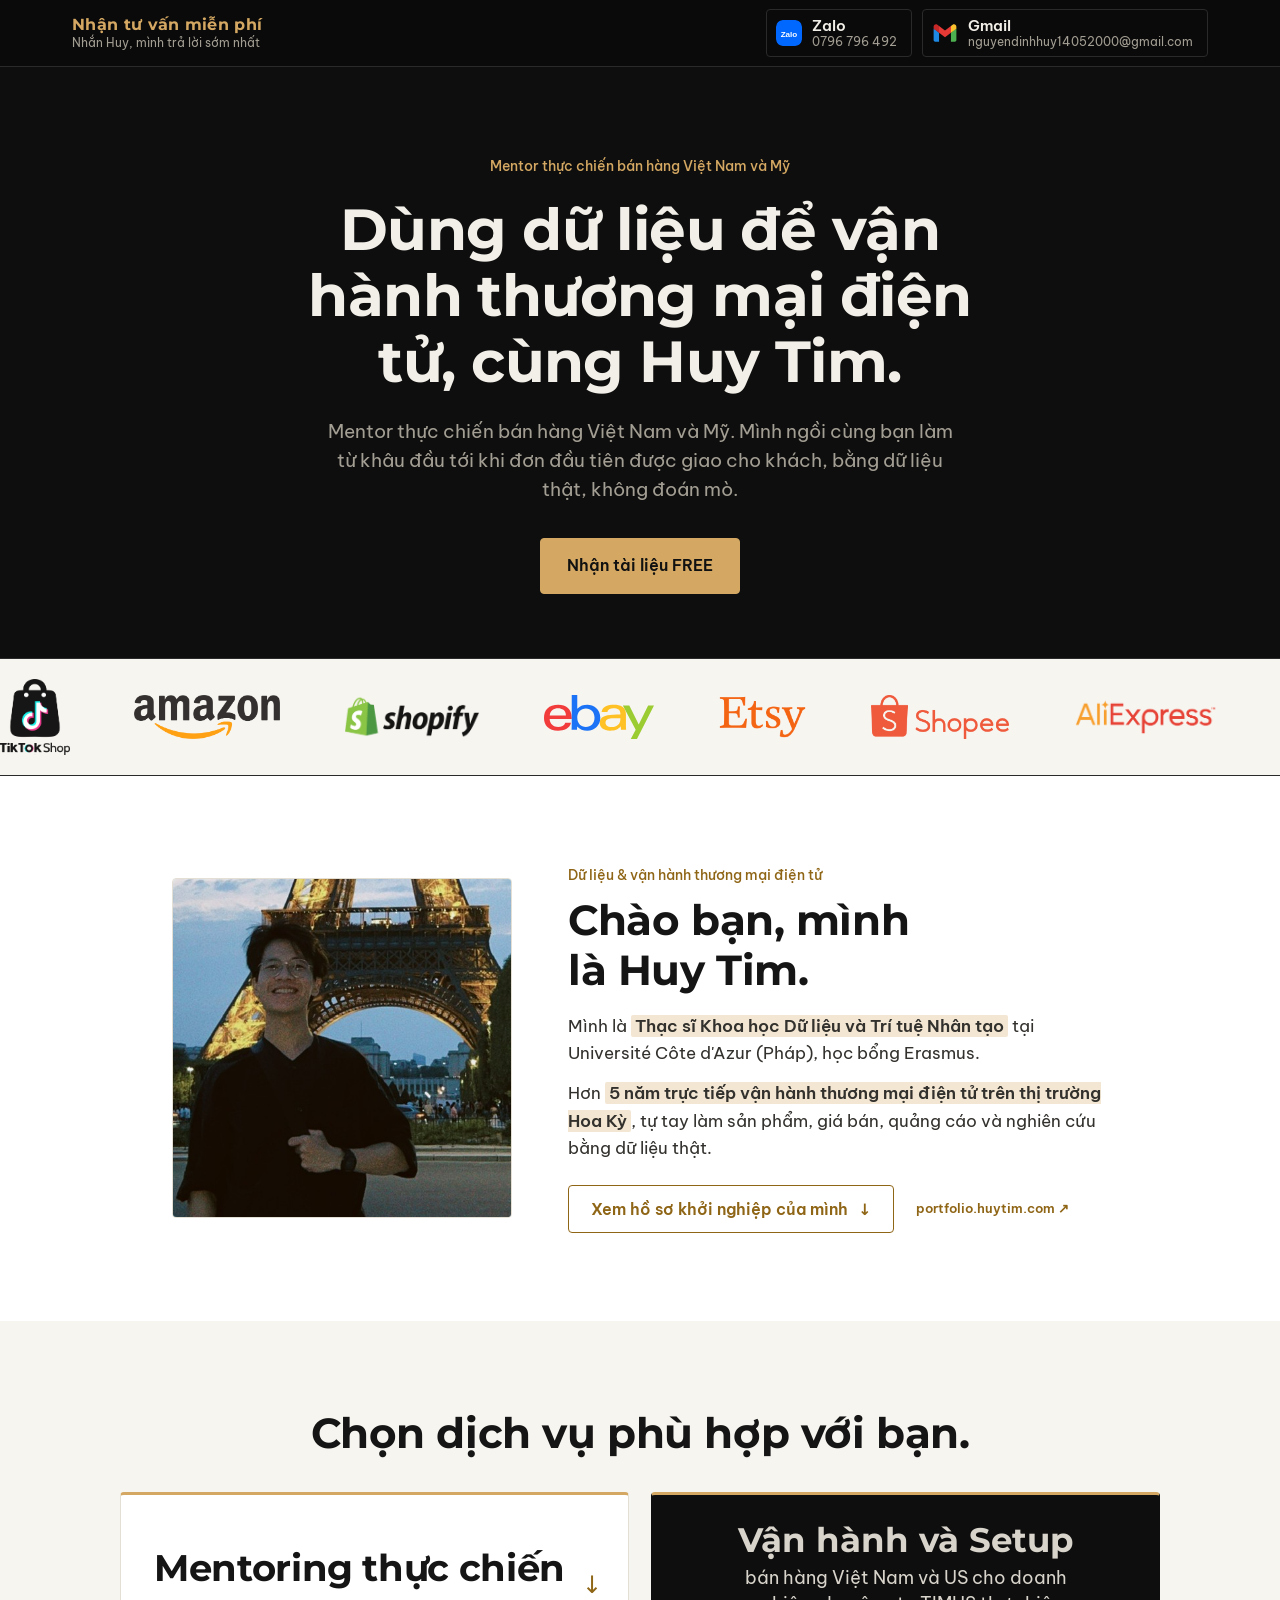
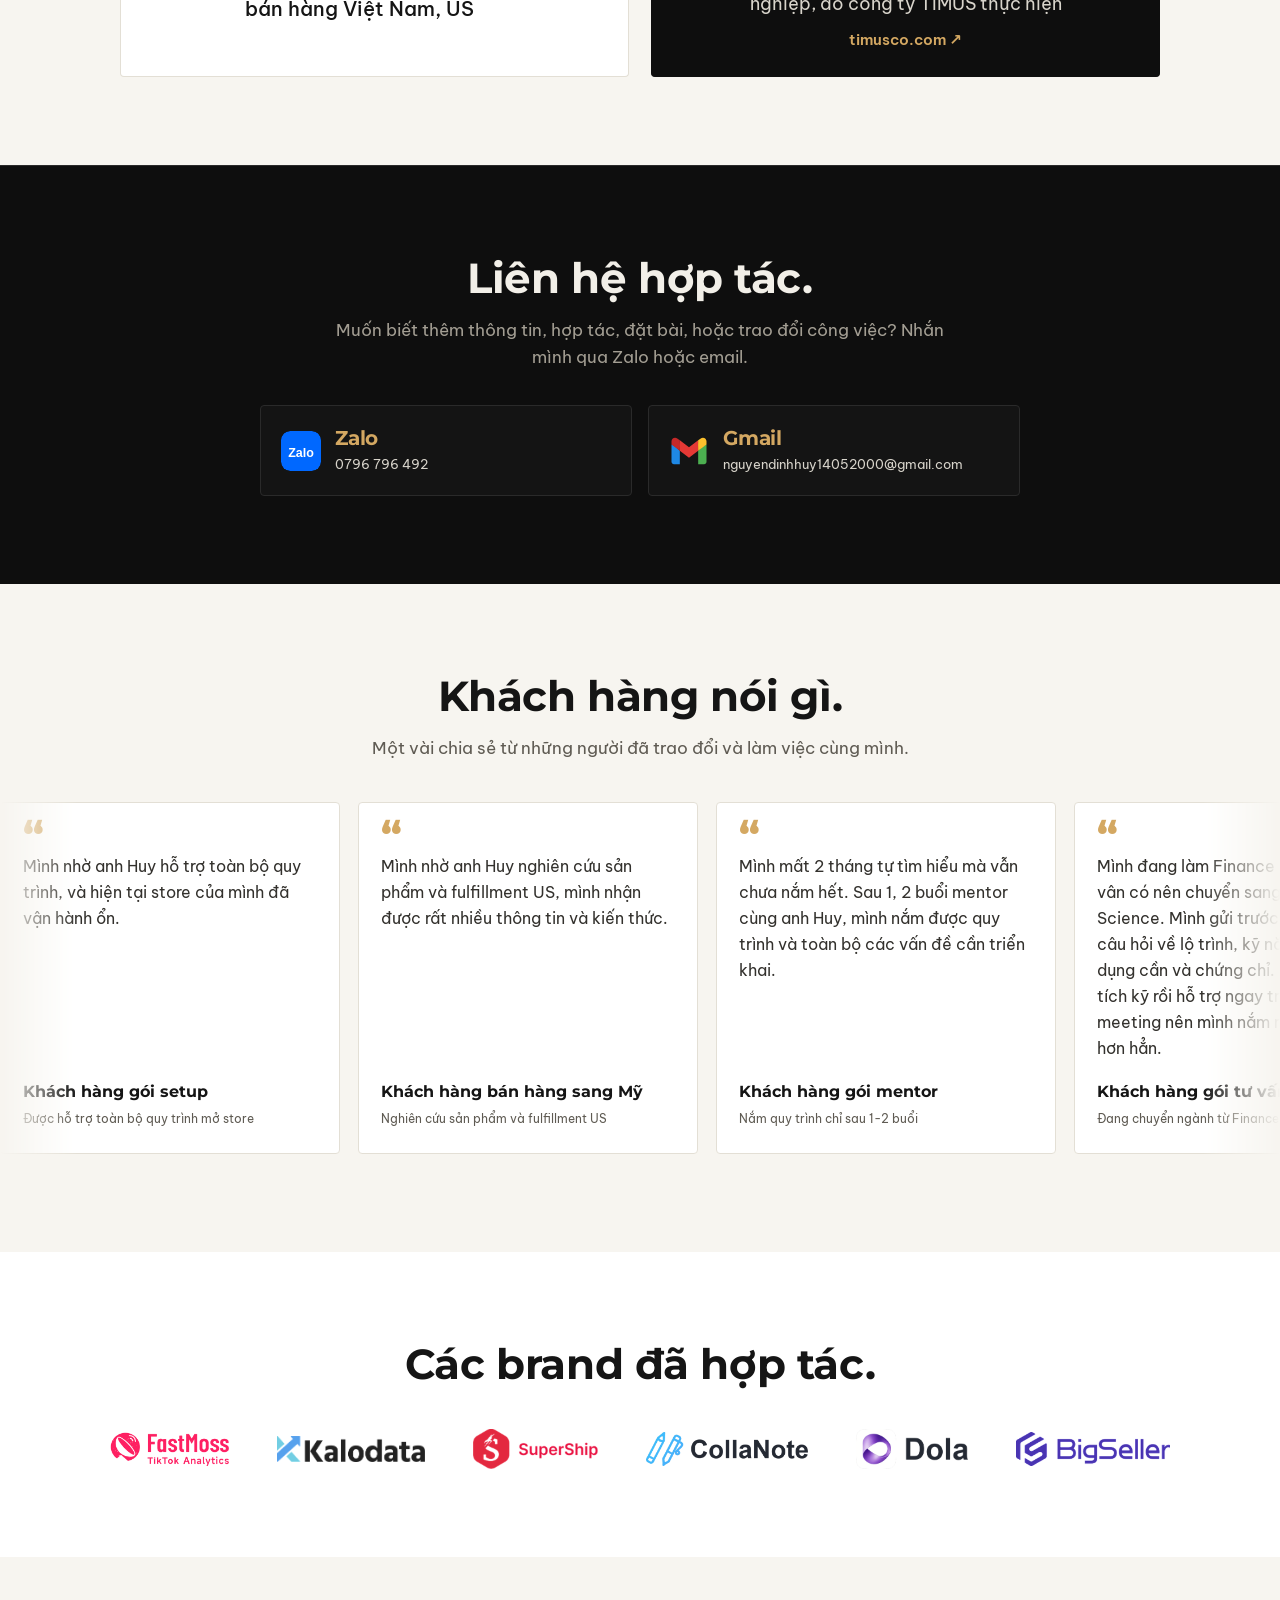
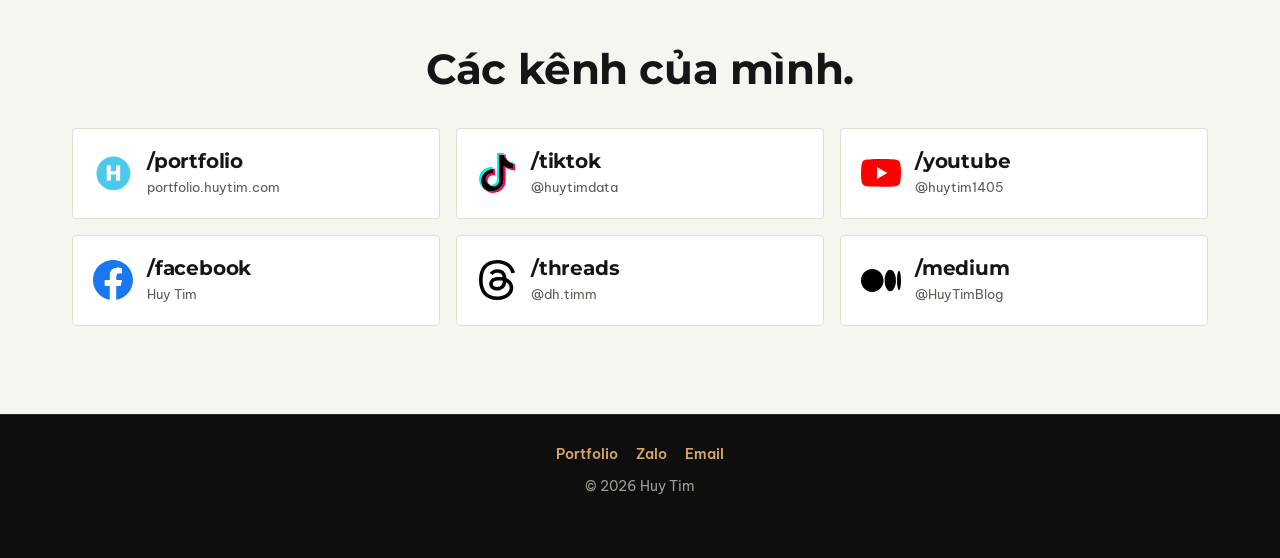
==== commit 8c98ef9d: "Thêm mục Các brand đã hợp tác với 6 logo cùng cỡ Co-Authored-By: Claude Opus 5.5 <noreply@anthropic." ====
--- a/index.html
+++ b/index.html
@@ -506,6 +506,14 @@
   .doc input{border:1px solid #CFC9BC;border-radius:4px}
   .doc .ok{background:var(--gold);border:1px solid var(--gold);border-radius:4px}
   .mlead,.doc p.d,.mnote{color:#5F5B53}
+  /* Brand đã hợp tác */
+  .partners{list-style:none;display:grid;grid-template-columns:repeat(6,auto);justify-content:center;align-items:center;gap:34px 48px;max-width:1120px;margin:40px auto 0}
+  .partners li{display:flex;justify-content:center}
+  .partners img{display:block;height:34px;width:auto;max-width:100%}
+  .partners img[alt="Kalodata"]{height:26px}
+  .partners img[alt="SuperShip"],.partners img[alt="Dola AI"]{height:40px}
+  @media(max-width:1000px){.partners{grid-template-columns:repeat(3,minmax(0,1fr));gap:32px 24px;max-width:640px}}
+  @media(max-width:520px){.partners{grid-template-columns:repeat(2,minmax(0,1fr));gap:28px 18px}.partners img{height:28px}.partners img[alt="Kalodata"]{height:21px}.partners img[alt="SuperShip"],.partners img[alt="Dola AI"]{height:32px}}
 </style>
 </head>
 <body>
@@ -780,7 +788,7 @@
   </div>
 </section>
 
-<section class="block lt" id="feedback">
+<section class="block lt alt" id="feedback">
   <div class="wrap center">
     <h2 class="serif">Khách hàng nói gì.</h2>
     <p class="lead">Một vài chia sẻ từ những người đã trao đổi và làm việc cùng mình.</p>
@@ -796,6 +804,20 @@
         <figure class="fb"><blockquote>Xưởng mình đang xuất khẩu số lượng lớn nhưng muốn bán lẻ. Mình nhờ anh Huy hỗ trợ tìm dữ liệu và insight để bán thử. Hai bên đặt lịch, chuẩn bị bộ câu hỏi trước nên buổi trao đổi đi vào trọng tâm và mình được hỗ trợ rất rõ ràng.</blockquote><figcaption><b>Chủ xưởng sản phẩm thú cưng</b><span>Nghiên cứu dữ liệu để bán lẻ</span></figcaption></figure>
       </div>
     </div>
+  </div>
+</section>
+
+<section class="block lt" id="doi-tac">
+  <div class="wrap center">
+    <h2 class="serif">Các brand đã hợp tác.</h2>
+    <ul class="partners">
+      <li><img src="img/partners/fastmoss.png" alt="FastMoss" loading="lazy" height="120"></li>
+      <li><img src="img/partners/kalodata.png" alt="Kalodata" loading="lazy" height="120"></li>
+      <li><img src="img/partners/supership.png" alt="SuperShip" loading="lazy" height="120"></li>
+      <li><img src="img/partners/collanote.png" alt="CollaNote" loading="lazy" height="120"></li>
+      <li><img src="img/partners/dola.png" alt="Dola AI" loading="lazy" height="120"></li>
+      <li><img src="img/partners/bigseller.png" alt="BigSeller" loading="lazy" height="120"></li>
+    </ul>
   </div>
 </section>
 
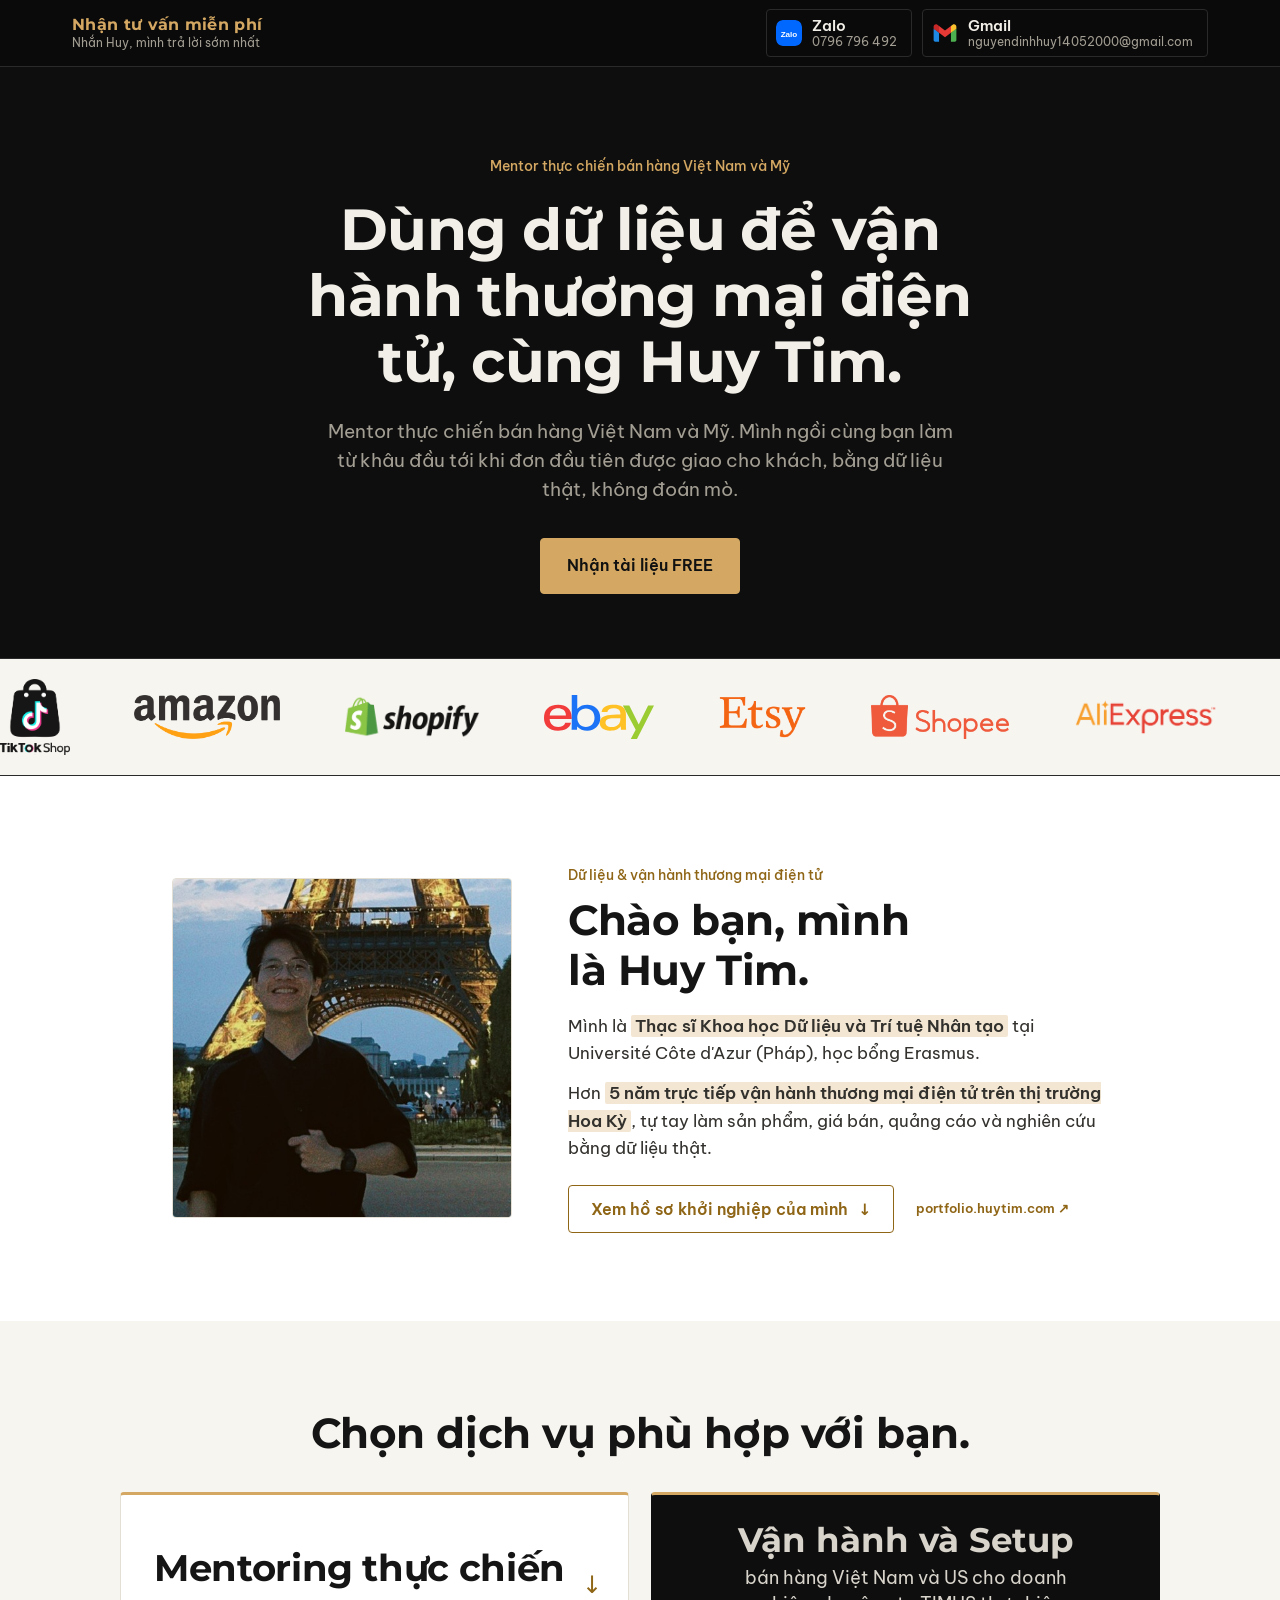
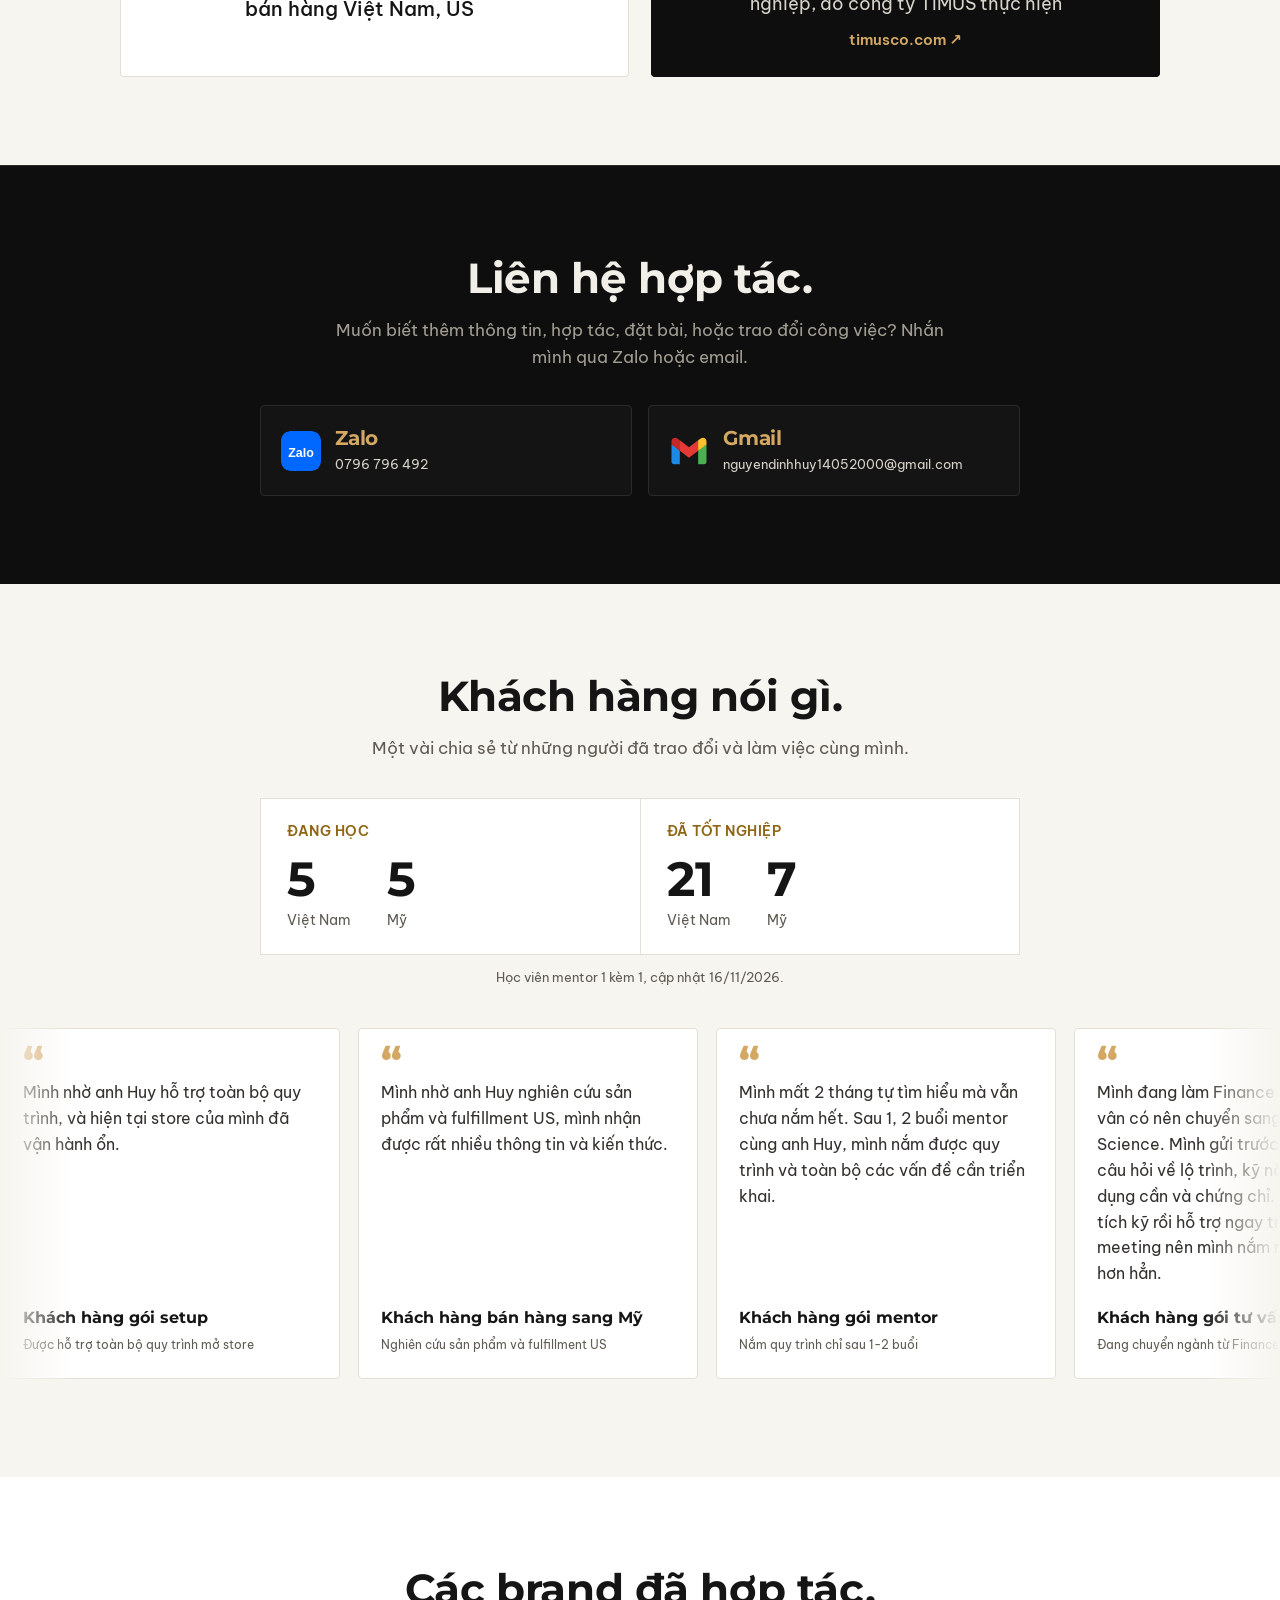
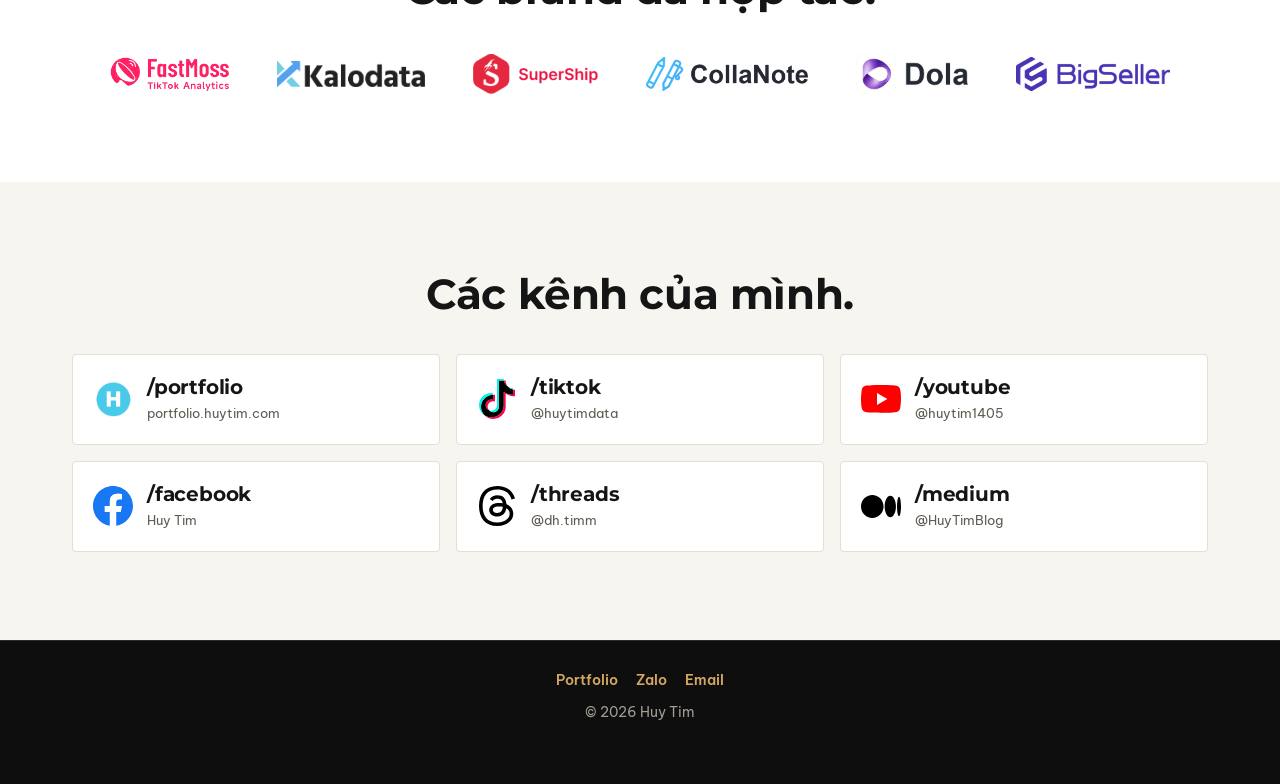
==== commit a76f2e28: "Thêm số học viên đang học và đã tốt nghiệp (Việt Nam, Mỹ) Co-Authored-By: Claude Opus 5.5 <noreply@a" ====
--- a/index.html
+++ b/index.html
@@ -514,6 +514,15 @@
   .partners img[alt="SuperShip"],.partners img[alt="Dola AI"]{height:40px}
   @media(max-width:1000px){.partners{grid-template-columns:repeat(3,minmax(0,1fr));gap:32px 24px;max-width:640px}}
   @media(max-width:520px){.partners{grid-template-columns:repeat(2,minmax(0,1fr));gap:28px 18px}.partners img{height:28px}.partners img[alt="Kalodata"]{height:21px}.partners img[alt="SuperShip"],.partners img[alt="Dola AI"]{height:32px}}
+  /* Số học viên */
+  .hv-stats{display:grid;grid-template-columns:1fr 1fr;gap:1px;background:var(--line);border:1px solid var(--line);max-width:760px;margin:36px auto 0;text-align:left}
+  .hv-col{background:var(--card);padding:22px 26px}
+  .hv-h{font-size:.85rem;font-weight:600;color:var(--gold-t);letter-spacing:.04em;text-transform:uppercase;margin-bottom:12px}
+  .hv-row{display:flex;gap:36px}
+  .hv-row b{display:block;font:700 clamp(2.2rem,5vw,3rem)/1 Montserrat,sans-serif;color:var(--ink)}
+  .hv-row span{display:block;margin-top:6px;font-size:.9rem;color:var(--muted)}
+  .hv-note{margin-top:12px;font-size:.82rem;color:var(--muted)}
+  @media(max-width:560px){.hv-stats{grid-template-columns:1fr}.hv-col{padding:18px 20px}}
 </style>
 </head>
 <body>
@@ -792,6 +801,17 @@
   <div class="wrap center">
     <h2 class="serif">Khách hàng nói gì.</h2>
     <p class="lead">Một vài chia sẻ từ những người đã trao đổi và làm việc cùng mình.</p>
+    <div class="hv-stats" aria-label="Số học viên mentor">
+      <div class="hv-col">
+        <p class="hv-h">Đang học</p>
+        <div class="hv-row"><div><b>5</b><span>Việt Nam</span></div><div><b>5</b><span>Mỹ</span></div></div>
+      </div>
+      <div class="hv-col">
+        <p class="hv-h">Đã tốt nghiệp</p>
+        <div class="hv-row"><div><b>21</b><span>Việt Nam</span></div><div><b>7</b><span>Mỹ</span></div></div>
+      </div>
+    </div>
+    <p class="hv-note">Học viên mentor 1 kèm 1, cập nhật 16/11/2026.</p>
   </div>
   <div class="marquee" aria-label="Feedback từ khách hàng">
     <div class="track" id="track">
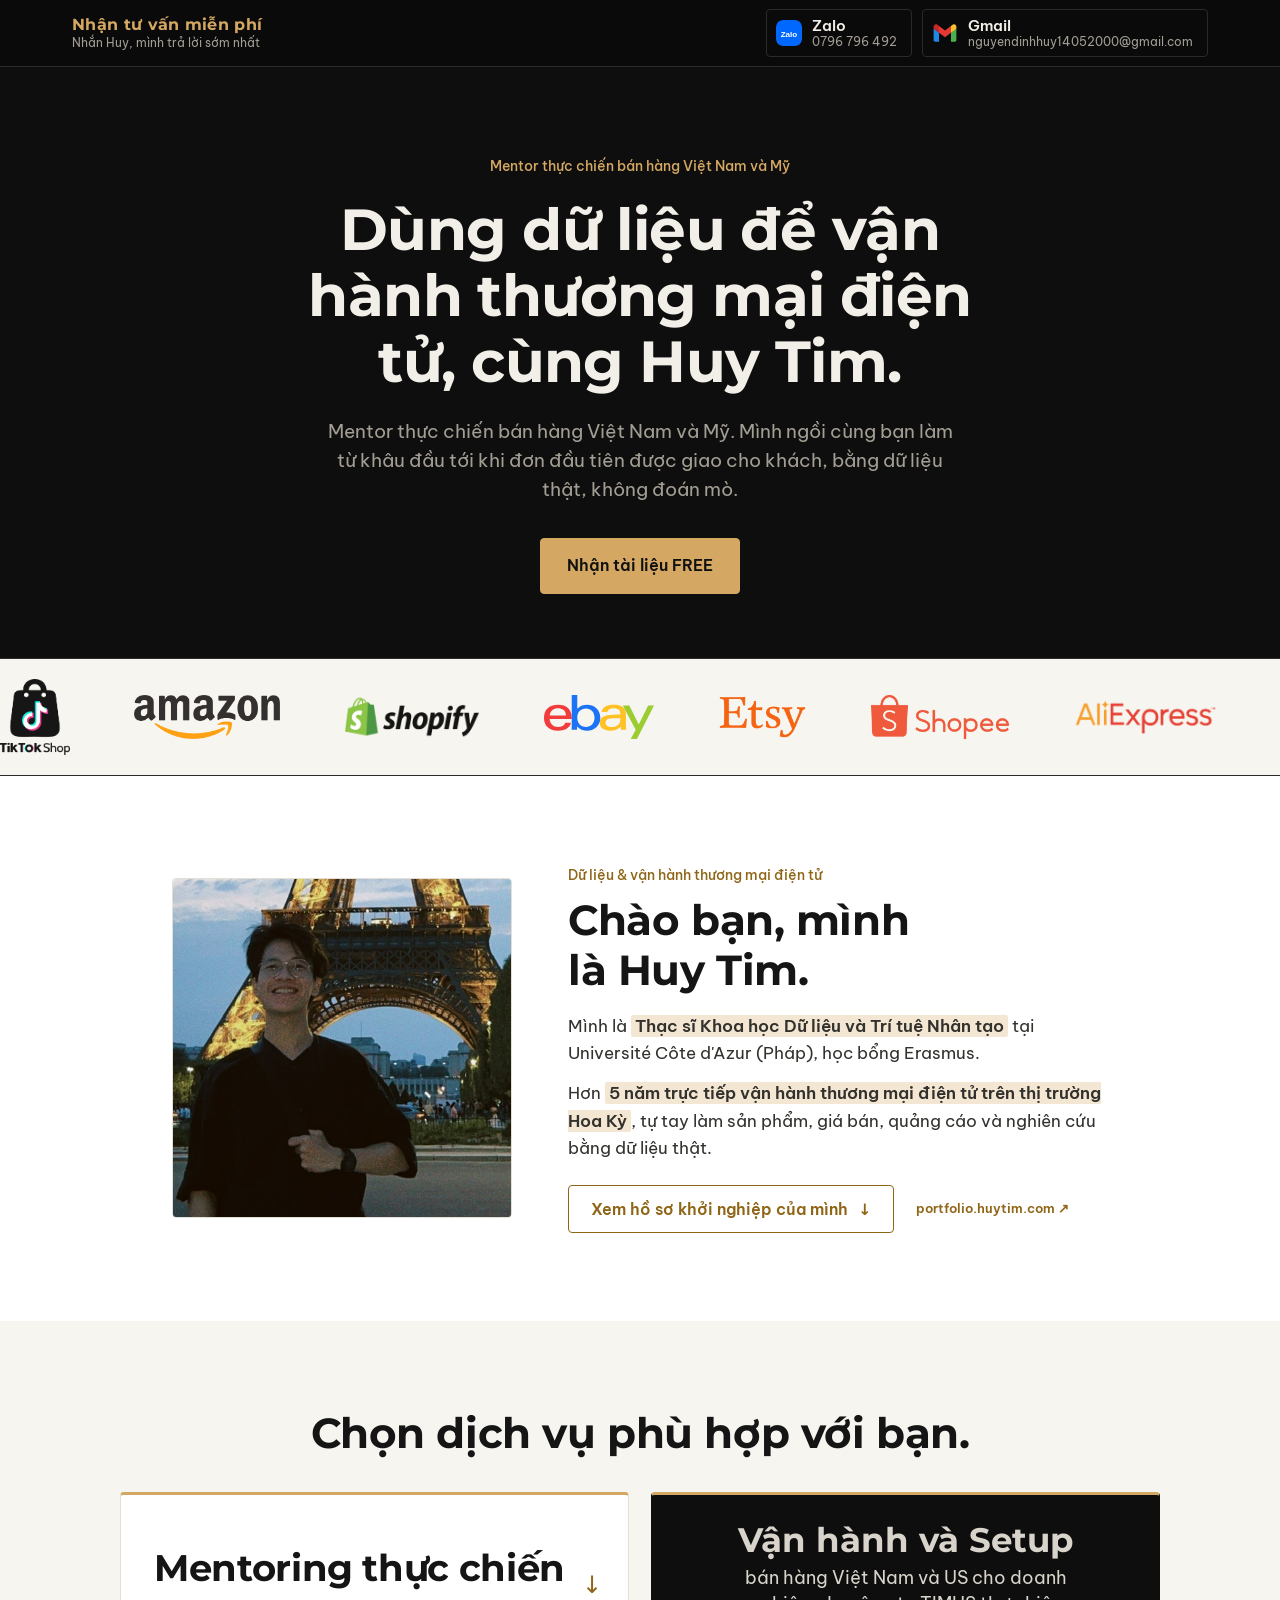
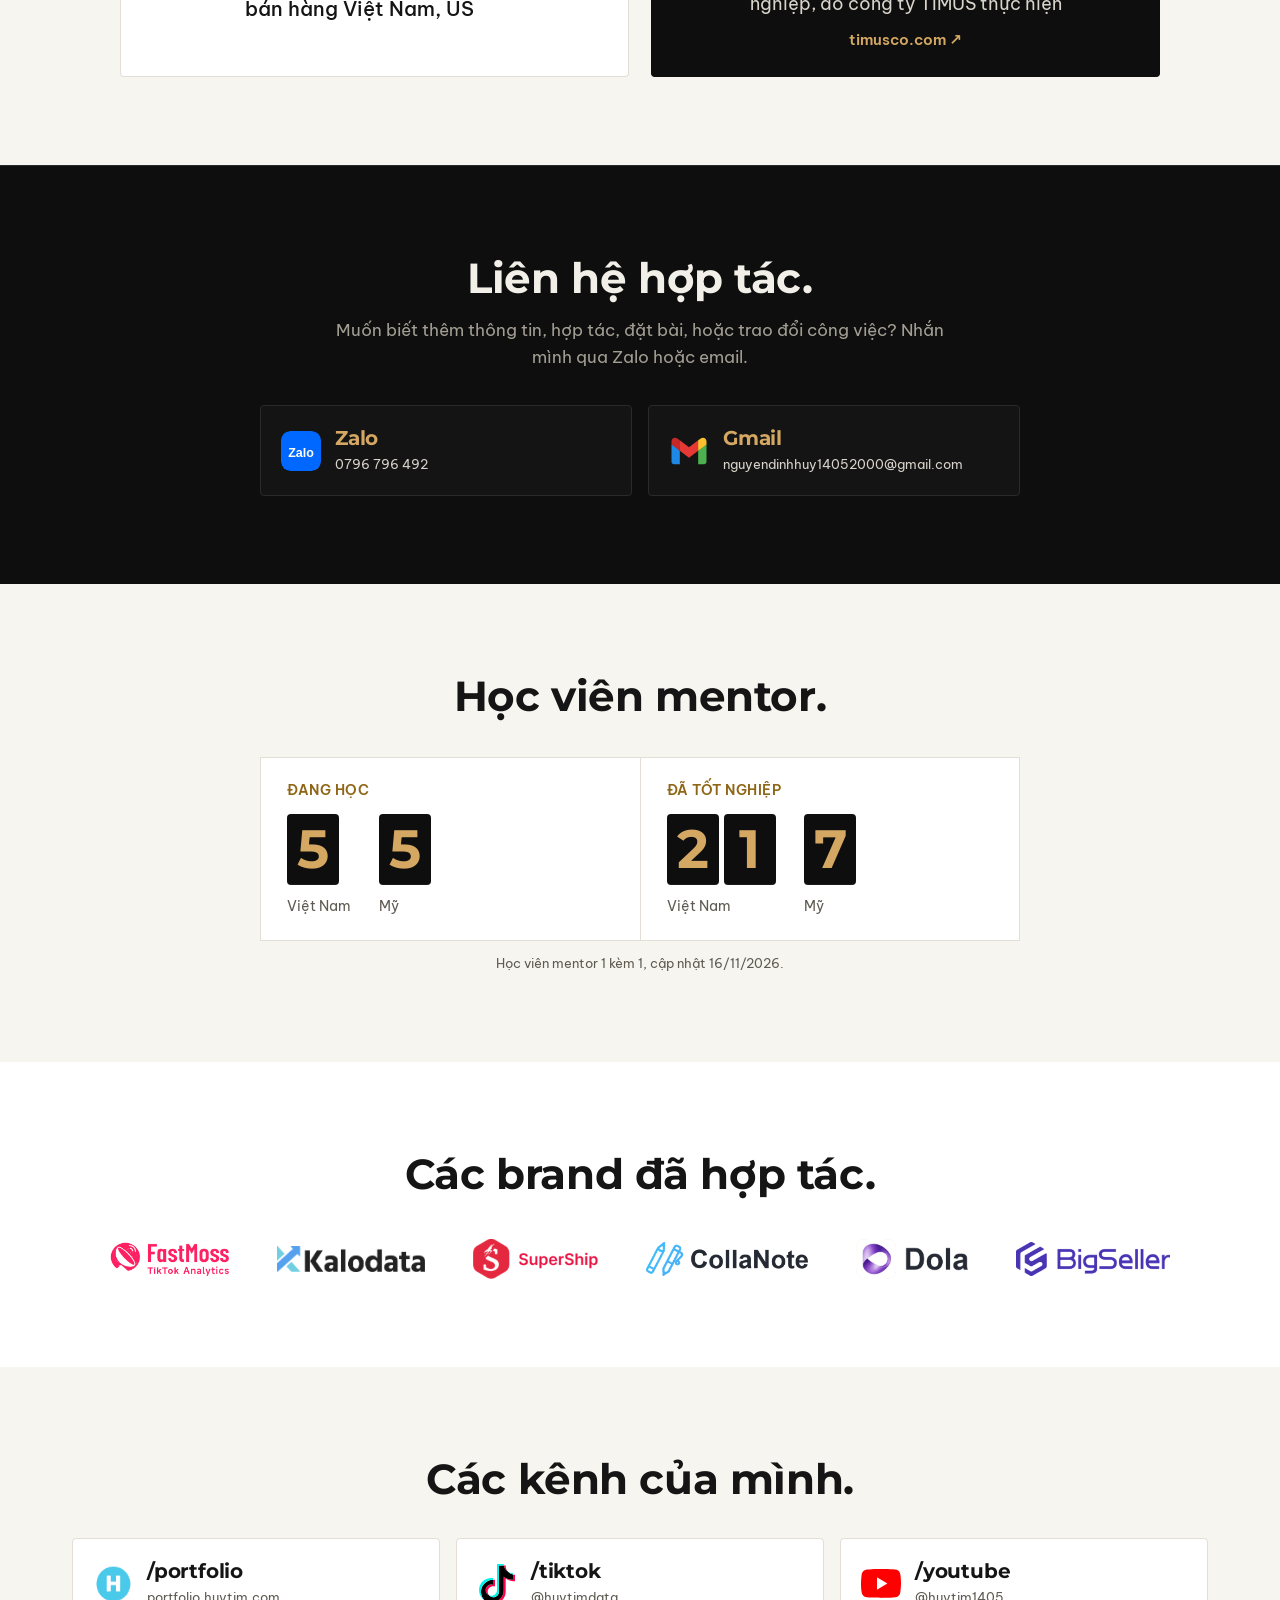
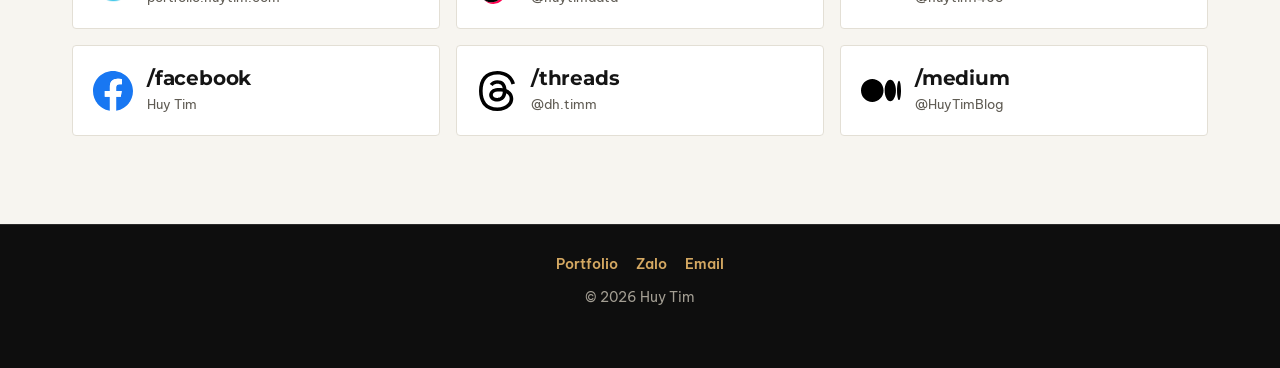
==== commit 5a54de14: "Bỏ phần nhận xét, thay bằng bộ đếm học viên kiểu đồng hồ Co-Authored-By: Claude Opus 5.5 <noreply@an" ====
--- a/index.html
+++ b/index.html
@@ -523,6 +523,14 @@
   .hv-row span{display:block;margin-top:6px;font-size:.9rem;color:var(--muted)}
   .hv-note{margin-top:12px;font-size:.82rem;color:var(--muted)}
   @media(max-width:560px){.hv-stats{grid-template-columns:1fr}.hv-col{padding:18px 20px}}
+  /* Đồng hồ số học viên */
+  .hv-row{gap:28px;flex-wrap:wrap}
+  .hv-row b.odo{display:flex;gap:5px;height:auto;font:700 clamp(2.4rem,6vw,3.4rem)/1 Montserrat,sans-serif}
+  .hv-row .odo span{margin:0;font-size:1em;color:inherit}
+  .hv-row .odo .dg{display:block;height:1.3em;overflow:hidden;background:#0E0E0E;color:#D4A862;border-radius:4px;min-width:.9em;text-align:center;box-shadow:inset 0 -1px 0 rgba(255,255,255,.06)}
+  .hv-row .odo .dg i{display:block;font-style:normal;transition:transform 1.8s cubic-bezier(.2,.8,.2,1)}
+  .hv-row .odo .dg i span{display:block;height:1.3em;line-height:1.3em;padding:0 .14em}
+  .hv-row .odo + span{margin-top:10px}
 </style>
 </head>
 <body>
@@ -799,31 +807,18 @@
 
 <section class="block lt alt" id="feedback">
   <div class="wrap center">
-    <h2 class="serif">Khách hàng nói gì.</h2>
-    <p class="lead">Một vài chia sẻ từ những người đã trao đổi và làm việc cùng mình.</p>
+    <h2 class="serif">Học viên mentor.</h2>
     <div class="hv-stats" aria-label="Số học viên mentor">
       <div class="hv-col">
         <p class="hv-h">Đang học</p>
-        <div class="hv-row"><div><b>5</b><span>Việt Nam</span></div><div><b>5</b><span>Mỹ</span></div></div>
+        <div class="hv-row"><div><b class="odo" data-n="5">5</b><span>Việt Nam</span></div><div><b class="odo" data-n="5">5</b><span>Mỹ</span></div></div>
       </div>
       <div class="hv-col">
         <p class="hv-h">Đã tốt nghiệp</p>
-        <div class="hv-row"><div><b>21</b><span>Việt Nam</span></div><div><b>7</b><span>Mỹ</span></div></div>
+        <div class="hv-row"><div><b class="odo" data-n="21">21</b><span>Việt Nam</span></div><div><b class="odo" data-n="7">7</b><span>Mỹ</span></div></div>
       </div>
     </div>
     <p class="hv-note">Học viên mentor 1 kèm 1, cập nhật 16/11/2026.</p>
-  </div>
-  <div class="marquee" aria-label="Feedback từ khách hàng">
-    <div class="track" id="track">
-      <div class="grp">
-        <figure class="fb"><blockquote>Mình nhờ anh Huy hỗ trợ toàn bộ quy trình, và hiện tại store của mình đã vận hành ổn.</blockquote><figcaption><b>Khách hàng gói setup</b><span>Được hỗ trợ toàn bộ quy trình mở store</span></figcaption></figure>
-        <figure class="fb"><blockquote>Mình nhờ anh Huy nghiên cứu sản phẩm và fulfillment US, mình nhận được rất nhiều thông tin và kiến thức.</blockquote><figcaption><b>Khách hàng bán hàng sang Mỹ</b><span>Nghiên cứu sản phẩm và fulfillment US</span></figcaption></figure>
-        <figure class="fb"><blockquote>Mình mất 2 tháng tự tìm hiểu mà vẫn chưa nắm hết. Sau 1, 2 buổi mentor cùng anh Huy, mình nắm được quy trình và toàn bộ các vấn đề cần triển khai.</blockquote><figcaption><b>Khách hàng gói mentor</b><span>Nắm quy trình chỉ sau 1-2 buổi</span></figcaption></figure>
-        <figure class="fb"><blockquote>Mình đang làm Finance và rất phân vân có nên chuyển sang BA hay Data Science. Mình gửi trước danh sách câu hỏi về lộ trình, kỹ năng nhà tuyển dụng cần và chứng chỉ. Anh Huy phân tích kỹ rồi hỗ trợ ngay trong buổi meeting nên mình nắm rõ hướng đi hơn hẳn.</blockquote><figcaption><b>Khách hàng gói tư vấn</b><span>Đang chuyển ngành từ Finance sang Data</span></figcaption></figure>
-        <figure class="fb"><blockquote>Anh nhiệt tình thật sự! Ngoài phần trả lời câu hỏi, anh còn chia sẻ thêm blog và kinh nghiệm học tập, làm việc để mình đọc thêm. Cảm ơn anh rất nhiều.</blockquote><figcaption><b>Khách hàng gói tư vấn</b><span>Hỏi về học thuật và định hướng nghề nghiệp</span></figcaption></figure>
-        <figure class="fb"><blockquote>Xưởng mình đang xuất khẩu số lượng lớn nhưng muốn bán lẻ. Mình nhờ anh Huy hỗ trợ tìm dữ liệu và insight để bán thử. Hai bên đặt lịch, chuẩn bị bộ câu hỏi trước nên buổi trao đổi đi vào trọng tâm và mình được hỗ trợ rất rõ ràng.</blockquote><figcaption><b>Chủ xưởng sản phẩm thú cưng</b><span>Nghiên cứu dữ liệu để bán lẻ</span></figcaption></figure>
-      </div>
-    </div>
   </div>
 </section>
 
@@ -1022,5 +1017,25 @@
 })();
 </script>
 <script>document.addEventListener('play',function(e){document.querySelectorAll('video').forEach(function(x){if(x!==e.target)x.pause()})},true);</script>
+<script>
+(function(){
+  var els=[].slice.call(document.querySelectorAll('.odo'));if(!els.length)return;
+  if(matchMedia('(prefers-reduced-motion: reduce)').matches)return;
+  els.forEach(function(el){
+    var n=String(el.dataset.n);el.setAttribute('aria-label',n);el.textContent='';
+    n.split('').forEach(function(d){
+      var w=document.createElement('span');w.className='dg';w.setAttribute('aria-hidden','true');
+      var col=document.createElement('i');
+      for(var r=0;r<2;r++)for(var k=0;k<10;k++){var c=document.createElement('span');c.textContent=k;col.appendChild(c)}
+      w.appendChild(col);el.appendChild(w);w._t=10+Number(d);
+    });
+  });
+  function run(){els.forEach(function(el,i){[].forEach.call(el.querySelectorAll('.dg'),function(w,j){
+    var col=w.firstChild;col.style.transitionDelay=(i*.12+j*.08)+'s';col.style.transform='translateY(-'+(w._t*1.3)+'em)';})})}
+  var box=document.querySelector('.hv-stats'),done=false;
+  function check(){if(done)return;var r=box.getBoundingClientRect();if(r.top<innerHeight*.85&&r.bottom>0){done=true;removeEventListener('scroll',check);removeEventListener('resize',check);setTimeout(run,60)}}
+  addEventListener('scroll',check,{passive:true});addEventListener('resize',check);check();
+})();
+</script>
 </body>
 </html>
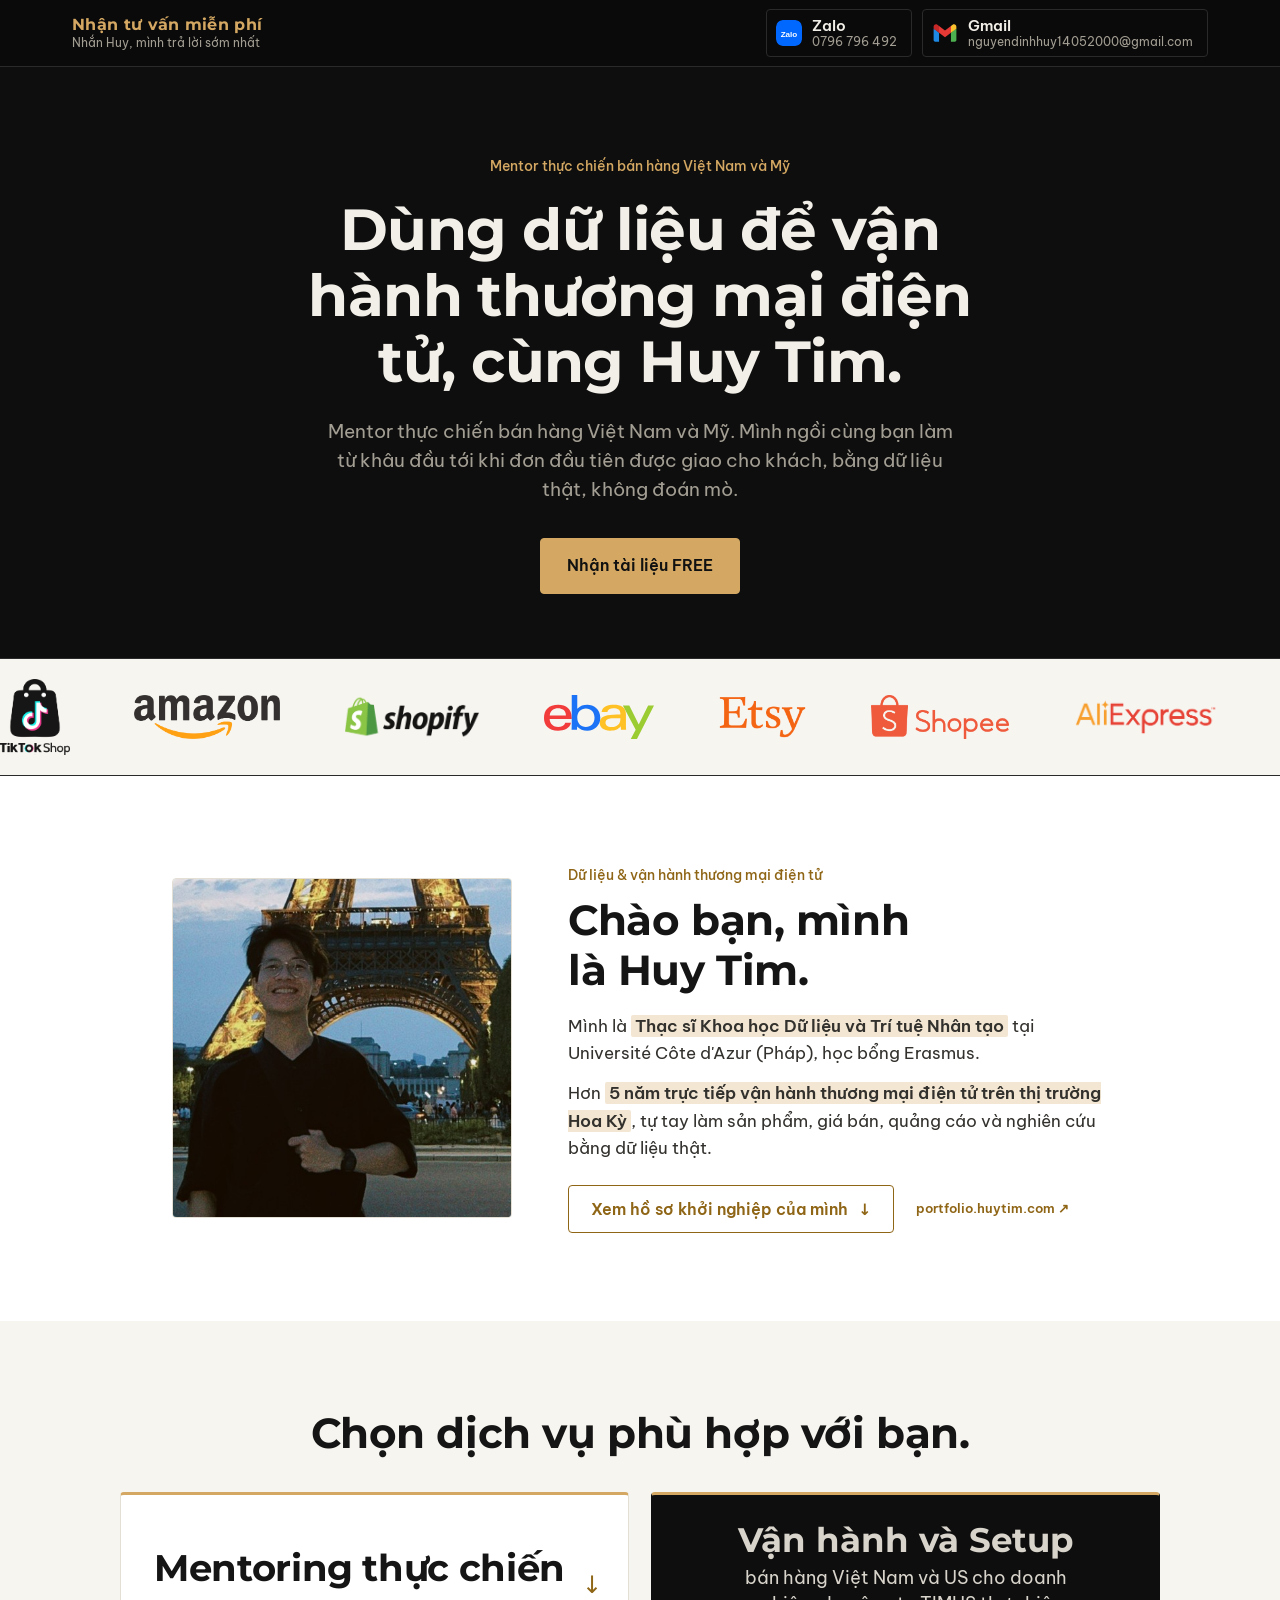
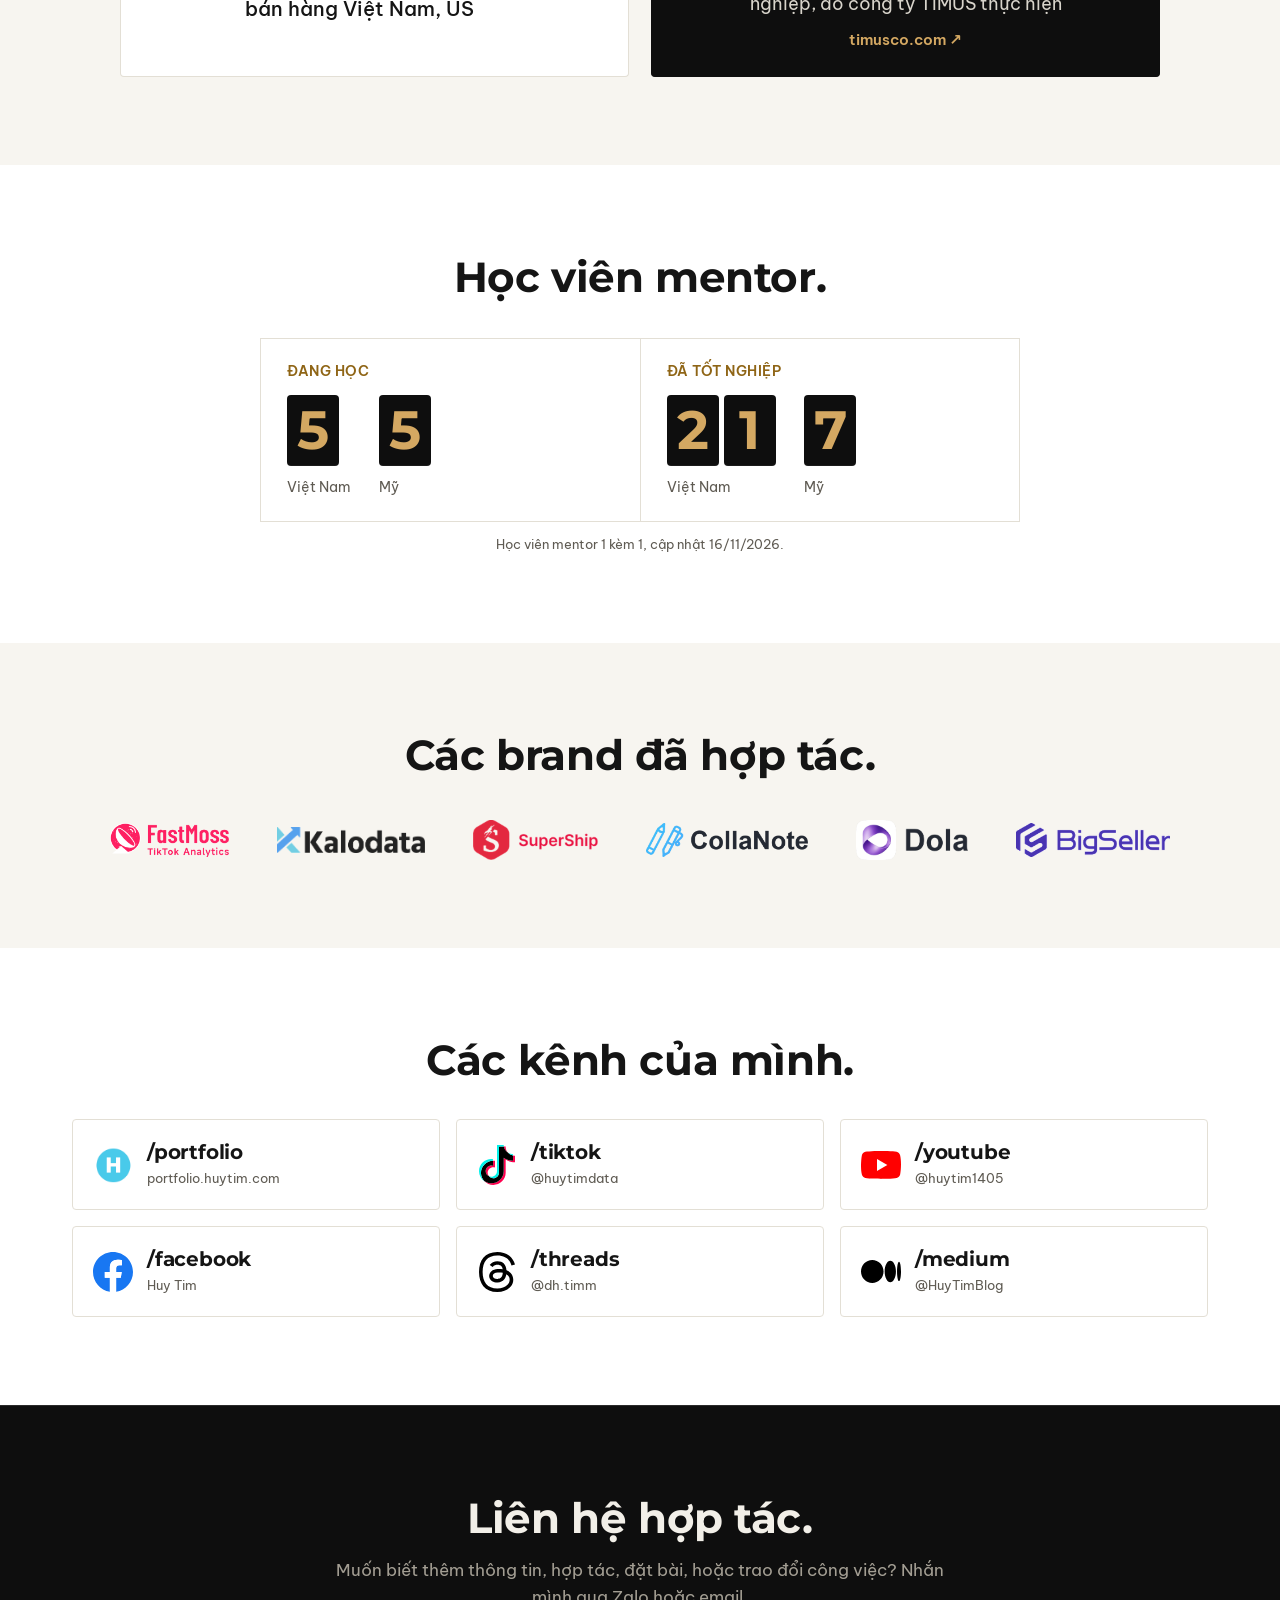
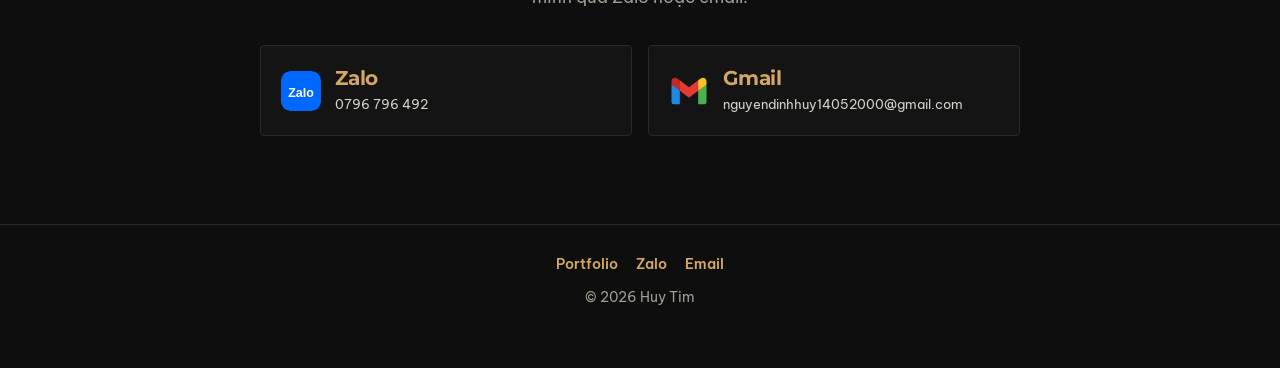
==== commit b049fd22: "Chuyển mục Liên hệ hợp tác xuống cuối trang Co-Authored-By: Claude Opus 5.5 <noreply@anthropic.com>" ====
--- a/index.html
+++ b/index.html
@@ -794,18 +794,8 @@
   </div>
 </section>
 
-<section class="block" id="hop-tac">
-  <div class="wrap center">
-    <h2 class="serif">Liên hệ hợp tác.</h2>
-    <p class="lead">Muốn biết thêm thông tin, hợp tác, đặt bài, hoặc trao đổi công việc? Nhắn mình qua Zalo hoặc email.</p>
-    <div class="chan two">
-      <a class="card mini" href="https://zalo.me/0796796492" target="_blank" rel="noopener"><div class="cl"><img src="img/zalo.svg" alt="" width="40" height="40"><div><h3>Zalo</h3><p>0796 796 492</p></div></div></a>
-      <a class="card mini" href="mailto:nguyendinhhuy14052000@gmail.com"><div class="cl"><img src="img/gmail.svg" alt="" width="40" height="40"><div><h3>Gmail</h3><p>nguyendinhhuy14052000@gmail.com</p></div></div></a>
-    </div>
-  </div>
-</section>
-
-<section class="block lt alt" id="feedback">
+
+<section class="block lt" id="feedback">
   <div class="wrap center">
     <h2 class="serif">Học viên mentor.</h2>
     <div class="hv-stats" aria-label="Số học viên mentor">
@@ -822,7 +812,7 @@
   </div>
 </section>
 
-<section class="block lt" id="doi-tac">
+<section class="block lt alt" id="doi-tac">
   <div class="wrap center">
     <h2 class="serif">Các brand đã hợp tác.</h2>
     <ul class="partners">
@@ -871,7 +861,7 @@
   </div>
 </section>
 
-<section class="block lt alt" id="kenh">
+<section class="block lt" id="kenh">
   <div class="wrap center">
     <h2 class="serif">Các kênh của mình.</h2>
     <div class="chan">
@@ -881,6 +871,17 @@
       <a class="card mini" href="https://www.facebook.com/profile.php?id=100010185792295" target="_blank" rel="noopener"><img class="lg" src="img/facebook.svg" alt="facebook" width="40" height="40"><div><h3>/facebook</h3><p>Huy Tim</p></div></a>
       <a class="card mini" href="https://www.threads.com/@dh.timm" target="_blank" rel="noopener"><img class="lg" src="img/threads-icon.svg" alt="threads" width="40" height="40"><div><h3>/threads</h3><p>@dh.timm</p></div></a>
       <a class="card mini" href="https://medium.com/@HuyTimBlog" target="_blank" rel="noopener"><img class="lg" src="img/medium-icon.svg" alt="medium" width="40" height="40"><div><h3>/medium</h3><p>@HuyTimBlog</p></div></a>
+    </div>
+  </div>
+</section>
+
+<section class="block" id="hop-tac">
+  <div class="wrap center">
+    <h2 class="serif">Liên hệ hợp tác.</h2>
+    <p class="lead">Muốn biết thêm thông tin, hợp tác, đặt bài, hoặc trao đổi công việc? Nhắn mình qua Zalo hoặc email.</p>
+    <div class="chan two">
+      <a class="card mini" href="https://zalo.me/0796796492" target="_blank" rel="noopener"><div class="cl"><img src="img/zalo.svg" alt="" width="40" height="40"><div><h3>Zalo</h3><p>0796 796 492</p></div></div></a>
+      <a class="card mini" href="mailto:nguyendinhhuy14052000@gmail.com"><div class="cl"><img src="img/gmail.svg" alt="" width="40" height="40"><div><h3>Gmail</h3><p>nguyendinhhuy14052000@gmail.com</p></div></div></a>
     </div>
   </div>
 </section>
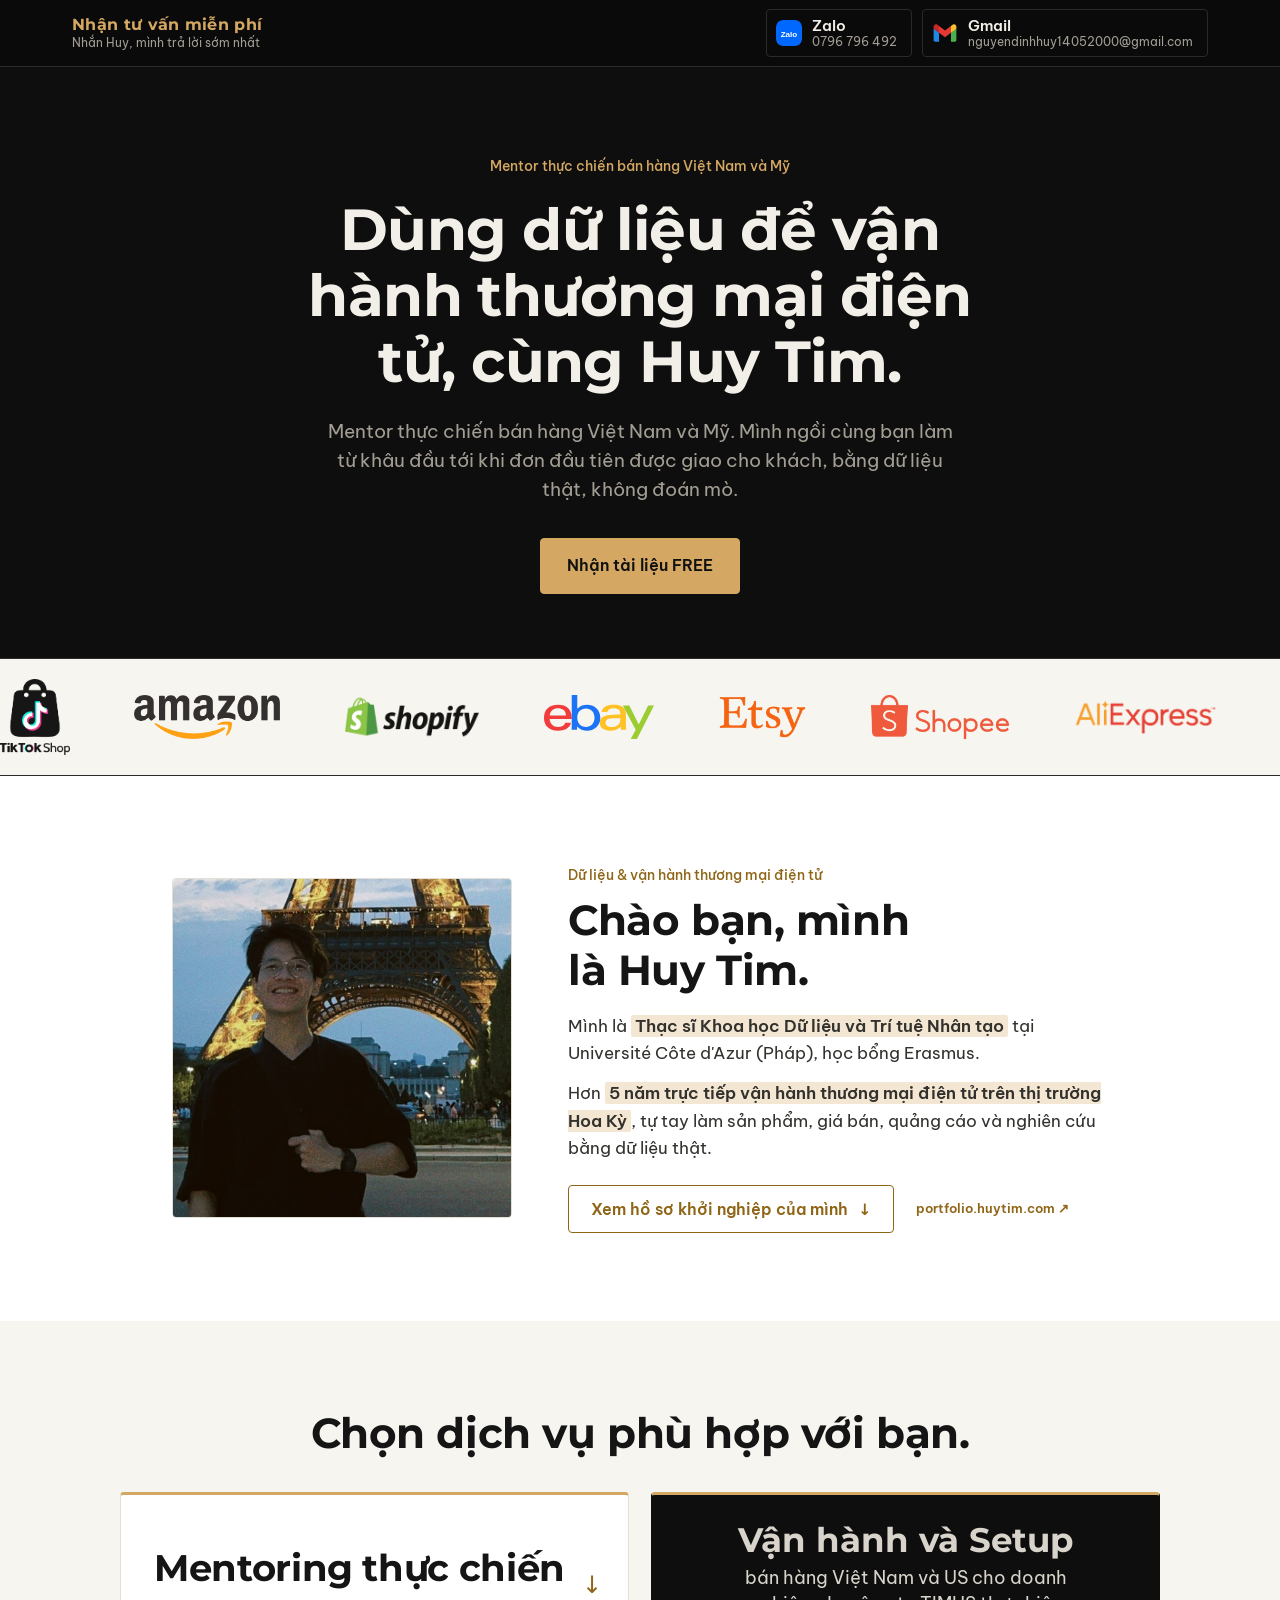
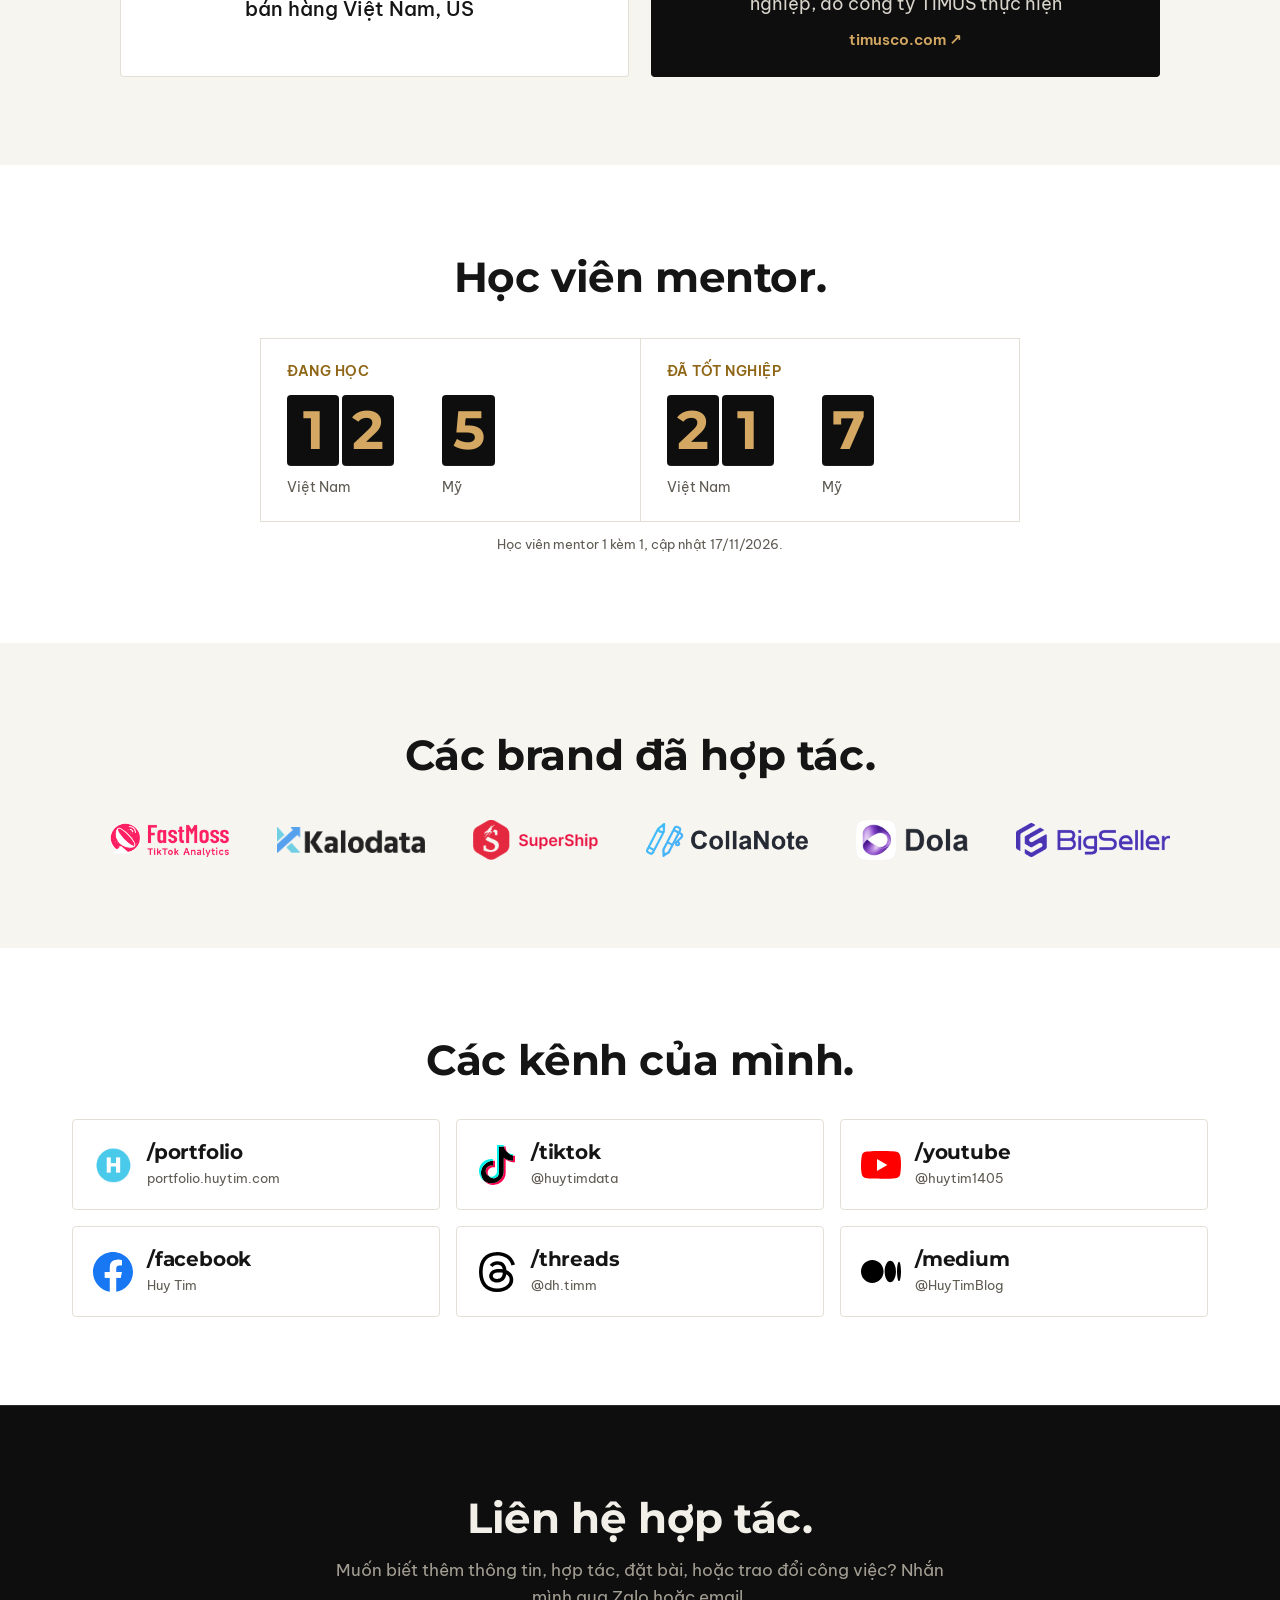
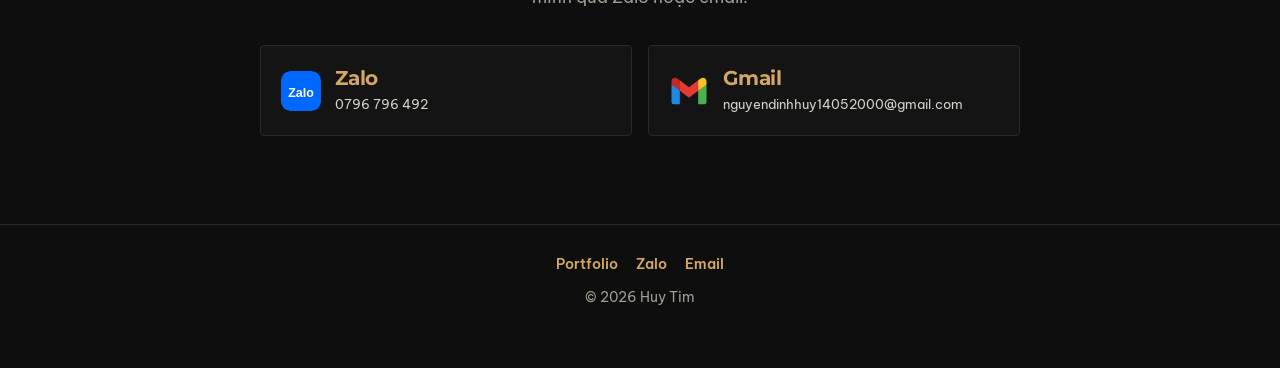
==== commit 755b3247: "Cập nhật học viên Việt Nam đang học: 12 Co-Authored-By: Claude Opus 5.5 <noreply@anthropic.com>" ====
--- a/index.html
+++ b/index.html
@@ -524,8 +524,8 @@
   .hv-note{margin-top:12px;font-size:.82rem;color:var(--muted)}
   @media(max-width:560px){.hv-stats{grid-template-columns:1fr}.hv-col{padding:18px 20px}}
   /* Đồng hồ số học viên */
-  .hv-row{gap:28px;flex-wrap:wrap}
-  .hv-row b.odo{display:flex;gap:5px;height:auto;font:700 clamp(2.4rem,6vw,3.4rem)/1 Montserrat,sans-serif}
+  .hv-row{gap:48px;flex-wrap:wrap}
+  .hv-row b.odo{display:flex;gap:3px;height:auto;font:700 clamp(2.4rem,6vw,3.4rem)/1 Montserrat,sans-serif}
   .hv-row .odo span{margin:0;font-size:1em;color:inherit}
   .hv-row .odo .dg{display:block;height:1.3em;overflow:hidden;background:#0E0E0E;color:#D4A862;border-radius:4px;min-width:.9em;text-align:center;box-shadow:inset 0 -1px 0 rgba(255,255,255,.06)}
   .hv-row .odo .dg i{display:block;font-style:normal;transition:transform 1.8s cubic-bezier(.2,.8,.2,1)}
@@ -801,14 +801,14 @@
     <div class="hv-stats" aria-label="Số học viên mentor">
       <div class="hv-col">
         <p class="hv-h">Đang học</p>
-        <div class="hv-row"><div><b class="odo" data-n="5">5</b><span>Việt Nam</span></div><div><b class="odo" data-n="5">5</b><span>Mỹ</span></div></div>
+        <div class="hv-row"><div><b class="odo" data-n="12">12</b><span>Việt Nam</span></div><div><b class="odo" data-n="5">5</b><span>Mỹ</span></div></div>
       </div>
       <div class="hv-col">
         <p class="hv-h">Đã tốt nghiệp</p>
         <div class="hv-row"><div><b class="odo" data-n="21">21</b><span>Việt Nam</span></div><div><b class="odo" data-n="7">7</b><span>Mỹ</span></div></div>
       </div>
     </div>
-    <p class="hv-note">Học viên mentor 1 kèm 1, cập nhật 16/11/2026.</p>
+    <p class="hv-note">Học viên mentor 1 kèm 1, cập nhật 17/11/2026.</p>
   </div>
 </section>
 
